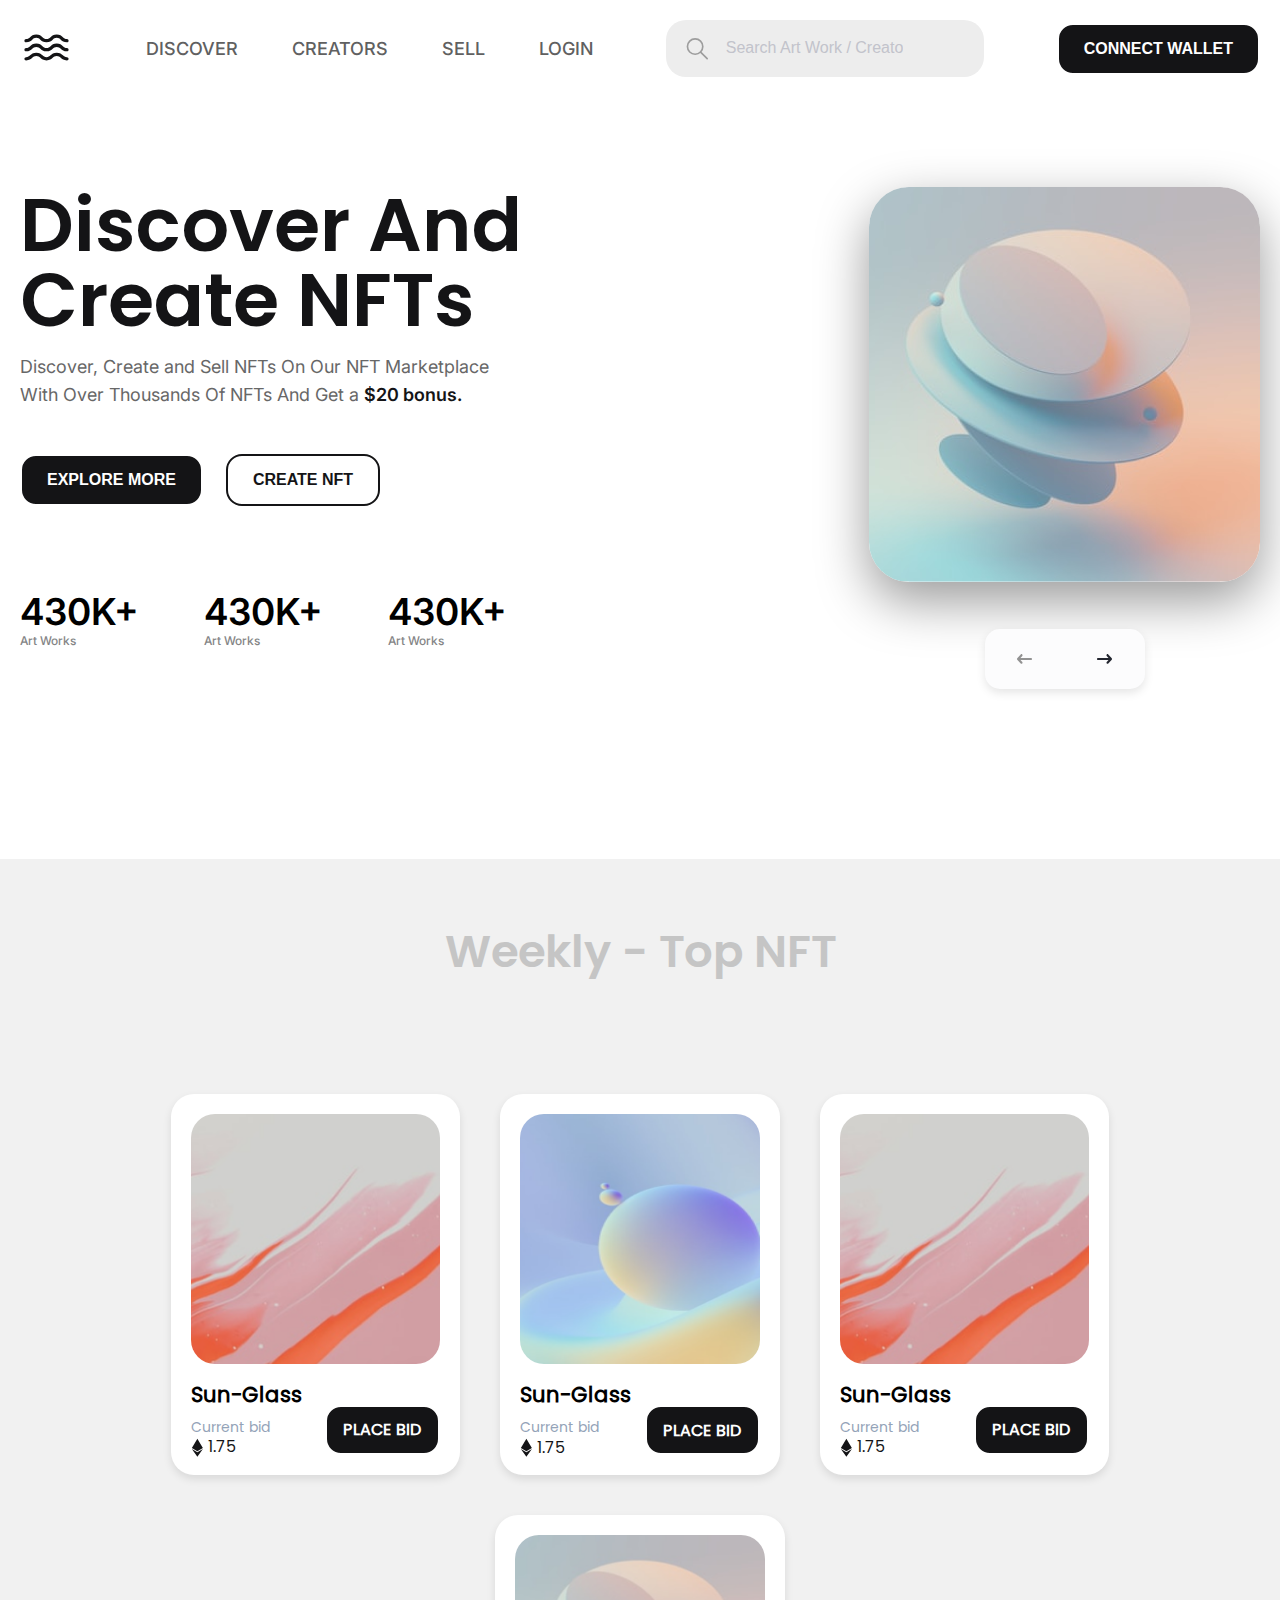
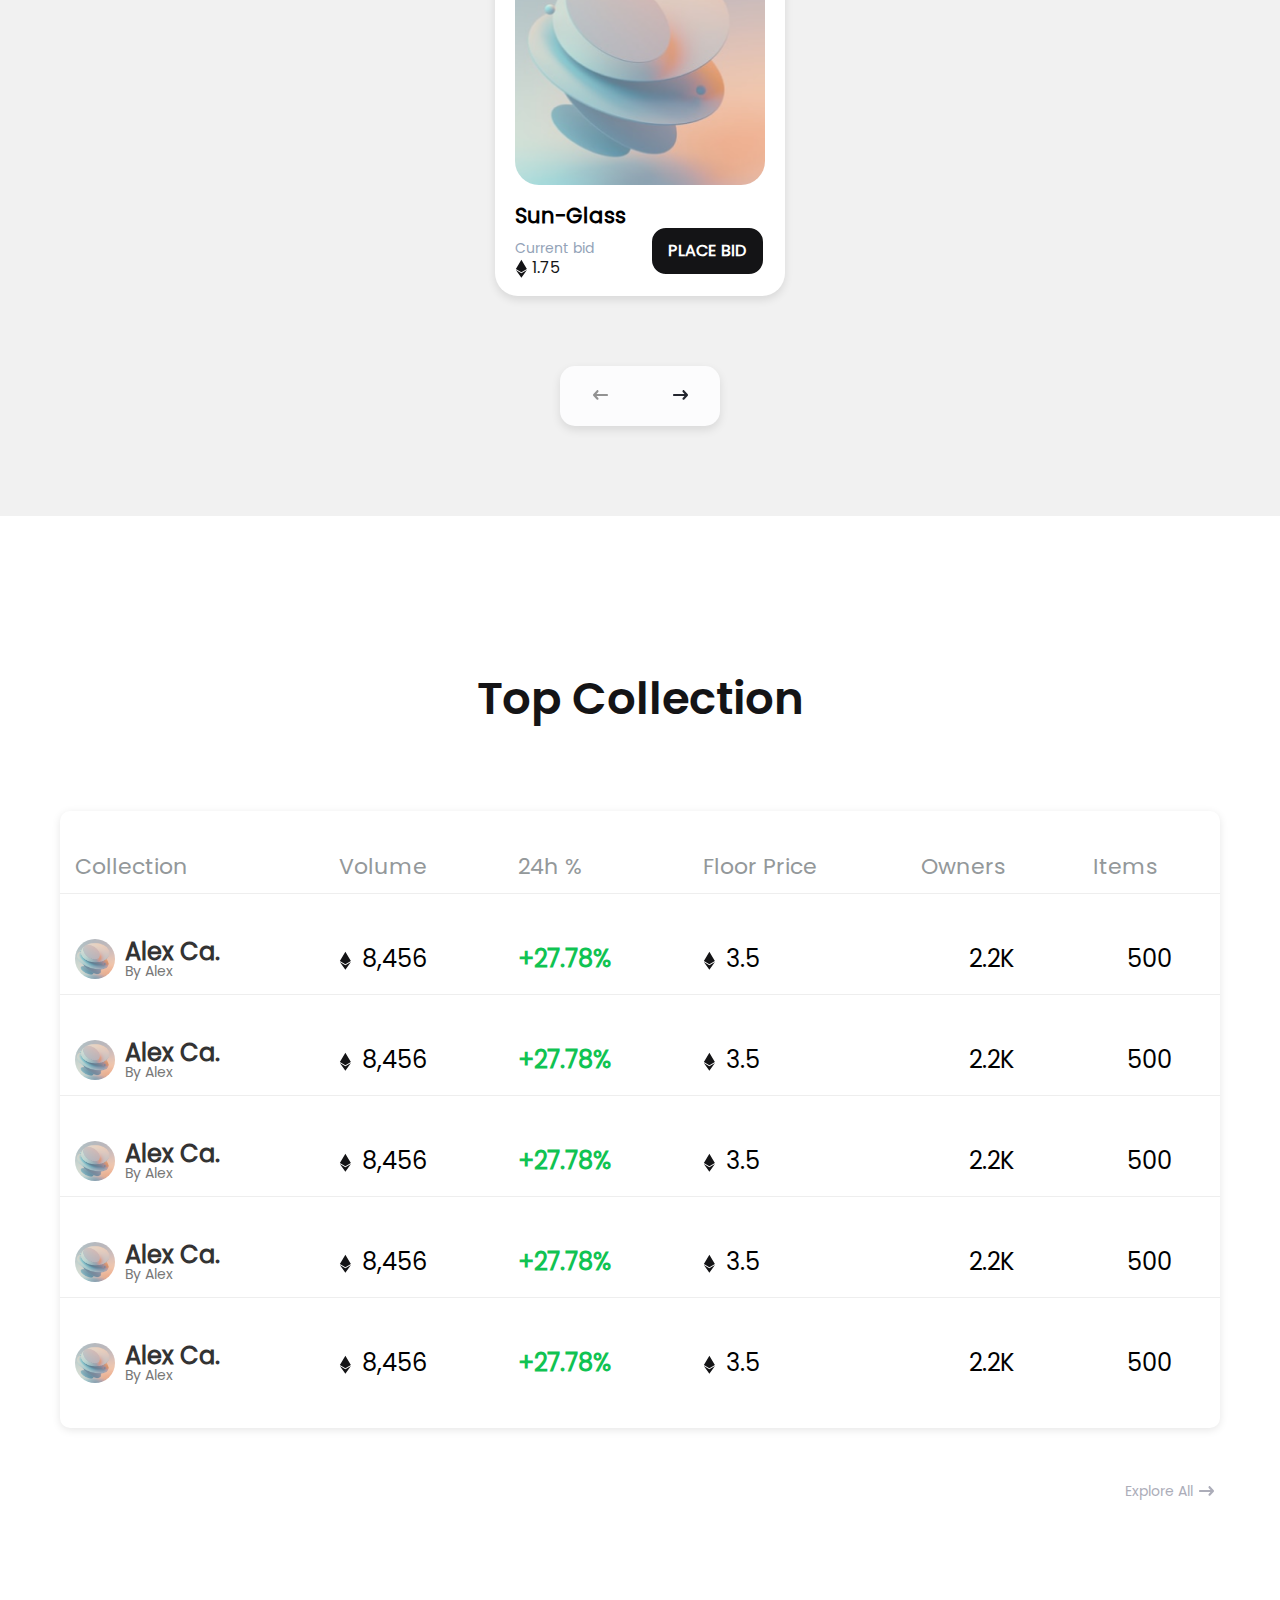
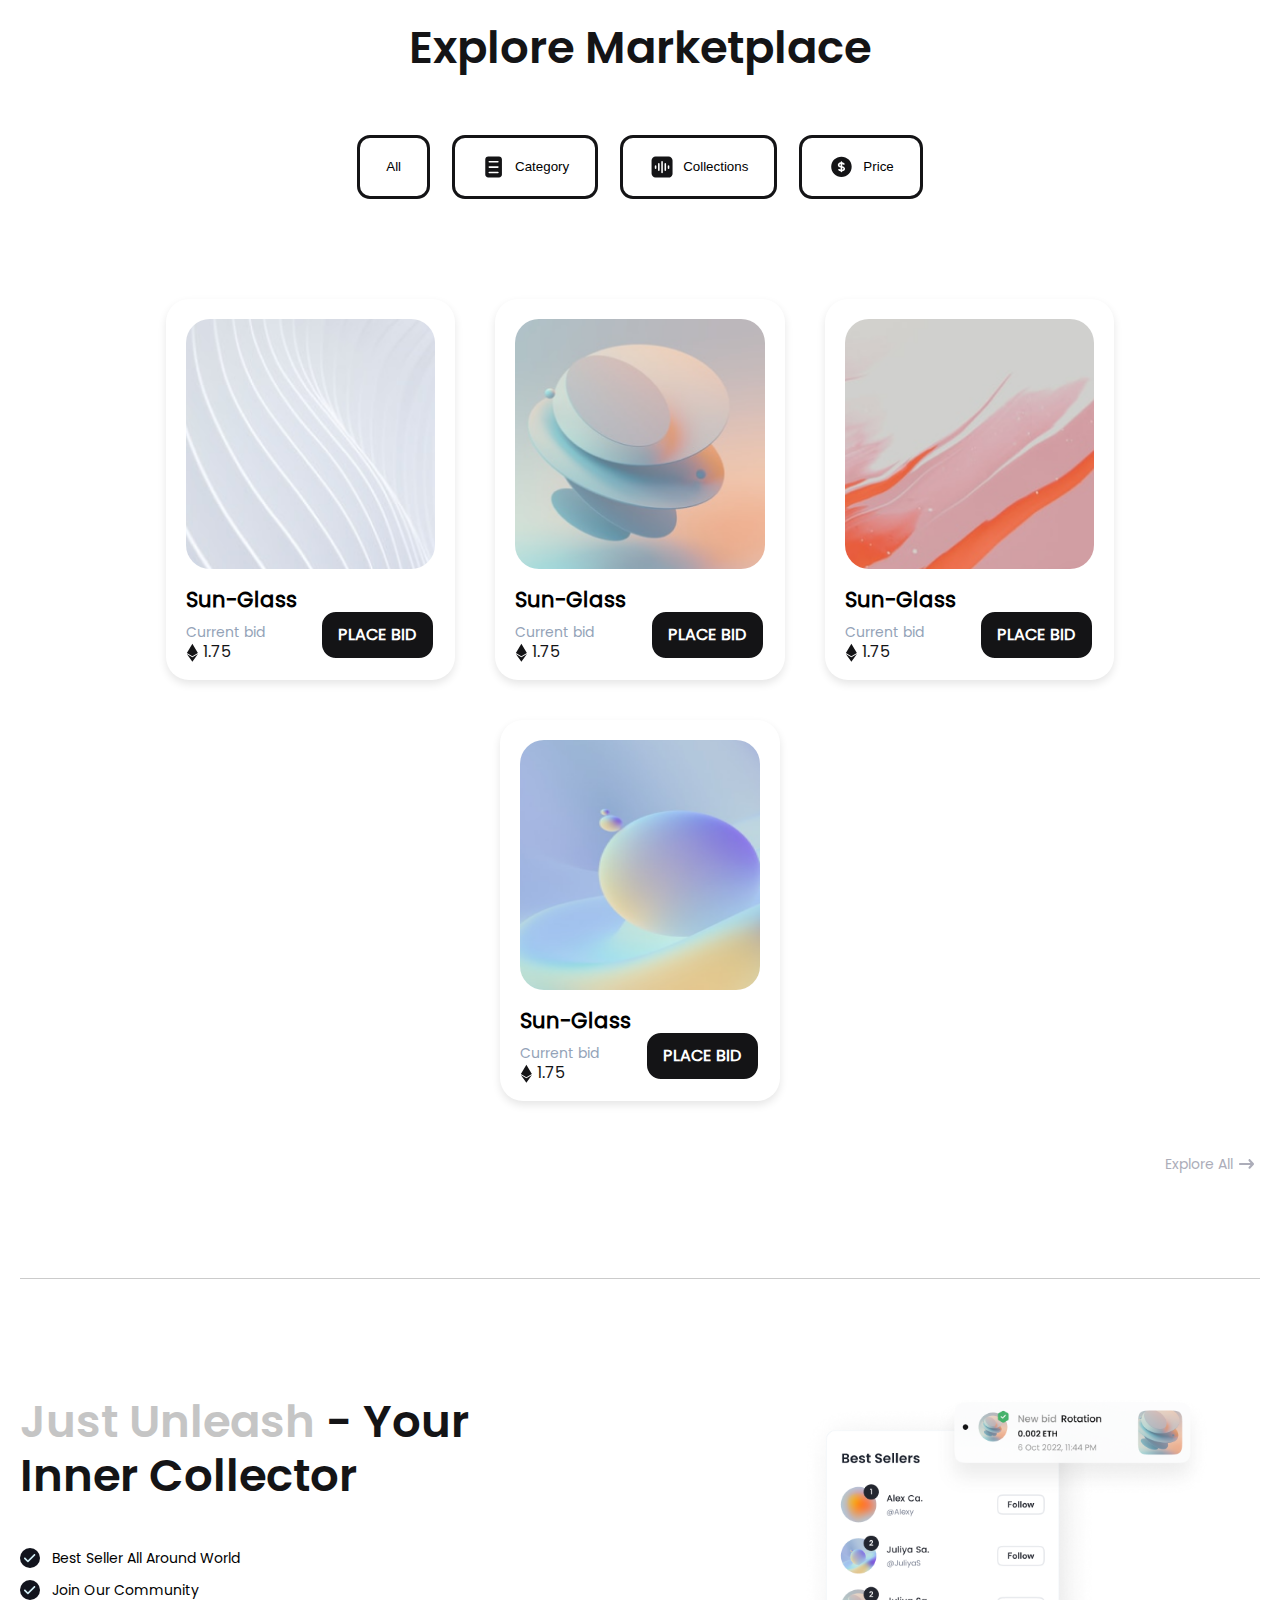
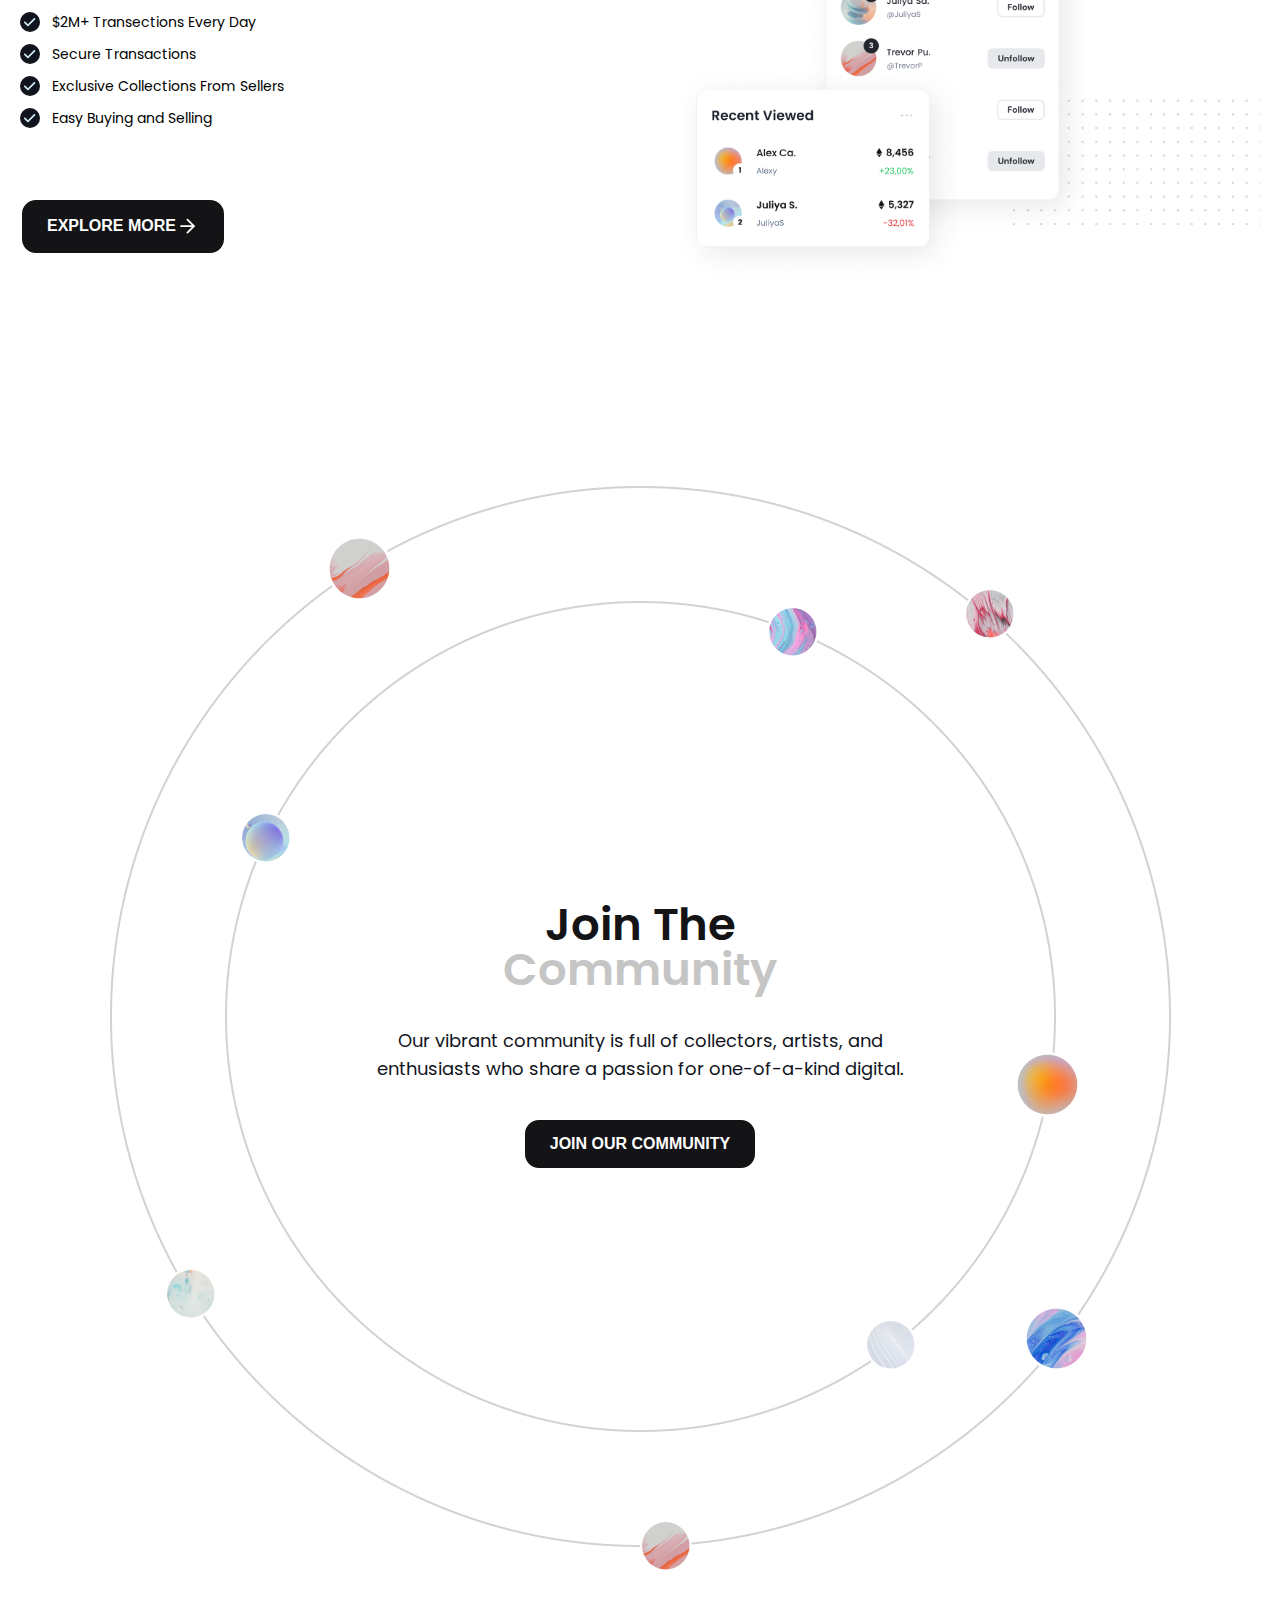
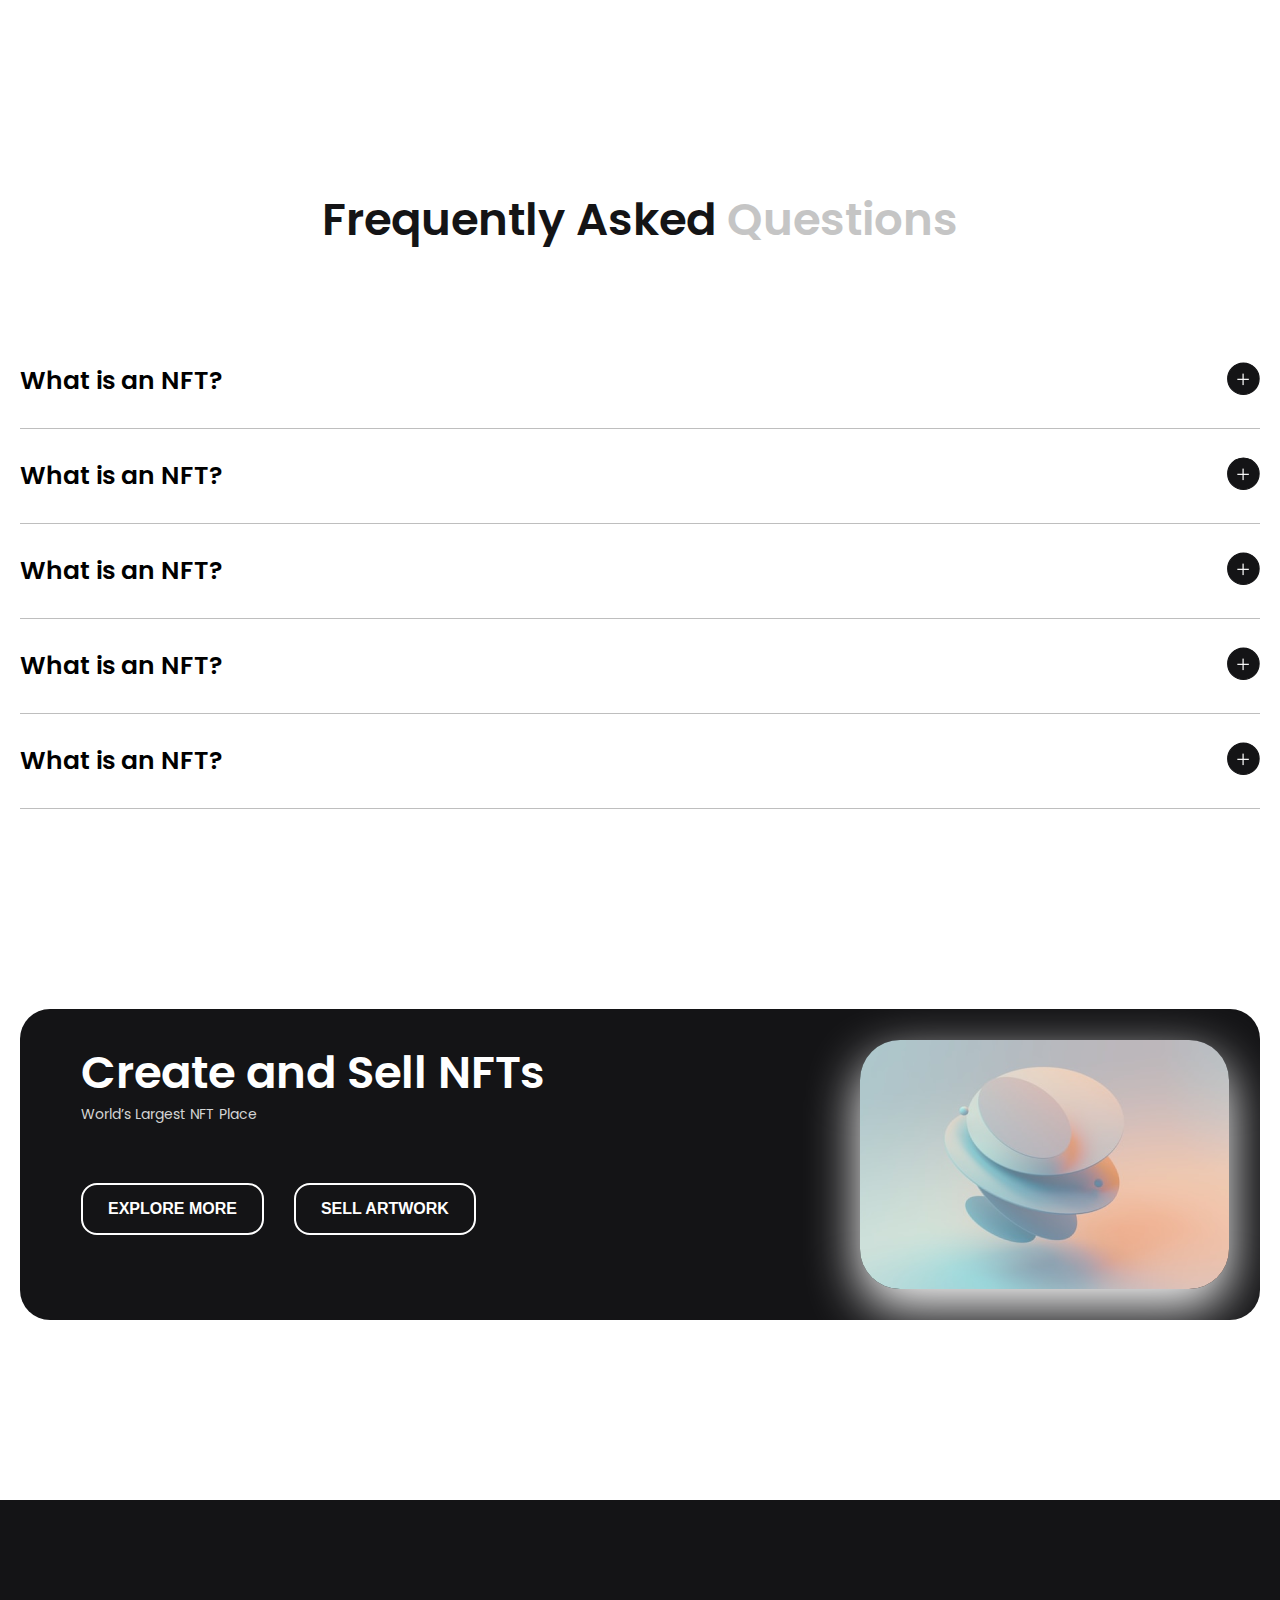
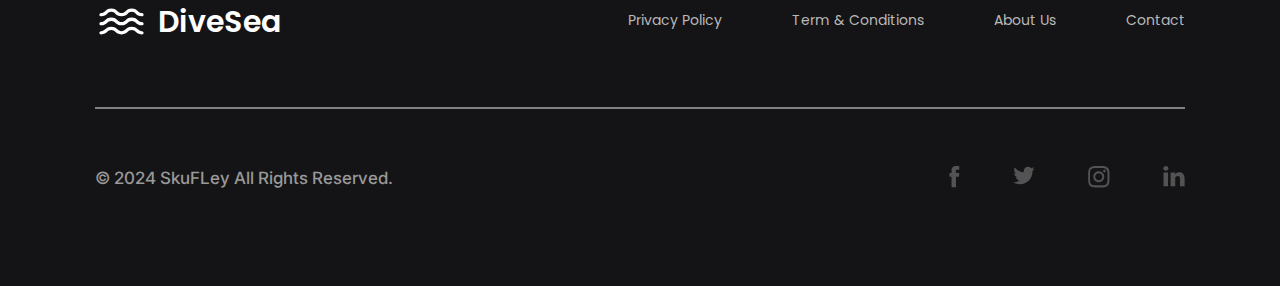
==== index.html @ df9c2fb3 "Починил стили" ====
<!DOCTYPE html>
<html lang="en">

<head>
    <meta charset="UTF-8">
    <meta name="viewport" content="width=device-width, initial-scale=1.0">
    <title>Wave</title>
    <link rel="stylesheet" href="css/style/style.css">
    <link rel="stylesheet" href="css/index/index.css">
</head>

<body>
    <div class="wrapper">
        <header class="header">
            <div class="header-inner">

                <nav class="menu">
                    <a class="logo" href="/index.html">
                        <svg width="53" height="53" viewBox="0 0 53 53" fill="none" xmlns="http://www.w3.org/2000/svg">
                            <path
                                d="M46.9274 36.1276C44.9841 36.1276 44.1228 35.3768 42.9082 34.3168C41.5611 33.1684 39.8828 31.7109 36.7249 31.7109C33.5449 31.7109 31.8886 33.1684 30.5415 34.3168C29.327 35.3768 28.4437 36.1276 26.5003 36.1276C24.5791 36.1276 23.6957 35.3768 22.4811 34.3168C21.1341 33.1684 19.4558 31.7109 16.2978 31.7109C13.1178 31.7109 11.4395 33.1684 10.0924 34.3168C8.87784 35.3768 8.01658 36.1276 6.07324 36.1276C5.16783 36.1276 4.41699 36.8784 4.41699 37.7839C4.41699 38.7114 5.16783 39.4401 6.07324 39.4401C9.25324 39.4401 10.9095 38.0047 12.2565 36.8343C13.4711 35.7743 14.3545 35.0234 16.2978 35.0234C18.2412 35.0234 19.1024 35.7743 20.317 36.8343C21.6641 38.0047 23.3424 39.4401 26.5003 39.4401C29.6803 39.4401 31.3587 38.0047 32.7057 36.8343C33.9203 35.7743 34.7816 35.0234 36.7249 35.0234C38.6462 35.0234 39.5295 35.7743 40.7441 36.8343C42.0912 38.0047 43.7695 39.4401 46.9274 39.4401C47.8328 39.4401 48.5837 38.7114 48.5837 37.7839C48.5837 36.8784 47.8328 36.1276 46.9274 36.1276Z"
                                fill="#141416" />
                            <path
                                d="M46.9274 27.0309C44.9841 27.0309 44.1228 26.258 42.9082 25.2201C41.5611 24.0497 39.8828 22.6143 36.7249 22.6143C33.5449 22.6143 31.8886 24.0497 30.5415 25.2201C29.327 26.258 28.4437 27.0309 26.5003 27.0309C24.5791 27.0309 23.6957 26.258 22.4811 25.2201C21.1341 24.0497 19.4558 22.6143 16.2978 22.6143C13.1178 22.6143 11.4395 24.0497 10.0924 25.2201C8.87784 26.258 8.01658 27.0309 6.07324 27.0309C5.16783 27.0309 4.41699 27.7597 4.41699 28.6872C4.41699 29.5926 5.16783 30.3434 6.07324 30.3434C9.25324 30.3434 10.9095 28.8859 12.2565 27.7155C13.4711 26.6776 14.3545 25.9268 16.2978 25.9268C18.2412 25.9268 19.1024 26.6776 20.317 27.7155C21.6641 28.8859 23.3424 30.3434 26.5003 30.3434C29.6803 30.3434 31.3587 28.8859 32.7057 27.7155C33.9203 26.6776 34.7816 25.9268 36.7249 25.9268C38.6462 25.9268 39.5295 26.6776 40.7441 27.7155C42.0912 28.8859 43.7695 30.3434 46.9274 30.3434C47.8328 30.3434 48.5837 29.5926 48.5837 28.6872C48.5837 27.7597 47.8328 27.0309 46.9274 27.0309Z"
                                fill="#141416" />
                            <path
                                d="M6.07324 21.2887C9.25324 21.2887 10.9095 19.8312 12.2565 18.6829C13.4711 17.6229 14.3545 16.8721 16.2978 16.8721C18.2412 16.8721 19.1024 17.6229 20.317 18.6829C21.6641 19.8312 23.3424 21.2887 26.5003 21.2887C29.6803 21.2887 31.3587 19.8312 32.7057 18.6829C33.9203 17.6229 34.7816 16.8721 36.7249 16.8721C38.6462 16.8721 39.5295 17.6229 40.7441 18.6829C42.0912 19.8312 43.7695 21.2887 46.9274 21.2887C47.8328 21.2887 48.5837 20.5379 48.5837 19.6325C48.5837 18.705 47.8328 17.9762 46.9274 17.9762C44.9841 17.9762 44.1228 17.2254 42.9082 16.1654C41.5611 14.995 39.8828 13.5596 36.7249 13.5596C33.5449 13.5596 31.8886 14.995 30.5415 16.1654C29.327 17.2254 28.4437 17.9762 26.5003 17.9762C24.5791 17.9762 23.6957 17.2254 22.4811 16.1654C21.1341 14.995 19.4558 13.5596 16.2978 13.5596C13.1178 13.5596 11.4395 14.995 10.0924 16.1654C8.87784 17.2254 8.01658 17.9762 6.07324 17.9762C5.16783 17.9762 4.41699 18.705 4.41699 19.6325C4.41699 20.5379 5.16783 21.2887 6.07324 21.2887Z"
                                fill="#141416" />
                        </svg>
                    </a>
                    <button class="burger-menu" aria-label="Toggle menu">
                        <span></span>
                        <span></span>
                        <span></span>
                    </button>
                    <ul class="menu-list">
                        <li class="menu__item"><a href="/pages/discover.html">Discover</a></li>
                        <li class="menu__item"><a href="/pages/creators.html">Creators</a></li>
                        <li class="menu__item"><a href="/pages/sell.html">Sell</a></li>
                        <li class="menu__item"><a href="/pages/registr.html">Login</a></li>
                    </ul>
                    <div class="search">
                        <form class="search-form" action="" method="">
                            <input type="text" name="q" placeholder="Search Art Work / Creator" aria-label="Search">
                            <button type="submit">
                                <img src="assets/icons/search.svg" alt="Search">
                            </button>
                        </form>
                    </div>
                    <button class="button header-btn">Connect Wallet</button>
                </nav>

            </div>

        </header>
        <section class="discover-section">
            <div class="discover-section-inner">
                <div class="discover-section-content-left">
                    <div class="text-content">
                        <h1 class="title title-h1">Discover And Create NFTs</h1>
                        <p class="text">Discover, Create and Sell NFTs On Our NFT Marketplace With Over
                            Thousands Of NFTs And Get a <span>$20 bonus.</span></p>
                    </div>
                    <div class="content-btns">
                        <button class="button">Explore More</button>
                        <button class="button white ">create NFT</button>
                    </div>

                    <div class="content-features">
                        <div class="feature__item">
                            <h5>430K+</h5>
                            <p>Art Works</p>
                        </div>
                        <div class="feature__item">
                            <h5>430K+</h5>
                            <p>Art Works</p>
                        </div>
                        <div class="feature__item">
                            <h5>430K+</h5>
                            <p>Art Works</p>
                        </div>
                    </div>
                </div>

                <div class="discover-section-content-right">
                    <img class="section-content-right__img" src="assets/images/nft-section/1.png" alt="">
                    <div class="container-button-sl">
                        <button class="button__sl"><img src="assets/icons/arrow-left.svg" alt=""></button>
                        <button class="button__sl"><img src="assets/icons/arrow-right.svg" alt=""></button>
                    </div>
                </div>
            </div>

        </section>
    </div>
    <section class="weekly-top">
        <div class="weekly-top-inner">
            <h2 class="title title-weekly-top">Weekly - Top NFT</h2>
            <div class="slider">
                <div class="slider-container">
                    <div class="card">
                        <div class="card-inner">
                            <a href="pages/product-detail.html"><img class="card__images"
                                    src="assets/images/cards/2.png" alt=""></a>
                            <p class="title__card">Sun-Glass</p>
                            <div class="card-price">
                                <div class="price">
                                    <p class="subtitle__card">Current bid</p>
                                    <div class="price__info">
                                        <svg width="12" height="19" viewBox="0 0 12 19" fill="none"
                                            xmlns="http://www.w3.org/2000/svg">
                                            <path
                                                d="M6.37603 0.635132L0.862305 9.89818L6.37603 13.2064L11.8897 9.89818L6.37603 0.635132ZM0.862305 11.0009L6.37603 18.7201L11.8897 11.0009L6.37603 14.3092L0.862305 11.0009Z"
                                                fill="#141416" />
                                        </svg>
                                        <p class="price__p"> 1.75</p>
                                    </div>
                                </div>
                                <a href="" class="button card__button">PLACE BID</a>

                            </div>


                        </div>
                    </div>
                    <div class="card">
                        <div class="card-inner">
                            <a href="pages/product-detail.html"><img class="card__images"
                                    src="assets/images/cards/4.png" alt=""></a>
                            <p class="title__card">Sun-Glass</p>
                            <div class="card-price">
                                <div class="price">
                                    <p class="subtitle__card">Current bid</p>
                                    <div class="price__info">
                                        <svg width="12" height="19" viewBox="0 0 12 19" fill="none"
                                            xmlns="http://www.w3.org/2000/svg">
                                            <path
                                                d="M6.37603 0.635132L0.862305 9.89818L6.37603 13.2064L11.8897 9.89818L6.37603 0.635132ZM0.862305 11.0009L6.37603 18.7201L11.8897 11.0009L6.37603 14.3092L0.862305 11.0009Z"
                                                fill="#141416" />
                                        </svg>
                                        <p class="price__p"> 1.75</p>
                                    </div>
                                </div>
                                <a href="" class="button card__button">PLACE BID</a>

                            </div>


                        </div>
                    </div>
                    <div class="card">
                        <div class="card-inner">
                            <a href="/pages/product-detail.html"><img class="card__images"
                                    src="/assets/images/cards/2.png" alt=""></a>
                            <p class="title__card">Sun-Glass</p>
                            <div class="card-price">
                                <div class="price">
                                    <p class="subtitle__card">Current bid</p>
                                    <div class="price__info">
                                        <svg width="12" height="19" viewBox="0 0 12 19" fill="none"
                                            xmlns="http://www.w3.org/2000/svg">
                                            <path
                                                d="M6.37603 0.635132L0.862305 9.89818L6.37603 13.2064L11.8897 9.89818L6.37603 0.635132ZM0.862305 11.0009L6.37603 18.7201L11.8897 11.0009L6.37603 14.3092L0.862305 11.0009Z"
                                                fill="#141416" />
                                        </svg>
                                        <p class="price__p"> 1.75</p>
                                    </div>
                                </div>
                                <a href="" class="button card__button">PLACE BID</a>

                            </div>


                        </div>
                    </div>
                    <div class="card">
                        <div class="card-inner">
                            <a href="/pages/product-detail.html"><img class="card__images"
                                    src="/assets/images/cards/1.png" alt=""></a>
                            <p class="title__card">Sun-Glass</p>
                            <div class="card-price">
                                <div class="price">
                                    <p class="subtitle__card">Current bid</p>
                                    <div class="price__info">
                                        <svg width="12" height="19" viewBox="0 0 12 19" fill="none"
                                            xmlns="http://www.w3.org/2000/svg">
                                            <path
                                                d="M6.37603 0.635132L0.862305 9.89818L6.37603 13.2064L11.8897 9.89818L6.37603 0.635132ZM0.862305 11.0009L6.37603 18.7201L11.8897 11.0009L6.37603 14.3092L0.862305 11.0009Z"
                                                fill="#141416" />
                                        </svg>
                                        <p class="price__p"> 1.75</p>
                                    </div>
                                </div>
                                <a href="" class="button card__button">PLACE BID</a>

                            </div>


                        </div>
                    </div>
                </div>
            </div>
            <div class="container-inner-button-sl">
                <div class="container-button-sl">
                    <button class="button__sl"><img src="/assets/icons/arrow-left.svg" alt=""></button>
                    <button class="button__sl"><img src="/assets/icons/arrow-right.svg" alt=""></button>
                </div>
            </div>

        </div>
    </section>
    <div class="wrapper">
        <section class="collection">
            <div class="collection-inner">
                <h2 class="title collection-title">Top Collection</h2>
                <table class="table">
                    <thead>
                        <tr>
                            <th>Collection</th>
                            <th>Volume</th>
                            <th>24h %</th>
                            <th>Floor Price</th>
                            <th>Owners</th>
                            <th>Items</th>
                        </tr>
                    </thead>
                    <tbody class="table-body">
                        <tr>
                            <td>
                                <div class="collection-info">
                                    <img src="/assets/images/cards/1.png" alt="collection1">
                                    <div>
                                        <div class="name">Alex Ca.</div>
                                        <div class="author">By Alex</div>
                                    </div>
                                </div>
                            </td>
                            <td> <svg class="eth-icon" width="12" height="19" viewBox="0 0 12 19" fill="none"
                                    xmlns="http://www.w3.org/2000/svg">
                                    <path
                                        d="M6.37603 0.635132L0.862305 9.89818L6.37603 13.2064L11.8897 9.89818L6.37603 0.635132ZM0.862305 11.0009L6.37603 18.7201L11.8897 11.0009L6.37603 14.3092L0.862305 11.0009Z"
                                        fill="#141416" />
                                </svg>
                                8,456
                            </td>
                            <td><span class="percent-positive">+27.78%</span></td>
                            <td><svg class="eth-icon" width="12" height="19" viewBox="0 0 12 19" fill="none"
                                    xmlns="http://www.w3.org/2000/svg">
                                    <path
                                        d="M6.37603 0.635132L0.862305 9.89818L6.37603 13.2064L11.8897 9.89818L6.37603 0.635132ZM0.862305 11.0009L6.37603 18.7201L11.8897 11.0009L6.37603 14.3092L0.862305 11.0009Z"
                                        fill="#141416" />
                                </svg> 3.5</td>
                            <td class="owners">2.2K</td>
                            <td class="items">500</td>
                        </tr>
                        <tr>
                            <td>
                                <div class="collection-info">
                                    <img src="/assets/images/cards/1.png" alt="collection1">
                                    <div>
                                        <div class="name">Alex Ca.</div>
                                        <div class="author">By Alex</div>
                                    </div>
                                </div>
                            </td>
                            <td> <svg class="eth-icon" width="12" height="19" viewBox="0 0 12 19" fill="none"
                                    xmlns="http://www.w3.org/2000/svg">
                                    <path
                                        d="M6.37603 0.635132L0.862305 9.89818L6.37603 13.2064L11.8897 9.89818L6.37603 0.635132ZM0.862305 11.0009L6.37603 18.7201L11.8897 11.0009L6.37603 14.3092L0.862305 11.0009Z"
                                        fill="#141416" />
                                </svg>
                                8,456
                            </td>
                            <td><span class="percent-positive">+27.78%</span></td>
                            <td><svg class="eth-icon" width="12" height="19" viewBox="0 0 12 19" fill="none"
                                    xmlns="http://www.w3.org/2000/svg">
                                    <path
                                        d="M6.37603 0.635132L0.862305 9.89818L6.37603 13.2064L11.8897 9.89818L6.37603 0.635132ZM0.862305 11.0009L6.37603 18.7201L11.8897 11.0009L6.37603 14.3092L0.862305 11.0009Z"
                                        fill="#141416" />
                                </svg> 3.5</td>
                            <td class="owners">2.2K</td>
                            <td class="items">500</td>
                        </tr>
                        <tr>
                            <td>
                                <div class="collection-info">
                                    <img src="/assets/images/cards/1.png" alt="collection1">
                                    <div>
                                        <div class="name">Alex Ca.</div>
                                        <div class="author">By Alex</div>
                                    </div>
                                </div>
                            </td>
                            <td> <svg class="eth-icon" width="12" height="19" viewBox="0 0 12 19" fill="none"
                                    xmlns="http://www.w3.org/2000/svg">
                                    <path
                                        d="M6.37603 0.635132L0.862305 9.89818L6.37603 13.2064L11.8897 9.89818L6.37603 0.635132ZM0.862305 11.0009L6.37603 18.7201L11.8897 11.0009L6.37603 14.3092L0.862305 11.0009Z"
                                        fill="#141416" />
                                </svg>
                                8,456
                            </td>
                            <td><span class="percent-positive">+27.78%</span></td>
                            <td><svg class="eth-icon" width="12" height="19" viewBox="0 0 12 19" fill="none"
                                    xmlns="http://www.w3.org/2000/svg">
                                    <path
                                        d="M6.37603 0.635132L0.862305 9.89818L6.37603 13.2064L11.8897 9.89818L6.37603 0.635132ZM0.862305 11.0009L6.37603 18.7201L11.8897 11.0009L6.37603 14.3092L0.862305 11.0009Z"
                                        fill="#141416" />
                                </svg> 3.5</td>
                            <td class="owners">2.2K</td>
                            <td class="items">500</td>
                        </tr>
                        <tr>
                            <td>
                                <div class="collection-info">
                                    <img src="/assets/images/cards/1.png" alt="collection1">
                                    <div>
                                        <div class="name">Alex Ca.</div>
                                        <div class="author">By Alex</div>
                                    </div>
                                </div>
                            </td>
                            <td> <svg class="eth-icon" width="12" height="19" viewBox="0 0 12 19" fill="none"
                                    xmlns="http://www.w3.org/2000/svg">
                                    <path
                                        d="M6.37603 0.635132L0.862305 9.89818L6.37603 13.2064L11.8897 9.89818L6.37603 0.635132ZM0.862305 11.0009L6.37603 18.7201L11.8897 11.0009L6.37603 14.3092L0.862305 11.0009Z"
                                        fill="#141416" />
                                </svg>
                                8,456
                            </td>
                            <td><span class="percent-positive">+27.78%</span></td>
                            <td><svg class="eth-icon" width="12" height="19" viewBox="0 0 12 19" fill="none"
                                    xmlns="http://www.w3.org/2000/svg">
                                    <path
                                        d="M6.37603 0.635132L0.862305 9.89818L6.37603 13.2064L11.8897 9.89818L6.37603 0.635132ZM0.862305 11.0009L6.37603 18.7201L11.8897 11.0009L6.37603 14.3092L0.862305 11.0009Z"
                                        fill="#141416" />
                                </svg> 3.5</td>
                            <td class="owners">2.2K</td>
                            <td class="items">500</td>
                        </tr>
                        <tr>
                            <td>
                                <div class="collection-info">
                                    <img src="/assets/images/cards/1.png" alt="collection1">
                                    <div>
                                        <div class="name">Alex Ca.</div>
                                        <div class="author">By Alex</div>
                                    </div>
                                </div>
                            </td>
                            <td> <svg class="eth-icon" width="12" height="19" viewBox="0 0 12 19" fill="none"
                                    xmlns="http://www.w3.org/2000/svg">
                                    <path
                                        d="M6.37603 0.635132L0.862305 9.89818L6.37603 13.2064L11.8897 9.89818L6.37603 0.635132ZM0.862305 11.0009L6.37603 18.7201L11.8897 11.0009L6.37603 14.3092L0.862305 11.0009Z"
                                        fill="#141416" />
                                </svg>
                                8,456
                            </td>
                            <td><span class="percent-positive">+27.78%</span></td>
                            <td><svg class="eth-icon" width="12" height="19" viewBox="0 0 12 19" fill="none"
                                    xmlns="http://www.w3.org/2000/svg">
                                    <path
                                        d="M6.37603 0.635132L0.862305 9.89818L6.37603 13.2064L11.8897 9.89818L6.37603 0.635132ZM0.862305 11.0009L6.37603 18.7201L11.8897 11.0009L6.37603 14.3092L0.862305 11.0009Z"
                                        fill="#141416" />
                                </svg> 3.5</td>
                            <td class="owners">2.2K</td>
                            <td class="items">500</td>
                        </tr>

                    </tbody>
                </table>
                <div class="btn-collections">
                    <a href="" class="btn">Explore All<svg width="27" height="27" viewBox="0 0 27 27"
                            xmlns="http://www.w3.org/2000/svg">
                            <path fill-rule="evenodd" clip-rule="evenodd"
                                d="M15.7603 8.39036C16.1977 7.98657 16.8797 8.01384 17.2835 8.45128L20.766 12.224C21.1471 12.6369 21.1471 13.2733 20.766 13.6862L17.2835 17.459C16.8797 17.8965 16.1977 17.9237 15.7603 17.5199C15.3228 17.1161 15.2955 16.4342 15.6993 15.9967L17.512 14.033L7.03886 14.033C6.44354 14.033 5.96094 13.5504 5.96094 12.9551C5.96094 12.3598 6.44354 11.8772 7.03886 11.8772L17.5119 11.8772L15.6993 9.91356C15.2956 9.47612 15.3228 8.79416 15.7603 8.39036Z" />
                        </svg>
                    </a>
                </div>
            </div>
        </section>
        <section class="explore">
            <div class="explore-inner">
                <h2 class="title title-explore">Explore Marketplace</h2>
                <div class="filtrs">
                    <button class="filtr__btn">All</button>
                    <button class="filtr__btn">
                        <svg width="26" height="26" viewBox="0 0 26 26" fill="none" xmlns="http://www.w3.org/2000/svg">
                            <path
                                d="M17.9933 2.56158H7.20502C5.58888 2.56158 4.2666 3.87337 4.2666 5.49999V20.6014C4.2666 22.228 5.58888 23.5503 7.20502 23.5503H17.9933C19.6199 23.5503 20.9317 22.228 20.9317 20.6014V5.49999C20.9317 3.87337 19.6199 2.56158 17.9933 2.56158ZM8.28597 17.705H16.9123C17.3531 17.705 17.6994 18.0618 17.6994 18.4921C17.6994 18.9223 17.3531 19.2791 16.9123 19.2791H8.28597C7.8557 19.2791 7.49889 18.9223 7.49889 18.4921C7.49889 18.0618 7.8557 17.705 8.28597 17.705ZM7.49889 13.0979C7.49889 12.6677 7.8557 12.3109 8.28597 12.3109H16.9123C17.3531 12.3109 17.6994 12.6677 17.6994 13.0979C17.6994 13.5387 17.3531 13.885 16.9123 13.885H8.28597C7.8557 13.885 7.49889 13.5387 7.49889 13.0979ZM16.9123 8.4909H8.28597C7.8557 8.4909 7.49889 8.14459 7.49889 7.70382C7.49889 7.27355 7.8557 6.91674 8.28597 6.91674H16.9123C17.3531 6.91674 17.6994 7.27355 17.6994 7.70382C17.6994 8.14459 17.3531 8.4909 16.9123 8.4909Z" />
                        </svg>Category</button>
                    <button class="filtr__btn">
                        <svg width="26" height="26" viewBox="0 0 26 26" fill="none" xmlns="http://www.w3.org/2000/svg">
                            <path
                                d="M19.5349 2.60353H6.58476C4.37045 2.60353 2.56543 4.40857 2.56543 6.62288V19.573C2.56543 21.7873 4.37045 23.5923 6.58476 23.5923H19.5349C21.4448 23.5923 23.04 22.249 23.4492 20.465C23.5122 20.3495 23.5542 20.2236 23.5542 20.0872V6.62288C23.5542 4.40857 21.7492 2.60353 19.5349 2.60353ZM20.3219 14.1788C20.3219 14.6091 19.9651 14.9659 19.5349 14.9659C19.0941 14.9659 18.7478 14.6091 18.7478 14.1788V12.017C18.7478 11.5867 19.0941 11.2299 19.5349 11.2299C19.9651 11.2299 20.3219 11.5867 20.3219 12.017V14.1788ZM5.79769 14.1788V12.017C5.79769 11.5867 6.15449 11.2299 6.58476 11.2299C7.02553 11.2299 7.37184 11.5867 7.37184 12.017V14.1788C7.37184 14.6091 7.02553 14.9659 6.58476 14.9659C6.15449 14.9659 5.79769 14.6091 5.79769 14.1788ZM17.0791 9.86565V16.3302C17.0791 16.771 16.7328 17.1173 16.2921 17.1173C15.8618 17.1173 15.505 16.771 15.505 16.3302V9.86565C15.505 9.42488 15.8618 9.07857 16.2921 9.07857C16.7328 9.07857 17.0791 9.42488 17.0791 9.86565ZM13.8469 7.7038V18.492C13.8469 18.9223 13.4901 19.2791 13.0598 19.2791C12.6295 19.2791 12.2727 18.9223 12.2727 18.492V7.7038C12.2727 7.27353 12.6295 6.91673 13.0598 6.91673C13.4901 6.91673 13.8469 7.27353 13.8469 7.7038ZM10.6146 9.86565V16.3302C10.6146 16.771 10.2578 17.1173 9.82756 17.1173C9.38679 17.1173 9.04048 16.771 9.04048 16.3302V9.86565C9.04048 9.42488 9.38679 9.07857 9.82756 9.07857C10.2578 9.07857 10.6146 9.42488 10.6146 9.86565Z" />
                        </svg>Collections</button>
                    <button class="filtr__btn"><svg width="27" height="26" viewBox="0 0 27 26" fill="none"
                            xmlns="http://www.w3.org/2000/svg">
                            <path
                                d="M12.6548 9.96309V11.978C11.8992 11.7891 11.3955 11.3588 11.3955 10.9705C11.3955 10.5718 11.8992 10.1415 12.6548 9.96309Z" />
                            <path
                                d="M15.4878 14.7485C15.4878 15.1368 14.9841 15.5671 14.2285 15.756V13.741C14.9841 13.9194 15.4878 14.3497 15.4878 14.7485Z" />
                            <path
                                d="M20.6726 5.61843C18.7416 3.68746 16.1705 2.62753 13.442 2.62753C10.7134 2.62753 8.14232 3.68746 6.21135 5.61843C4.26989 7.54939 3.20996 10.1205 3.20996 12.8596C3.20996 14.2028 3.47232 15.5251 3.98655 16.774C4.50077 18.0228 5.25637 19.1352 6.21135 20.0902C7.15585 21.0452 8.27875 21.7903 9.52758 22.3045C10.7764 22.8292 12.0882 23.0916 13.442 23.0916C14.7958 23.0916 16.1076 22.8292 17.3564 22.3045C18.6052 21.7903 19.7281 21.0452 20.6726 20.0902C21.6276 19.1352 22.3832 18.0228 22.8974 16.774C23.4116 15.5251 23.674 14.2028 23.674 12.8596C23.674 10.1205 22.6141 7.54939 20.6726 5.61843ZM14.2291 17.3616V17.582C14.2291 18.0123 13.8723 18.3691 13.442 18.3691C13.0117 18.3691 12.6549 18.0123 12.6549 17.582V17.3511C11.7314 17.2042 10.9128 16.8054 10.3881 16.2073C10.1572 15.9344 10.1363 15.5356 10.3461 15.2418C10.556 14.9374 10.9338 14.8325 11.2696 14.9584L12.6549 15.4831V13.5732C11.0178 13.3213 9.82142 12.2614 9.82142 10.9706C9.82142 9.66926 11.0178 8.61982 12.6549 8.35746V8.13708C12.6549 7.69632 13.0117 7.35 13.442 7.35C13.8723 7.35 14.2291 7.69632 14.2291 8.13708V8.35746C15.1526 8.51488 15.9711 8.91367 16.4958 9.50135C16.7267 9.77421 16.7477 10.173 16.5378 10.4773C16.3909 10.6872 16.1495 10.8132 15.8977 10.8132C15.8032 10.8132 15.7088 10.7922 15.6143 10.7607L14.2291 10.2255V12.1354C15.8662 12.3873 17.0625 13.4472 17.0625 14.7485C17.0625 16.0498 15.8662 17.0993 14.2291 17.3616Z" />
                        </svg> Price</button>
                </div>
                <div class="card-container">
                    <div class="card">
                        <div class="card-inner">
                            <a href="/pages/product-detail.html"><img class="card__images"
                                    src="/assets/images/cards/3.png" alt=""></a>
                            <p class="title__card">Sun-Glass</p>
                            <div class="card-price">
                                <div class="price">
                                    <p class="subtitle__card">Current bid</p>
                                    <div class="price__info">
                                        <svg width="12" height="19" viewBox="0 0 12 19" fill="none"
                                            xmlns="http://www.w3.org/2000/svg">
                                            <path
                                                d="M6.37603 0.635132L0.862305 9.89818L6.37603 13.2064L11.8897 9.89818L6.37603 0.635132ZM0.862305 11.0009L6.37603 18.7201L11.8897 11.0009L6.37603 14.3092L0.862305 11.0009Z"
                                                fill="#141416" />
                                        </svg>
                                        <p class="price__p"> 1.75</p>
                                    </div>
                                </div>
                                <a href="" class="button card__button">PLACE BID</a>

                            </div>


                        </div>
                    </div>
                    <div class="card">
                        <div class="card-inner">
                            <a href="/pages/product-detail.html"><img class="card__images"
                                    src="/assets/images/cards/1.png" alt=""></a>
                            <p class="title__card">Sun-Glass</p>
                            <div class="card-price">
                                <div class="price">
                                    <p class="subtitle__card">Current bid</p>
                                    <div class="price__info">
                                        <svg width="12" height="19" viewBox="0 0 12 19" fill="none"
                                            xmlns="http://www.w3.org/2000/svg">
                                            <path
                                                d="M6.37603 0.635132L0.862305 9.89818L6.37603 13.2064L11.8897 9.89818L6.37603 0.635132ZM0.862305 11.0009L6.37603 18.7201L11.8897 11.0009L6.37603 14.3092L0.862305 11.0009Z"
                                                fill="#141416" />
                                        </svg>
                                        <p class="price__p"> 1.75</p>
                                    </div>
                                </div>
                                <a href="" class="button card__button">PLACE BID</a>

                            </div>


                        </div>
                    </div>
                    <div class="card">
                        <div class="card-inner">
                            <a href="/pages/product-detail.html"><img class="card__images"
                                    src="/assets/images/cards/2.png" alt=""></a>
                            <p class="title__card">Sun-Glass</p>
                            <div class="card-price">
                                <div class="price">
                                    <p class="subtitle__card">Current bid</p>
                                    <div class="price__info">
                                        <svg width="12" height="19" viewBox="0 0 12 19" fill="none"
                                            xmlns="http://www.w3.org/2000/svg">
                                            <path
                                                d="M6.37603 0.635132L0.862305 9.89818L6.37603 13.2064L11.8897 9.89818L6.37603 0.635132ZM0.862305 11.0009L6.37603 18.7201L11.8897 11.0009L6.37603 14.3092L0.862305 11.0009Z"
                                                fill="#141416" />
                                        </svg>
                                        <p class="price__p"> 1.75</p>
                                    </div>
                                </div>
                                <a href="" class="button card__button">PLACE BID</a>

                            </div>


                        </div>
                    </div>
                    <div class="card">
                        <div class="card-inner">
                            <a href="/pages/product-detail.html"><img class="card__images"
                                    src="/assets/images/cards/4.png" alt=""></a>
                            <p class="title__card">Sun-Glass</p>
                            <div class="card-price">
                                <div class="price">
                                    <p class="subtitle__card">Current bid</p>
                                    <div class="price__info">
                                        <svg width="12" height="19" viewBox="0 0 12 19" fill="none"
                                            xmlns="http://www.w3.org/2000/svg">
                                            <path
                                                d="M6.37603 0.635132L0.862305 9.89818L6.37603 13.2064L11.8897 9.89818L6.37603 0.635132ZM0.862305 11.0009L6.37603 18.7201L11.8897 11.0009L6.37603 14.3092L0.862305 11.0009Z"
                                                fill="#141416" />
                                        </svg>
                                        <p class="price__p"> 1.75</p>
                                    </div>
                                </div>
                                <a href="" class="button card__button">PLACE BID</a>

                            </div>


                        </div>

                    </div>

                </div>
                <div class="btn-collections">
                    <a href="" class="btn">Explore All<svg width="27" height="27" viewBox="0 0 27 27"
                            xmlns="http://www.w3.org/2000/svg">
                            <path fill-rule="evenodd" clip-rule="evenodd"
                                d="M15.7603 8.39036C16.1977 7.98657 16.8797 8.01384 17.2835 8.45128L20.766 12.224C21.1471 12.6369 21.1471 13.2733 20.766 13.6862L17.2835 17.459C16.8797 17.8965 16.1977 17.9237 15.7603 17.5199C15.3228 17.1161 15.2955 16.4342 15.6993 15.9967L17.512 14.033L7.03886 14.033C6.44354 14.033 5.96094 13.5504 5.96094 12.9551C5.96094 12.3598 6.44354 11.8772 7.03886 11.8772L17.5119 11.8772L15.6993 9.91356C15.2956 9.47612 15.3228 8.79416 15.7603 8.39036Z" />
                        </svg>
                    </a>
                </div>
        </section>
        <section class="just-unleash">
            <div class="just-unleash-inner">
                <div class="content-left">
                    <h2 class="title  just-unleash-title"> <span>Just Unleash</span> -
                        Your Inner Collector
                    </h2>
                    <div class="points">
                        <div class="point">
                            <svg width="20" height="20" viewBox="0 0 20 20" fill="none"
                                xmlns="http://www.w3.org/2000/svg">
                                <circle cx="10" cy="10.0001" r="10" fill="#12141D" />
                                <path
                                    d="M15.0429 6.238C14.9682 6.16262 14.8792 6.1028 14.7812 6.06197C14.6832 6.02114 14.5781 6.00012 14.472 6.00012C14.3658 6.00012 14.2607 6.02114 14.1627 6.06197C14.0647 6.1028 13.9758 6.16262 13.901 6.238L7.90986 12.2372L5.39278 9.71205C5.31516 9.63707 5.22353 9.57812 5.12312 9.53855C5.02271 9.49898 4.9155 9.47957 4.80759 9.48144C4.69969 9.48331 4.59321 9.50641 4.49423 9.54943C4.39525 9.59245 4.30572 9.65454 4.23074 9.73216C4.15576 9.80978 4.0968 9.90141 4.05723 10.0018C4.01766 10.1022 3.99826 10.2094 4.00012 10.3173C4.00199 10.4252 4.02509 10.5317 4.06811 10.6307C4.11113 10.7297 4.17322 10.8192 4.25084 10.8942L7.33889 13.9822C7.41365 14.0576 7.50259 14.1174 7.60059 14.1583C7.69859 14.1991 7.8037 14.2201 7.90986 14.2201C8.01602 14.2201 8.12113 14.1991 8.21913 14.1583C8.31712 14.1174 8.40607 14.0576 8.48083 13.9822L15.0429 7.42014C15.1246 7.34484 15.1897 7.25344 15.2343 7.15171C15.2788 7.04998 15.3018 6.94013 15.3018 6.82907C15.3018 6.71801 15.2788 6.60816 15.2343 6.50643C15.1897 6.4047 15.1246 6.3133 15.0429 6.238Z"
                                    fill="#D1EDF5" />
                            </svg>

                            <p>Best Seller All Around World</p>
                        </div>
                        <div class="point">
                            <svg width="20" height="20" viewBox="0 0 20 20" fill="none"
                                xmlns="http://www.w3.org/2000/svg">
                                <circle cx="10" cy="10.0001" r="10" fill="#12141D" />
                                <path
                                    d="M15.0429 6.238C14.9682 6.16262 14.8792 6.1028 14.7812 6.06197C14.6832 6.02114 14.5781 6.00012 14.472 6.00012C14.3658 6.00012 14.2607 6.02114 14.1627 6.06197C14.0647 6.1028 13.9758 6.16262 13.901 6.238L7.90986 12.2372L5.39278 9.71205C5.31516 9.63707 5.22353 9.57812 5.12312 9.53855C5.02271 9.49898 4.9155 9.47957 4.80759 9.48144C4.69969 9.48331 4.59321 9.50641 4.49423 9.54943C4.39525 9.59245 4.30572 9.65454 4.23074 9.73216C4.15576 9.80978 4.0968 9.90141 4.05723 10.0018C4.01766 10.1022 3.99826 10.2094 4.00012 10.3173C4.00199 10.4252 4.02509 10.5317 4.06811 10.6307C4.11113 10.7297 4.17322 10.8192 4.25084 10.8942L7.33889 13.9822C7.41365 14.0576 7.50259 14.1174 7.60059 14.1583C7.69859 14.1991 7.8037 14.2201 7.90986 14.2201C8.01602 14.2201 8.12113 14.1991 8.21913 14.1583C8.31712 14.1174 8.40607 14.0576 8.48083 13.9822L15.0429 7.42014C15.1246 7.34484 15.1897 7.25344 15.2343 7.15171C15.2788 7.04998 15.3018 6.94013 15.3018 6.82907C15.3018 6.71801 15.2788 6.60816 15.2343 6.50643C15.1897 6.4047 15.1246 6.3133 15.0429 6.238Z"
                                    fill="#D1EDF5" />
                            </svg>

                            <p>Join Our Community</p>
                        </div>
                        <div class="point">
                            <svg width="20" height="20" viewBox="0 0 20 20" fill="none"
                                xmlns="http://www.w3.org/2000/svg">
                                <circle cx="10" cy="10.0001" r="10" fill="#12141D" />
                                <path
                                    d="M15.0429 6.238C14.9682 6.16262 14.8792 6.1028 14.7812 6.06197C14.6832 6.02114 14.5781 6.00012 14.472 6.00012C14.3658 6.00012 14.2607 6.02114 14.1627 6.06197C14.0647 6.1028 13.9758 6.16262 13.901 6.238L7.90986 12.2372L5.39278 9.71205C5.31516 9.63707 5.22353 9.57812 5.12312 9.53855C5.02271 9.49898 4.9155 9.47957 4.80759 9.48144C4.69969 9.48331 4.59321 9.50641 4.49423 9.54943C4.39525 9.59245 4.30572 9.65454 4.23074 9.73216C4.15576 9.80978 4.0968 9.90141 4.05723 10.0018C4.01766 10.1022 3.99826 10.2094 4.00012 10.3173C4.00199 10.4252 4.02509 10.5317 4.06811 10.6307C4.11113 10.7297 4.17322 10.8192 4.25084 10.8942L7.33889 13.9822C7.41365 14.0576 7.50259 14.1174 7.60059 14.1583C7.69859 14.1991 7.8037 14.2201 7.90986 14.2201C8.01602 14.2201 8.12113 14.1991 8.21913 14.1583C8.31712 14.1174 8.40607 14.0576 8.48083 13.9822L15.0429 7.42014C15.1246 7.34484 15.1897 7.25344 15.2343 7.15171C15.2788 7.04998 15.3018 6.94013 15.3018 6.82907C15.3018 6.71801 15.2788 6.60816 15.2343 6.50643C15.1897 6.4047 15.1246 6.3133 15.0429 6.238Z"
                                    fill="#D1EDF5" />
                            </svg>

                            <p>$2M+ Transections Every Day</p>
                        </div>
                        <div class="point">
                            <svg width="20" height="20" viewBox="0 0 20 20" fill="none"
                                xmlns="http://www.w3.org/2000/svg">
                                <circle cx="10" cy="10.0001" r="10" fill="#12141D" />
                                <path
                                    d="M15.0429 6.238C14.9682 6.16262 14.8792 6.1028 14.7812 6.06197C14.6832 6.02114 14.5781 6.00012 14.472 6.00012C14.3658 6.00012 14.2607 6.02114 14.1627 6.06197C14.0647 6.1028 13.9758 6.16262 13.901 6.238L7.90986 12.2372L5.39278 9.71205C5.31516 9.63707 5.22353 9.57812 5.12312 9.53855C5.02271 9.49898 4.9155 9.47957 4.80759 9.48144C4.69969 9.48331 4.59321 9.50641 4.49423 9.54943C4.39525 9.59245 4.30572 9.65454 4.23074 9.73216C4.15576 9.80978 4.0968 9.90141 4.05723 10.0018C4.01766 10.1022 3.99826 10.2094 4.00012 10.3173C4.00199 10.4252 4.02509 10.5317 4.06811 10.6307C4.11113 10.7297 4.17322 10.8192 4.25084 10.8942L7.33889 13.9822C7.41365 14.0576 7.50259 14.1174 7.60059 14.1583C7.69859 14.1991 7.8037 14.2201 7.90986 14.2201C8.01602 14.2201 8.12113 14.1991 8.21913 14.1583C8.31712 14.1174 8.40607 14.0576 8.48083 13.9822L15.0429 7.42014C15.1246 7.34484 15.1897 7.25344 15.2343 7.15171C15.2788 7.04998 15.3018 6.94013 15.3018 6.82907C15.3018 6.71801 15.2788 6.60816 15.2343 6.50643C15.1897 6.4047 15.1246 6.3133 15.0429 6.238Z"
                                    fill="#D1EDF5" />
                            </svg>

                            <p>Secure Transactions</p>
                        </div>
                        <div class="point">
                            <svg width="20" height="20" viewBox="0 0 20 20" fill="none"
                                xmlns="http://www.w3.org/2000/svg">
                                <circle cx="10" cy="10.0001" r="10" fill="#12141D" />
                                <path
                                    d="M15.0429 6.238C14.9682 6.16262 14.8792 6.1028 14.7812 6.06197C14.6832 6.02114 14.5781 6.00012 14.472 6.00012C14.3658 6.00012 14.2607 6.02114 14.1627 6.06197C14.0647 6.1028 13.9758 6.16262 13.901 6.238L7.90986 12.2372L5.39278 9.71205C5.31516 9.63707 5.22353 9.57812 5.12312 9.53855C5.02271 9.49898 4.9155 9.47957 4.80759 9.48144C4.69969 9.48331 4.59321 9.50641 4.49423 9.54943C4.39525 9.59245 4.30572 9.65454 4.23074 9.73216C4.15576 9.80978 4.0968 9.90141 4.05723 10.0018C4.01766 10.1022 3.99826 10.2094 4.00012 10.3173C4.00199 10.4252 4.02509 10.5317 4.06811 10.6307C4.11113 10.7297 4.17322 10.8192 4.25084 10.8942L7.33889 13.9822C7.41365 14.0576 7.50259 14.1174 7.60059 14.1583C7.69859 14.1991 7.8037 14.2201 7.90986 14.2201C8.01602 14.2201 8.12113 14.1991 8.21913 14.1583C8.31712 14.1174 8.40607 14.0576 8.48083 13.9822L15.0429 7.42014C15.1246 7.34484 15.1897 7.25344 15.2343 7.15171C15.2788 7.04998 15.3018 6.94013 15.3018 6.82907C15.3018 6.71801 15.2788 6.60816 15.2343 6.50643C15.1897 6.4047 15.1246 6.3133 15.0429 6.238Z"
                                    fill="#D1EDF5" />
                            </svg>

                            <p>Exclusive Collections From Sellers</p>
                        </div>
                        <div class="point">
                            <svg width="20" height="20" viewBox="0 0 20 20" fill="none"
                                xmlns="http://www.w3.org/2000/svg">
                                <circle cx="10" cy="10.0001" r="10" fill="#12141D" />
                                <path
                                    d="M15.0429 6.238C14.9682 6.16262 14.8792 6.1028 14.7812 6.06197C14.6832 6.02114 14.5781 6.00012 14.472 6.00012C14.3658 6.00012 14.2607 6.02114 14.1627 6.06197C14.0647 6.1028 13.9758 6.16262 13.901 6.238L7.90986 12.2372L5.39278 9.71205C5.31516 9.63707 5.22353 9.57812 5.12312 9.53855C5.02271 9.49898 4.9155 9.47957 4.80759 9.48144C4.69969 9.48331 4.59321 9.50641 4.49423 9.54943C4.39525 9.59245 4.30572 9.65454 4.23074 9.73216C4.15576 9.80978 4.0968 9.90141 4.05723 10.0018C4.01766 10.1022 3.99826 10.2094 4.00012 10.3173C4.00199 10.4252 4.02509 10.5317 4.06811 10.6307C4.11113 10.7297 4.17322 10.8192 4.25084 10.8942L7.33889 13.9822C7.41365 14.0576 7.50259 14.1174 7.60059 14.1583C7.69859 14.1991 7.8037 14.2201 7.90986 14.2201C8.01602 14.2201 8.12113 14.1991 8.21913 14.1583C8.31712 14.1174 8.40607 14.0576 8.48083 13.9822L15.0429 7.42014C15.1246 7.34484 15.1897 7.25344 15.2343 7.15171C15.2788 7.04998 15.3018 6.94013 15.3018 6.82907C15.3018 6.71801 15.2788 6.60816 15.2343 6.50643C15.1897 6.4047 15.1246 6.3133 15.0429 6.238Z"
                                    fill="#D1EDF5" />
                            </svg>

                            <p>Easy Buying and Selling</p>
                        </div>
                    </div>
                    <div class="just-unleash-btn">
                        <button class="button ">Explore More <svg width="23" height="23" viewBox="0 0 23 23" fill="none"
                                xmlns="http://www.w3.org/2000/svg">
                                <path d="M4.98047 11.0702H17.8973" stroke-width="1.84503" stroke-linecap="round"
                                    stroke-linejoin="round" />
                                <path d="M11.4365 4.61316L17.8949 11.0716L11.4365 17.53" stroke-width="1.84503"
                                    stroke-linecap="round" stroke-linejoin="round" />
                            </svg>
                        </button>
                    </div>
                </div>
                <div class="content-right">
                    <img src="/assets/images/just-unleash/Illustration Left.png" alt="">
                </div>


            </div>

        </section>
        <section class="join">
            <div class="join-inner">
                <div class="community-section">
                    <div class="center-text">
                        <h2 class="title">Join The <span>Community</span> </h2>
                        <p>Our vibrant community is full of collectors, artists, and enthusiasts who share a passion for
                            one-of-a-kind digital.</p>
                        <button class="button">Join Our Community</button>
                    </div>
                    <img src="assets/images/join/joincommunity.png" alt="">
                    <!-- <svg class="circle-svg" viewBox="0 0 300 300">
                        <circle cx="150" cy="150" r="140" fill="none" stroke="#ddd" stroke-width="2" />
                        <circle cx="150" cy="150" r="80" fill="none" stroke="#ddd" stroke-width="2" />
                        <foreignObject x="145" y="5" width="20" height="20">
                            <img src="/assets/icons/circle2.svg" width="20" height="20" style="border-radius: 50%;" />
                        </foreignObject>
                        <foreignObject x="255" y="60" width="20" height="20">
                            <img src="/assets/icons/circle3.svg" width="20" height="20" style="border-radius: 50%;" />
                        </foreignObject>
                        <foreignObject x="280" y="150" width="20" height="20">
                            <img src="/assets/icons/circle4.svg" width="20" height="20" style="border-radius: 50%;" />
                        </foreignObject>
                        <foreignObject x="240" y="240" width="20" height="20">
                            <img src="/assets/icons/circle5.svg" width="20" height="20" style="border-radius: 50%;" />
                        </foreignObject>
                        <foreignObject x="145" y="280" width="20" height="20">
                            <img src="/assets/icons/circle6.svg" width="20" height="20" style="border-radius: 50%;" />
                        </foreignObject>
                        <foreignObject x="50" y="240" width="20" height="20">
                            <img src="/assets/icons/circle7.svg" width="20" height="20" style="border-radius: 50%;" />
                        </foreignObject>
                        <foreignObject x="4" y="150" width="20" height="20">
                            <img src="/assets/icons/circle3.svg" width="20" height="20" style="border-radius: 50%;" />
                        </foreignObject>
                        <foreignObject x="30" y="60" width="20" height="20">
                            <img src="/assets/icons/circle4.svg" width="20" height="20" style="border-radius: 50%;" />
                        </foreignObject>
                    </svg> -->
                </div>
            </div>
        </section>

        <section class="FAQ">
            <h2 class="title title-faq">Frequently Asked <span>Questions</span></h2>
            <div class="faq-items">
                <div class="faq-item">
                    <div class="faq-question">
                        <p>What is an NFT?</p>
                        <span class="faq-icon">
                            <svg class="icon-plus" viewBox="0 0 33 34" fill="none" xmlns="http://www.w3.org/2000/svg">
                                <circle cx="16.3918" cy="16.7463" r="15.7108" fill="#141416" stroke="#141416"
                                    stroke-width="1.20853" />
                                <rect x="10.3496" y="16.7461" width="11.481" height="1.20853" fill="white" />
                                <rect x="15.4854" y="23.0908" width="11.481" height="1.20853"
                                    transform="rotate(-90 15.4854 23.0908)" fill="white" />
                            </svg>
                        </span>
                    </div>
                    <div class="faq-answer"> <!-- Ответ будет скрыт по умолчанию -->
                        <p>NFT stands for Non-Fungible Token...</p>
                    </div>
                </div>
                <div class="faq-item">
                    <div class="faq-question">
                        <p>What is an NFT?</p>
                        <span class="faq-icon">
                            <svg class="icon-plus" viewBox="0 0 33 34" fill="none" xmlns="http://www.w3.org/2000/svg">
                                <circle cx="16.3918" cy="16.7463" r="15.7108" fill="#141416" stroke="#141416"
                                    stroke-width="1.20853" />
                                <rect x="10.3496" y="16.7461" width="11.481" height="1.20853" fill="white" />
                                <rect x="15.4854" y="23.0908" width="11.481" height="1.20853"
                                    transform="rotate(-90 15.4854 23.0908)" fill="white" />
                            </svg>
                        </span>
                    </div>
                    <div class="faq-answer"> <!-- Ответ будет скрыт по умолчанию -->
                        <p>NFT stands for Non-Fungible Token...</p>
                    </div>
                </div>
                <div class="faq-item">
                    <div class="faq-question">
                        <p>What is an NFT?</p>
                        <span class="faq-icon">
                            <svg class="icon-plus" viewBox="0 0 33 34" fill="none" xmlns="http://www.w3.org/2000/svg">
                                <circle cx="16.3918" cy="16.7463" r="15.7108" fill="#141416" stroke="#141416"
                                    stroke-width="1.20853" />
                                <rect x="10.3496" y="16.7461" width="11.481" height="1.20853" fill="white" />
                                <rect x="15.4854" y="23.0908" width="11.481" height="1.20853"
                                    transform="rotate(-90 15.4854 23.0908)" fill="white" />
                            </svg>
                        </span>
                    </div>
                    <div class="faq-answer"> <!-- Ответ будет скрыт по умолчанию -->
                        <p>NFT stands for Non-Fungible Token...</p>
                    </div>
                </div>
                <div class="faq-item">
                    <div class="faq-question">
                        <p>What is an NFT?</p>
                        <span class="faq-icon">
                            <svg class="icon-plus" viewBox="0 0 33 34" fill="none" xmlns="http://www.w3.org/2000/svg">
                                <circle cx="16.3918" cy="16.7463" r="15.7108" fill="#141416" stroke="#141416"
                                    stroke-width="1.20853" />
                                <rect x="10.3496" y="16.7461" width="11.481" height="1.20853" fill="white" />
                                <rect x="15.4854" y="23.0908" width="11.481" height="1.20853"
                                    transform="rotate(-90 15.4854 23.0908)" fill="white" />
                            </svg>
                        </span>
                    </div>
                    <div class="faq-answer"> <!-- Ответ будет скрыт по умолчанию -->
                        <p>NFT stands for Non-Fungible Token...</p>
                    </div>
                </div>
                <div class="faq-item">
                    <div class="faq-question">
                        <p>What is an NFT?</p>
                        <span class="faq-icon">
                            <svg class="icon-plus" viewBox="0 0 33 34" fill="none" xmlns="http://www.w3.org/2000/svg">
                                <circle cx="16.3918" cy="16.7463" r="15.7108" fill="#141416" stroke="#141416"
                                    stroke-width="1.20853" />
                                <rect x="10.3496" y="16.7461" width="11.481" height="1.20853" fill="white" />
                                <rect x="15.4854" y="23.0908" width="11.481" height="1.20853"
                                    transform="rotate(-90 15.4854 23.0908)" fill="white" />
                            </svg>
                        </span>
                    </div>
                    <div class="faq-answer"> <!-- Ответ будет скрыт по умолчанию -->
                        <p>NFT stands for Non-Fungible Token...</p>
                    </div>
                </div>

            </div>
        </section>

        <section class="create-sell">
            <div class="create-sell-inner">
                <div class="create-sell-content-left">
                    <div class="create-sell-text-info">
                        <h2 class="title title-create-sell">Create and Sell NFTs</h2>
                        <p class="subtitle">World’s Largest NFT Place</p>
                        <div class="create-sell-btns">
                            <button class="button">Explore More</button>
                            <button class="button">Sell Artwork</button>
                        </div>
                    </div>

                </div>
                <div class="create-sell-content-right">
                    <img src="assets/images/create-sell-/create-sell-images.png" alt="">
                </div>
            </div>

        </section>
    </div>
    <footer class="footer">
        <div class="footer-container">
            <div class="footer-inner">
                <div class="footer-nav">
                    <div class="footer-logo">
                        <a href="index.html"><svg width="53" height="53" viewBox="0 0 53 53" fill="none"
                                xmlns="http://www.w3.org/2000/svg">
                                <path
                                    d="M46.9274 36.1276C44.9841 36.1276 44.1228 35.3768 42.9082 34.3168C41.5611 33.1684 39.8828 31.7109 36.7249 31.7109C33.5449 31.7109 31.8886 33.1684 30.5415 34.3168C29.327 35.3768 28.4437 36.1276 26.5003 36.1276C24.5791 36.1276 23.6957 35.3768 22.4811 34.3168C21.1341 33.1684 19.4558 31.7109 16.2978 31.7109C13.1178 31.7109 11.4395 33.1684 10.0924 34.3168C8.87784 35.3768 8.01658 36.1276 6.07324 36.1276C5.16783 36.1276 4.41699 36.8784 4.41699 37.7839C4.41699 38.7114 5.16783 39.4401 6.07324 39.4401C9.25324 39.4401 10.9095 38.0047 12.2565 36.8343C13.4711 35.7743 14.3545 35.0234 16.2978 35.0234C18.2412 35.0234 19.1024 35.7743 20.317 36.8343C21.6641 38.0047 23.3424 39.4401 26.5003 39.4401C29.6803 39.4401 31.3587 38.0047 32.7057 36.8343C33.9203 35.7743 34.7816 35.0234 36.7249 35.0234C38.6462 35.0234 39.5295 35.7743 40.7441 36.8343C42.0912 38.0047 43.7695 39.4401 46.9274 39.4401C47.8328 39.4401 48.5837 38.7114 48.5837 37.7839C48.5837 36.8784 47.8328 36.1276 46.9274 36.1276Z" />
                                <path
                                    d="M46.9274 27.0309C44.9841 27.0309 44.1228 26.258 42.9082 25.2201C41.5611 24.0497 39.8828 22.6143 36.7249 22.6143C33.5449 22.6143 31.8886 24.0497 30.5415 25.2201C29.327 26.258 28.4437 27.0309 26.5003 27.0309C24.5791 27.0309 23.6957 26.258 22.4811 25.2201C21.1341 24.0497 19.4558 22.6143 16.2978 22.6143C13.1178 22.6143 11.4395 24.0497 10.0924 25.2201C8.87784 26.258 8.01658 27.0309 6.07324 27.0309C5.16783 27.0309 4.41699 27.7597 4.41699 28.6872C4.41699 29.5926 5.16783 30.3434 6.07324 30.3434C9.25324 30.3434 10.9095 28.8859 12.2565 27.7155C13.4711 26.6776 14.3545 25.9268 16.2978 25.9268C18.2412 25.9268 19.1024 26.6776 20.317 27.7155C21.6641 28.8859 23.3424 30.3434 26.5003 30.3434C29.6803 30.3434 31.3587 28.8859 32.7057 27.7155C33.9203 26.6776 34.7816 25.9268 36.7249 25.9268C38.6462 25.9268 39.5295 26.6776 40.7441 27.7155C42.0912 28.8859 43.7695 30.3434 46.9274 30.3434C47.8328 30.3434 48.5837 29.5926 48.5837 28.6872C48.5837 27.7597 47.8328 27.0309 46.9274 27.0309Z" />
                                <path
                                    d="M6.07324 21.2887C9.25324 21.2887 10.9095 19.8312 12.2565 18.6829C13.4711 17.6229 14.3545 16.8721 16.2978 16.8721C18.2412 16.8721 19.1024 17.6229 20.317 18.6829C21.6641 19.8312 23.3424 21.2887 26.5003 21.2887C29.6803 21.2887 31.3587 19.8312 32.7057 18.6829C33.9203 17.6229 34.7816 16.8721 36.7249 16.8721C38.6462 16.8721 39.5295 17.6229 40.7441 18.6829C42.0912 19.8312 43.7695 21.2887 46.9274 21.2887C47.8328 21.2887 48.5837 20.5379 48.5837 19.6325C48.5837 18.705 47.8328 17.9762 46.9274 17.9762C44.9841 17.9762 44.1228 17.2254 42.9082 16.1654C41.5611 14.995 39.8828 13.5596 36.7249 13.5596C33.5449 13.5596 31.8886 14.995 30.5415 16.1654C29.327 17.2254 28.4437 17.9762 26.5003 17.9762C24.5791 17.9762 23.6957 17.2254 22.4811 16.1654C21.1341 14.995 19.4558 13.5596 16.2978 13.5596C13.1178 13.5596 11.4395 14.995 10.0924 16.1654C8.87784 17.2254 8.01658 17.9762 6.07324 17.9762C5.16783 17.9762 4.41699 18.705 4.41699 19.6325C4.41699 20.5379 5.16783 21.2887 6.07324 21.2887Z" />
                            </svg></a>
                        <h2 class="title-logo"><a href="index.html">DiveSea</a></h2>
                    </div>
                    <ul class="nav-items">
                        <li class="nav__item"><a href="">Privacy Policy</a></li>
                        <li class="nav__item"><a href="">Term & Conditions</a></li>
                        <li class="nav__item"><a href="">About Us</a></li>
                        <li class="nav__item"><a href="">Contact</a></li>
                    </ul>
                </div>
                <div class="line-footer"></div>
                <div class="footer-socials">
                    <div class="footer-socials-inner">
                        <div class="footer-info">
                            <p>© 2024 SkuFLey All Rights Reserved.</p>
                        </div>
                        <ul class="socials-items">
                            <li class="socials__link"><a href="https://facebook.com" target="_blank"><svg width="11"
                                        height="22" viewBox="0 0 11 22" fill="none" xmlns="http://www.w3.org/2000/svg">
                                        <path fill-rule="evenodd" clip-rule="evenodd"
                                            d="M9.95256 10.6695H6.97166V21.338H2.52644V12.415V10.6695H0.43457V6.90414H2.52644V4.4462C2.52644 2.72041 3.36319 0.000976562 6.97166 0.000976562H10.2663V3.66174H7.913C7.54692 3.66174 6.97166 3.87094 6.97166 4.70768V6.90414H10.3186L9.95256 10.6695Z" />
                                    </svg>
                                </a></li>
                            <li class="socials__link"><a href="https://twitter.com" target="_blank"><svg width="22"
                                        height="19" viewBox="0 0 22 19" fill="none" xmlns="http://www.w3.org/2000/svg">
                                        <path fill-rule="evenodd" clip-rule="evenodd"
                                            d="M21.6159 2.82596C20.8126 3.1774 20.0093 3.42842 19.1056 3.52883C20.0093 2.97658 20.7122 2.1231 21.0134 1.11901C20.1599 1.62106 19.2061 1.97249 18.2522 2.1733C17.4489 1.31982 16.2942 0.767578 15.039 0.767578C12.6292 0.767578 10.6712 2.72555 10.6712 5.13537C10.6712 5.48681 10.7214 5.83823 10.7716 6.13947C7.10668 5.93865 3.89356 4.23169 1.73475 1.57085C1.33311 2.22351 1.13229 2.97658 1.13229 3.77985C1.13229 5.28599 1.88536 6.64151 3.09028 7.44478C2.38741 7.44478 1.68455 7.24397 1.08208 6.89253V6.94273C1.08208 9.05133 2.58823 10.8587 4.59643 11.2603C4.24499 11.3607 3.84336 11.4109 3.44171 11.4109C3.14049 11.4109 2.88946 11.3607 2.63844 11.3105C3.19069 13.0677 4.79725 14.3228 6.75524 14.373C5.24909 15.5277 3.39151 16.2306 1.33311 16.2306C0.981677 16.2306 0.630245 16.2306 0.278809 16.1804C2.2368 17.4355 4.49602 18.1383 7.00626 18.1383C15.0893 18.1383 19.4571 11.4611 19.4571 5.68762C19.4571 5.48681 19.4571 5.28599 19.4571 5.13537C20.3106 4.48272 21.0636 3.67944 21.6159 2.82596Z" />
                                    </svg>
                                </a></li>
                            <li class="socials__link"><a href="https://instagram.com" target="_blank"><svg width="22"
                                        height="22" viewBox="0 0 22 22" fill="none" xmlns="http://www.w3.org/2000/svg">
                                        <path fill-rule="evenodd" clip-rule="evenodd"
                                            d="M10.7721 0C12.1916 0.0506994 13.6618 0.0506994 15.0812 0.101392C16.3486 0.152085 17.5146 0.354867 18.6299 1.0139C20.0494 1.87572 20.9112 3.14309 21.2154 4.76533C21.3674 5.72853 21.4181 6.74243 21.4688 7.70564C21.5195 9.83483 21.4688 11.964 21.4688 14.0932C21.4688 15.2085 21.4181 16.3238 21.0633 17.3884C20.3535 19.4669 18.8834 20.7342 16.7542 21.1398C15.791 21.3426 14.7771 21.3426 13.8139 21.3933C11.6846 21.444 9.60615 21.3933 7.47694 21.3933C6.36165 21.3933 5.24635 21.3426 4.18176 20.9877C2.10325 20.278 0.835867 18.8078 0.430303 16.6786C0.227525 15.7154 0.227525 14.7015 0.176829 13.7383C0.126131 11.6091 0.176829 9.47996 0.176829 7.35077C0.176829 6.23549 0.227525 5.1202 0.582391 4.05559C1.29213 1.9771 2.76229 0.709734 4.89148 0.304173C5.8547 0.101399 6.8686 0.101399 7.83181 0.0506994C8.79502 0 9.75823 0 10.7721 0ZM19.5426 10.4939C19.4919 10.4939 19.5426 10.4939 19.5426 10.4939C19.4919 9.6321 19.4919 8.82097 19.4919 7.95916C19.4919 7.14805 19.4412 6.33692 19.3398 5.52581C19.137 3.70078 18.0724 2.4841 16.2981 2.12924C15.3855 1.92646 14.3716 1.92646 13.4591 1.92646C11.6341 1.87577 9.85976 1.87577 8.03473 1.92646C7.12222 1.92646 6.2097 1.97715 5.34788 2.12924C3.82702 2.38271 2.76243 3.24453 2.30617 4.76538C2.15408 5.27233 2.10339 5.77928 2.05269 6.28623C2.002 8.21264 2.002 10.139 2.002 12.0655C2.002 13.2821 2.05269 14.5495 2.15408 15.7662C2.30617 17.5912 3.42146 18.8586 5.2465 19.1627C6.159 19.3148 7.12222 19.3655 8.08543 19.3655C9.85976 19.4162 11.6341 19.3655 13.4591 19.3655C14.2703 19.3655 15.0814 19.3148 15.8925 19.2134C16.6529 19.1627 17.3627 18.9093 17.971 18.4023C18.9849 17.5912 19.3398 16.5266 19.3905 15.3099C19.4919 13.7891 19.4919 12.1668 19.5426 10.4939Z" />
                                        <path fill-rule="evenodd" clip-rule="evenodd"
                                            d="M16.2471 10.6962C16.2471 13.7379 13.8137 16.1712 10.772 16.1712C7.73025 16.1712 5.29688 13.7379 5.29688 10.6455C5.29688 7.65453 7.78094 5.22119 10.8227 5.22119C13.8137 5.22119 16.2471 7.65453 16.2471 10.6962ZM10.7719 14.2448C12.6983 14.2448 14.3205 12.6226 14.3205 10.6962C14.3205 8.76976 12.6983 7.14752 10.7719 7.14752C8.79474 7.14752 7.22318 8.76976 7.22318 10.6962C7.17248 12.6226 8.79474 14.2448 10.7719 14.2448Z" />
                                        <path
                                            d="M17.7184 4.96758C17.7184 5.67731 17.1607 6.28566 16.451 6.28566C15.7413 6.28566 15.1329 5.67731 15.1836 4.96758C15.1836 4.25785 15.7413 3.7002 16.451 3.7002C17.1607 3.7002 17.7184 4.25784 17.7184 4.96758Z" />
                                    </svg>
                                </a></li>
                            <li class="socials__link"> <a href=""><svg width="22" height="21" viewBox="0 0 22 21"
                                        fill="none" xmlns="http://www.w3.org/2000/svg">
                                        <path fill-rule="evenodd" clip-rule="evenodd"
                                            d="M21.633 12.4811V20.3602H17.032V12.9987C17.032 11.1583 16.3994 9.89304 14.7315 9.89304C13.4663 9.89304 12.7186 10.7557 12.3735 11.5609C12.2585 11.8484 12.201 12.251 12.201 12.6536V20.3602H7.60001C7.60001 20.3602 7.65752 7.88013 7.60001 6.61487H12.201V8.57027C12.201 8.57027 12.201 8.62777 12.1435 8.62777H12.201V8.57027C12.8336 7.65008 13.8689 6.26979 16.3419 6.26979C19.3325 6.26979 21.633 8.28271 21.633 12.4811ZM2.88347 0.000976562C1.33063 0.000976562 0.29541 1.03619 0.29541 2.35897C0.29541 3.68174 1.27312 4.71697 2.82595 4.71697H2.88347C4.49381 4.71697 5.47152 3.68175 5.47152 2.35897C5.41401 1.03619 4.4363 0.000976562 2.88347 0.000976562ZM0.526056 20.3602H5.06954V6.61489H0.526056V20.3602Z" />
                                    </svg>
                                </a></li>
                        </ul>

                    </div>
                </div>
            </div>

        </div>
        </div>

    </footer>
    <script src="/js/script.js"></script>

</body>

</html>
---- css/style/style.css ----
@charset "UTF-8";

@import "reset.css";
@import "main.css";
@import "header.css";
@import "header-media.css";
@import "footer.css";
@import "footer-media.css";


/* Подключение обычного начертания */
@font-face {
    font-family: 'Poppins-Regular';
    src: url('/assets/fonts/Poppins/Poppins-Regular.ttf') format('truetype');
    font-weight: normal;
    font-style: normal;
}

/* Подключение курсивного начертания */
@font-face {
    font-family: 'Poppins-Italic';
    src: url('/assets/fonts/Poppins/Poppins-Italic.ttf') format('truetype');
    font-weight: normal;
    font-style: italic;
}

/* Подключение жирного начертания */
@font-face {
    font-family: 'Poppins-Bold';
    src: url('/assets/fonts/Poppins/Poppins-Bold.ttf') format('truetype');
    font-weight: bold;
    font-style: normal;
}

@font-face {
    font-family: 'Poppins-SemiBold';
    src: url('/assets/fonts/Poppins/Poppins-SemiBold.ttf') format('truetype');
    font-weight: bold;
    font-style: normal;
}

/* Подключение жирного курсивного начертания */
@font-face {
    font-family: 'Poppins-BoldItalic';
    src: url('/assets/fonts/Poppins/Poppins-BoldItalic.ttf') format('truetype');
    font-weight: bold;
    font-style: italic;
}

@font-face {
    font-family: 'Poppins-Medium';
    src: url('/assets/fonts/Poppins/Poppins-Medium.ttf') format('truetype');
    font-weight: 500;
    font-style: normal;
}

@font-face {
    font-family: 'Inter';
    src: url('/assets/fonts/Inter/Inter-Italic-VariableFont_opsz\,wght.ttf') format('truetype');
    font-weight: 100 900;
    font-style: italic;
}

@font-face {
    font-family: 'Inter-Medium';
    src: url('/assets/fonts/Inter/static/Inter_18pt-Medium.ttf') format('truetype');
    font-weight: 500;
    font-style: normal;
}

@font-face {
    font-family: 'Inter-SemiBold';
    src: url('/assets/fonts/Inter/static/Inter_18pt-SemiBold.ttf') format('truetype');
    font-weight: bold;
    font-style: normal;
}

@font-face {
    font-family: 'Inter-Regular';
    src: url('/assets/fonts/Inter/static/Inter_18pt-Regular.ttf') format('truetype');
    font-weight: bold;
    font-style: normal;
}
---- css/index/index.css ----
@import "collection.css";
@import "collection-media.css";

@import "weekly-top.css";

@import "discover-section.css";
@import "discover-section_media.css";

@import "explore.css";

@import "just-unleash.css";
@import "just-unleash-medis.css";

@import "join.css";
@import "join-media.css";

@import "faq.css";
@import "faq-media.css";

@import "create-sell.css";
@import "create-sell_media.css";

@import "index-media.css";
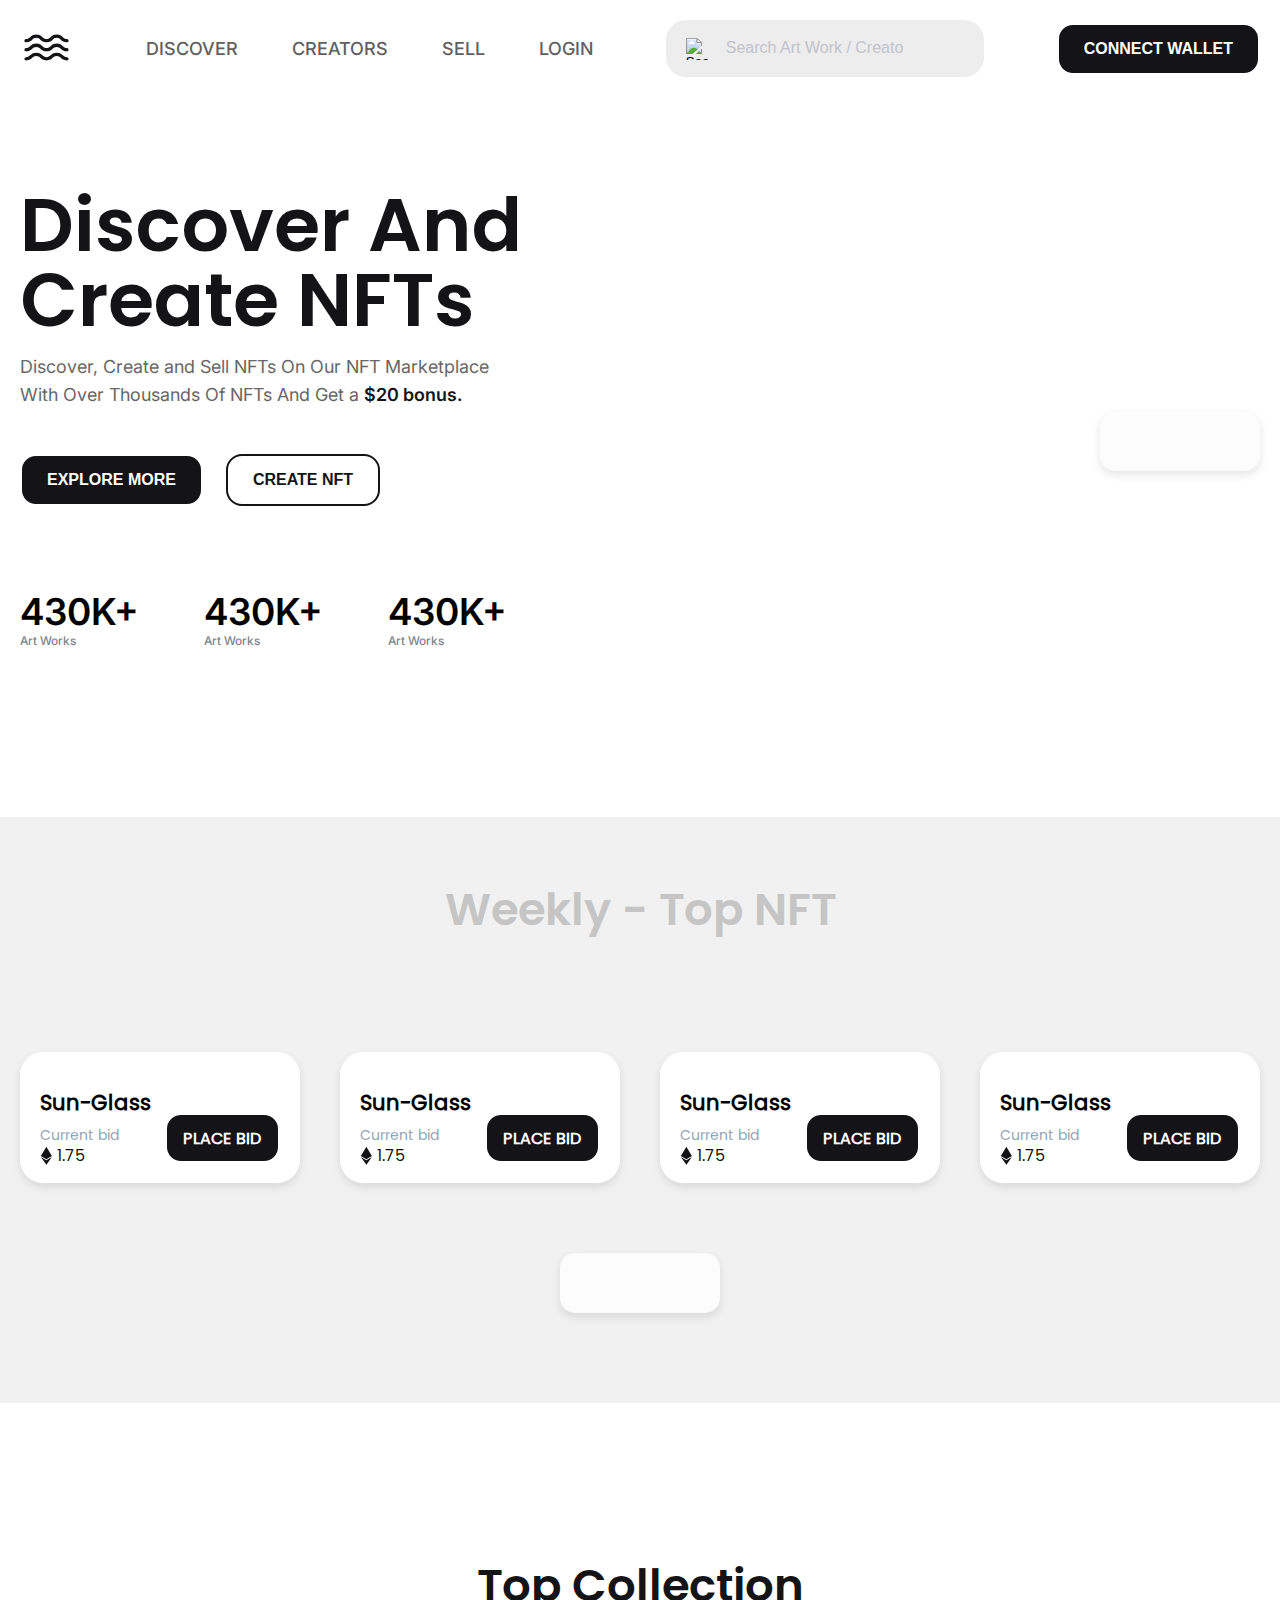
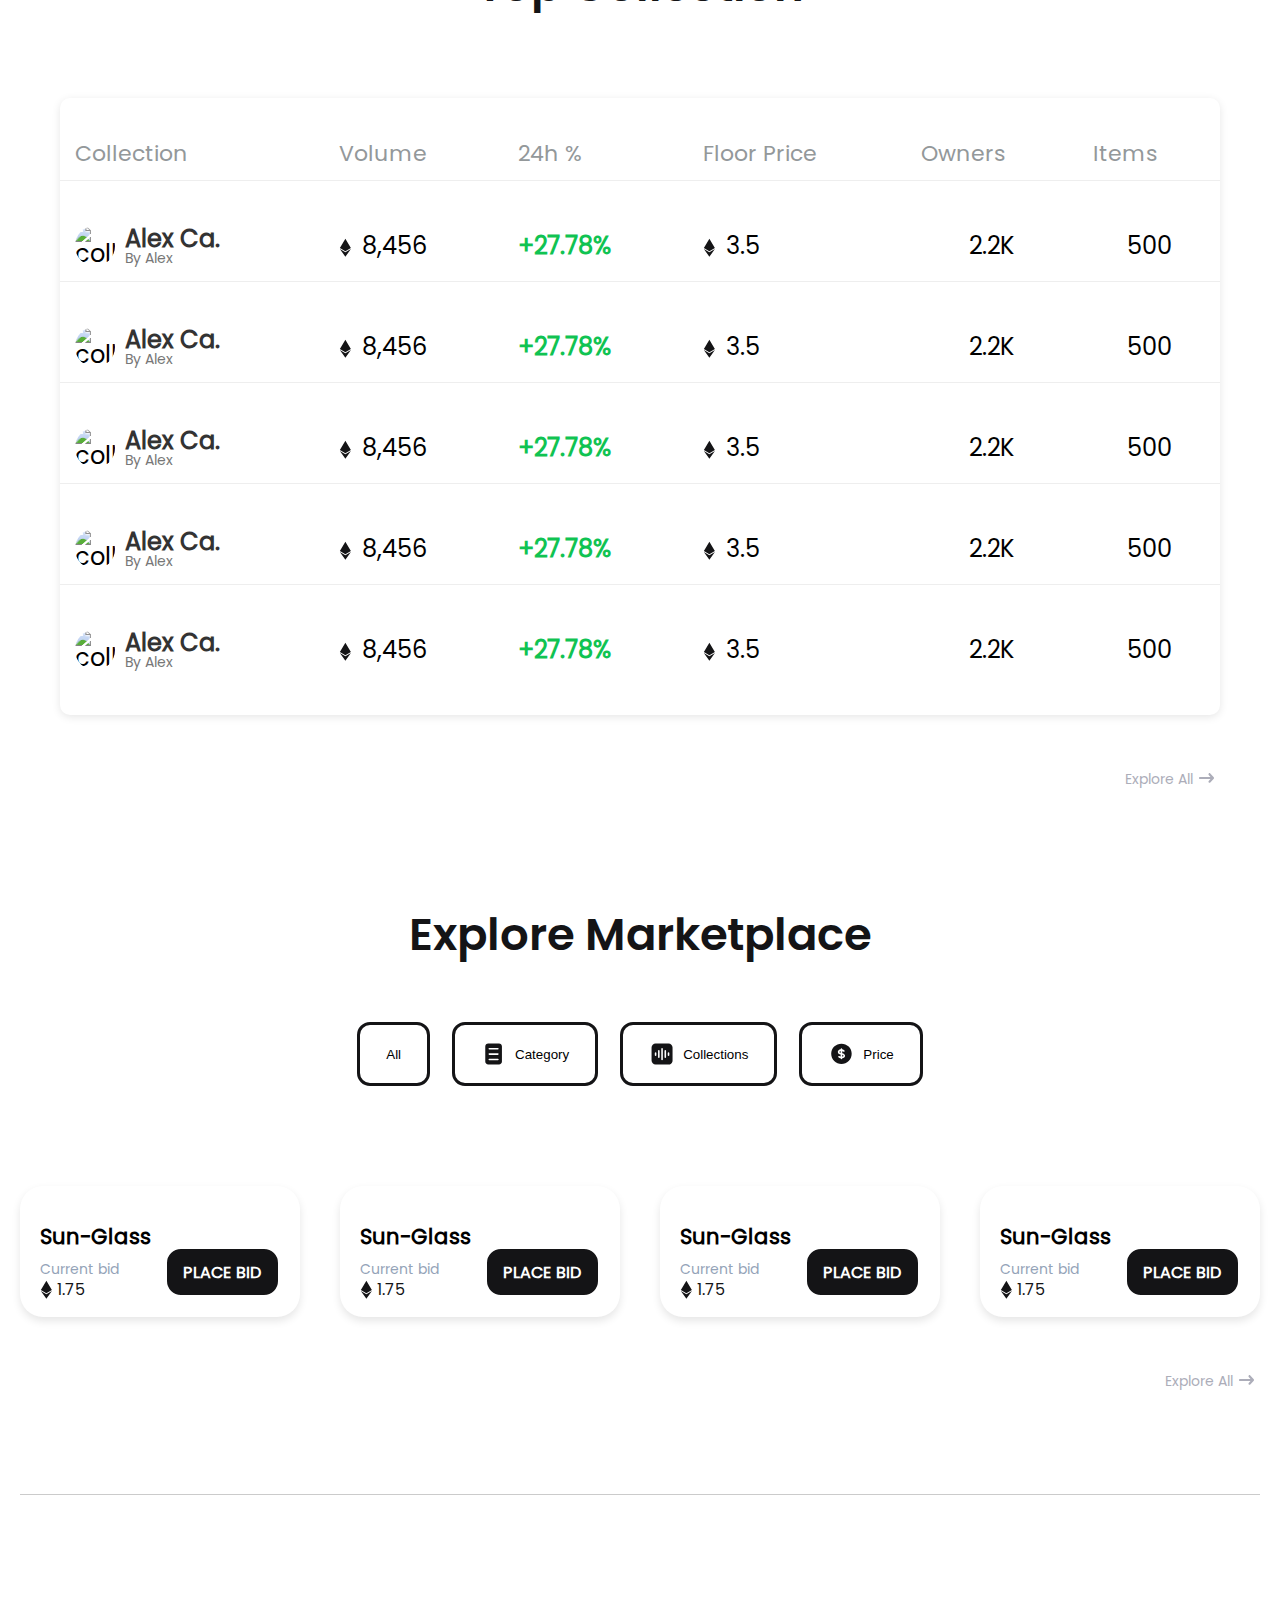
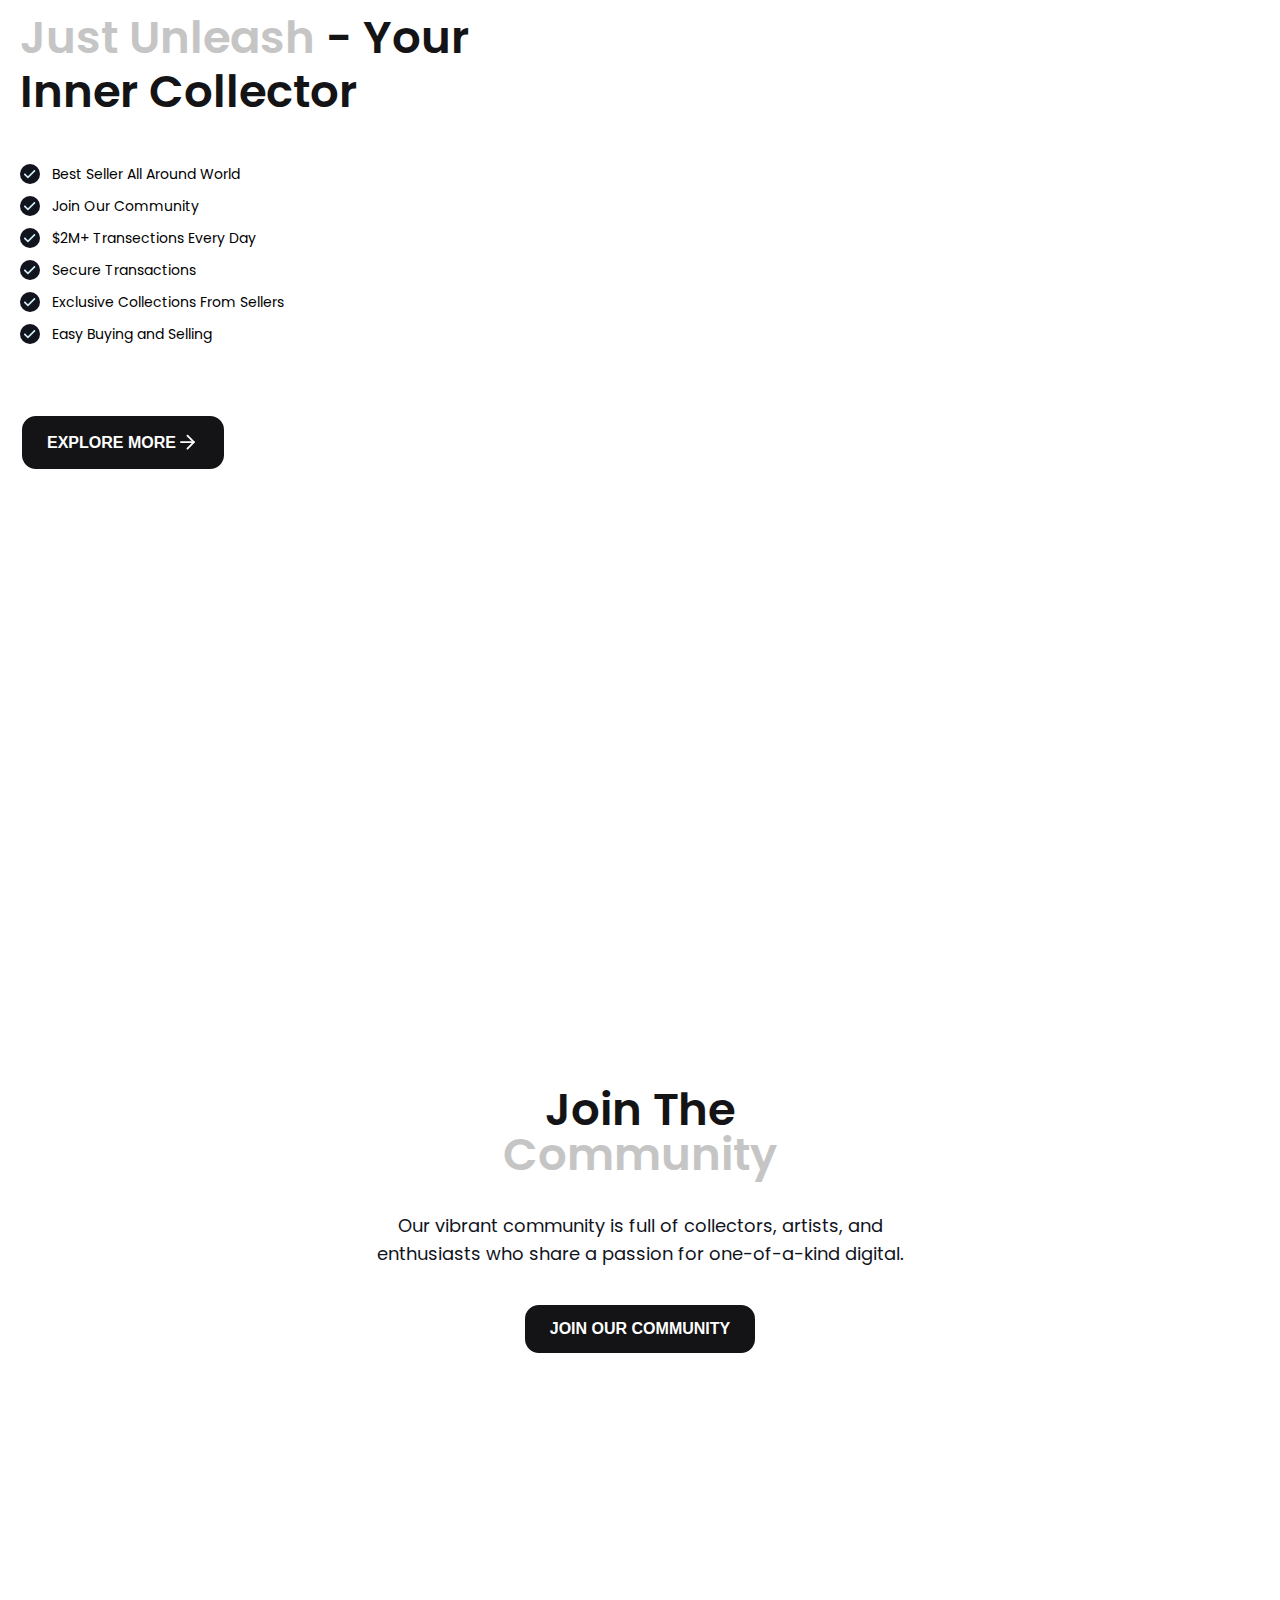
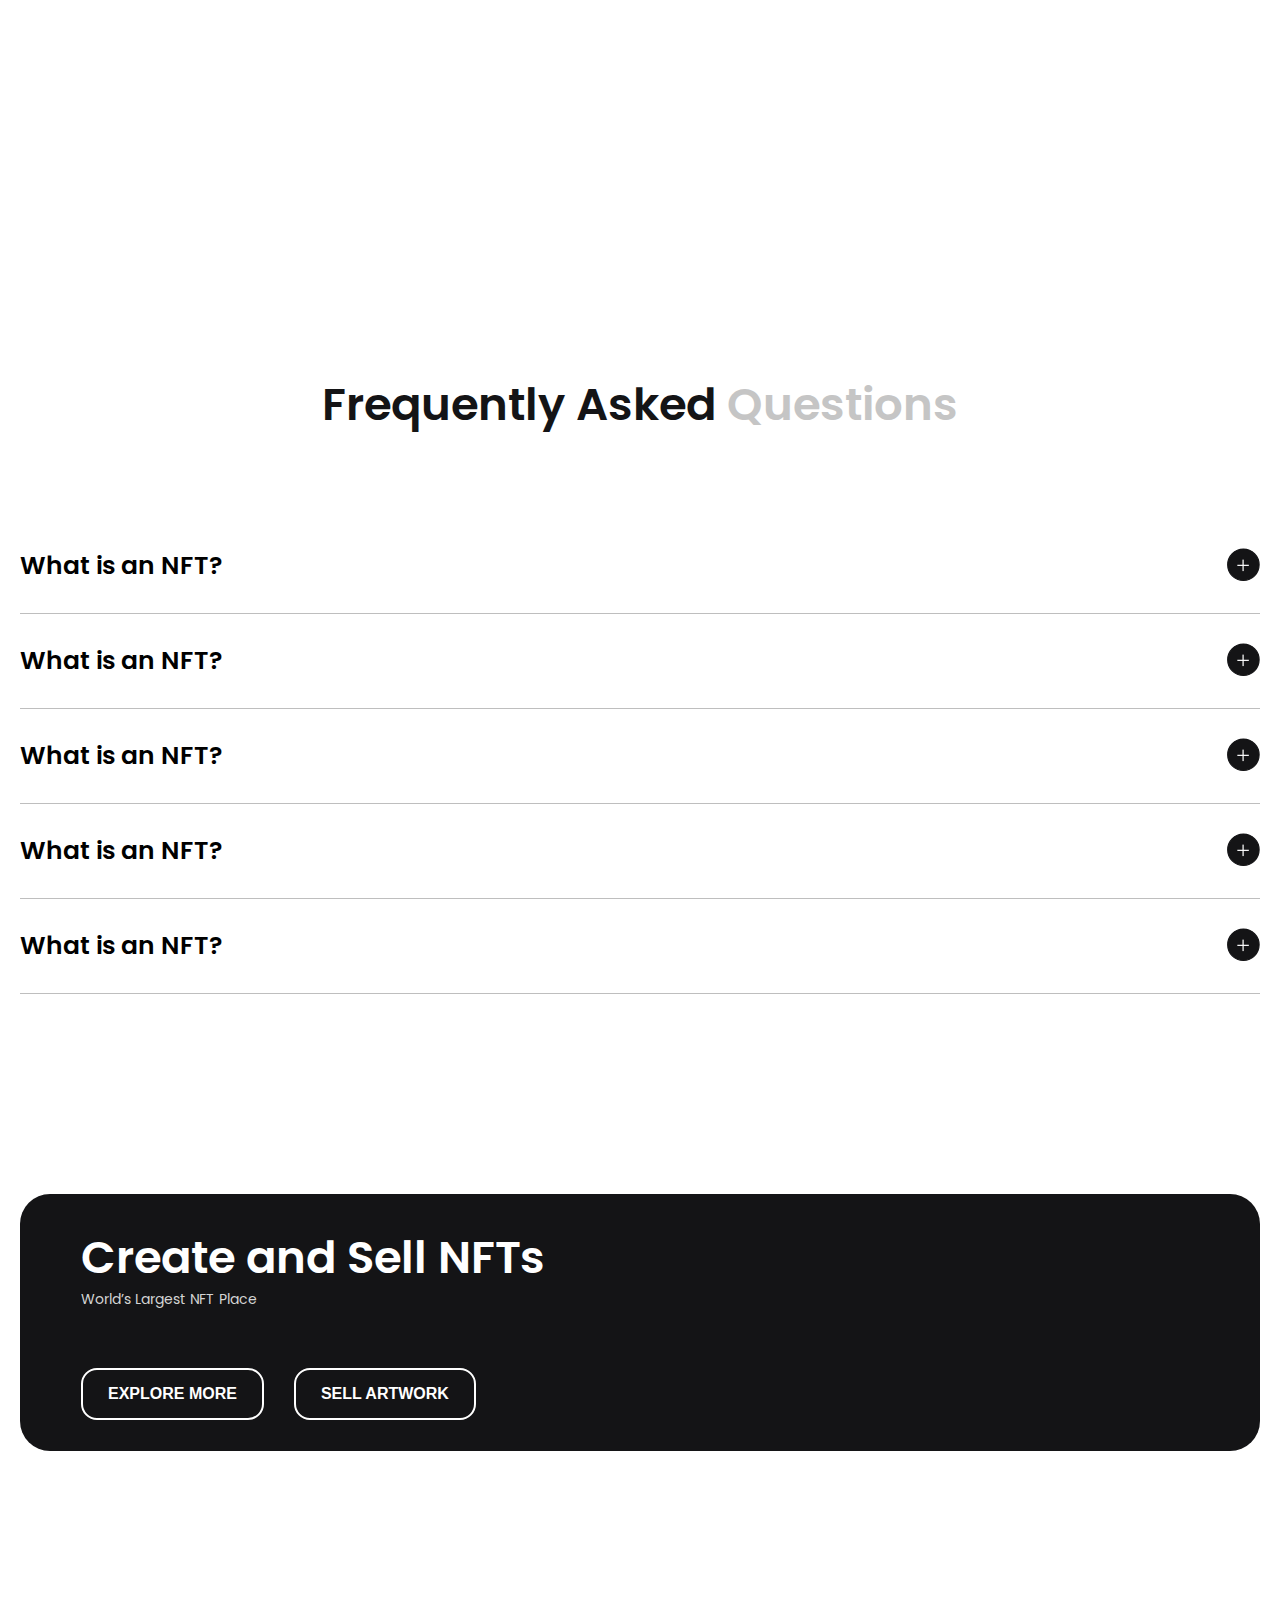
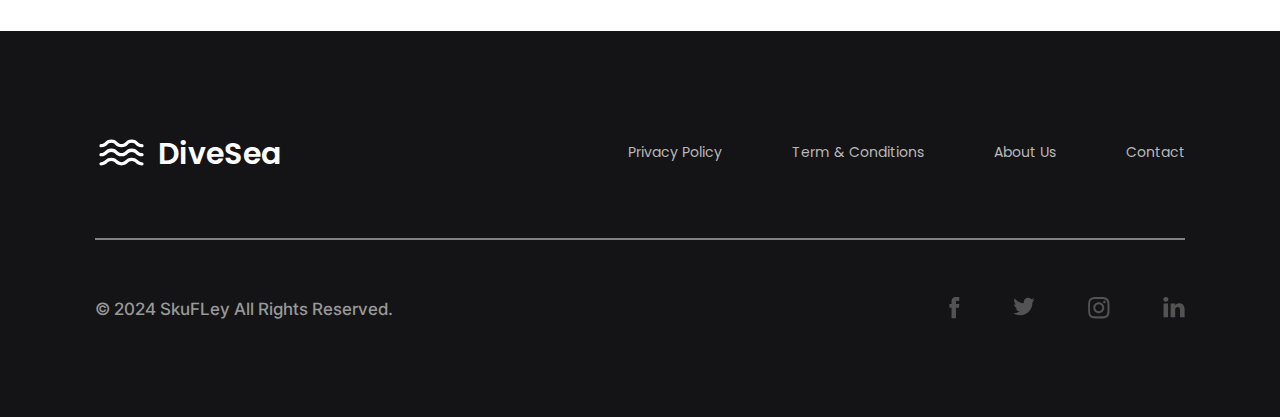
==== commit f18fa0f6: "Patch 0.0.4" ====
--- a/index.html
+++ b/index.html
@@ -7,6 +7,7 @@
     <title>Wave</title>
     <link rel="stylesheet" href="css/style/style.css">
     <link rel="stylesheet" href="css/index/index.css">
+    <base href="/nft/">
 </head>
 
 <body>
@@ -15,7 +16,7 @@
             <div class="header-inner">
 
                 <nav class="menu">
-                    <a class="logo" href="/index.html">
+                    <a class="logo" href="index.html">
                         <svg width="53" height="53" viewBox="0 0 53 53" fill="none" xmlns="http://www.w3.org/2000/svg">
                             <path
                                 d="M46.9274 36.1276C44.9841 36.1276 44.1228 35.3768 42.9082 34.3168C41.5611 33.1684 39.8828 31.7109 36.7249 31.7109C33.5449 31.7109 31.8886 33.1684 30.5415 34.3168C29.327 35.3768 28.4437 36.1276 26.5003 36.1276C24.5791 36.1276 23.6957 35.3768 22.4811 34.3168C21.1341 33.1684 19.4558 31.7109 16.2978 31.7109C13.1178 31.7109 11.4395 33.1684 10.0924 34.3168C8.87784 35.3768 8.01658 36.1276 6.07324 36.1276C5.16783 36.1276 4.41699 36.8784 4.41699 37.7839C4.41699 38.7114 5.16783 39.4401 6.07324 39.4401C9.25324 39.4401 10.9095 38.0047 12.2565 36.8343C13.4711 35.7743 14.3545 35.0234 16.2978 35.0234C18.2412 35.0234 19.1024 35.7743 20.317 36.8343C21.6641 38.0047 23.3424 39.4401 26.5003 39.4401C29.6803 39.4401 31.3587 38.0047 32.7057 36.8343C33.9203 35.7743 34.7816 35.0234 36.7249 35.0234C38.6462 35.0234 39.5295 35.7743 40.7441 36.8343C42.0912 38.0047 43.7695 39.4401 46.9274 39.4401C47.8328 39.4401 48.5837 38.7114 48.5837 37.7839C48.5837 36.8784 47.8328 36.1276 46.9274 36.1276Z"
@@ -34,10 +35,10 @@
                         <span></span>
                     </button>
                     <ul class="menu-list">
-                        <li class="menu__item"><a href="/pages/discover.html">Discover</a></li>
-                        <li class="menu__item"><a href="/pages/creators.html">Creators</a></li>
-                        <li class="menu__item"><a href="/pages/sell.html">Sell</a></li>
-                        <li class="menu__item"><a href="/pages/registr.html">Login</a></li>
+                        <li class="menu__item"><a href="pages/discover.html">Discover</a></li>
+                        <li class="menu__item"><a href="pages/creators.html">Creators</a></li>
+                        <li class="menu__item"><a href="pages/sell.html">Sell</a></li>
+                        <li class="menu__item"><a href="pages/registr.html">Login</a></li>
                     </ul>
                     <div class="search">
                         <form class="search-form" action="" method="">
@@ -150,8 +151,8 @@
                     </div>
                     <div class="card">
                         <div class="card-inner">
-                            <a href="/pages/product-detail.html"><img class="card__images"
-                                    src="/assets/images/cards/2.png" alt=""></a>
+                            <a href="pages/product-detail.html"><img class="card__images"
+                                    src="assets/images/cards/2.png" alt=""></a>
                             <p class="title__card">Sun-Glass</p>
                             <div class="card-price">
                                 <div class="price">
@@ -175,8 +176,8 @@
                     </div>
                     <div class="card">
                         <div class="card-inner">
-                            <a href="/pages/product-detail.html"><img class="card__images"
-                                    src="/assets/images/cards/1.png" alt=""></a>
+                            <a href="pages/product-detail.html"><img class="card__images"
+                                    src="assets/images/cards/1.png" alt=""></a>
                             <p class="title__card">Sun-Glass</p>
                             <div class="card-price">
                                 <div class="price">
@@ -202,8 +203,8 @@
             </div>
             <div class="container-inner-button-sl">
                 <div class="container-button-sl">
-                    <button class="button__sl"><img src="/assets/icons/arrow-left.svg" alt=""></button>
-                    <button class="button__sl"><img src="/assets/icons/arrow-right.svg" alt=""></button>
+                    <button class="button__sl"><img src="assets/icons/arrow-left.svg" alt=""></button>
+                    <button class="button__sl"><img src="assets/icons/arrow-right.svg" alt=""></button>
                 </div>
             </div>
 
@@ -228,7 +229,7 @@
                         <tr>
                             <td>
                                 <div class="collection-info">
-                                    <img src="/assets/images/cards/1.png" alt="collection1">
+                                    <img src="assets/images/cards/1.png" alt="collection1">
                                     <div>
                                         <div class="name">Alex Ca.</div>
                                         <div class="author">By Alex</div>
@@ -256,7 +257,7 @@
                         <tr>
                             <td>
                                 <div class="collection-info">
-                                    <img src="/assets/images/cards/1.png" alt="collection1">
+                                    <img src="assets/images/cards/1.png" alt="collection1">
                                     <div>
                                         <div class="name">Alex Ca.</div>
                                         <div class="author">By Alex</div>
@@ -284,7 +285,7 @@
                         <tr>
                             <td>
                                 <div class="collection-info">
-                                    <img src="/assets/images/cards/1.png" alt="collection1">
+                                    <img src="assets/images/cards/1.png" alt="collection1">
                                     <div>
                                         <div class="name">Alex Ca.</div>
                                         <div class="author">By Alex</div>
@@ -312,7 +313,7 @@
                         <tr>
                             <td>
                                 <div class="collection-info">
-                                    <img src="/assets/images/cards/1.png" alt="collection1">
+                                    <img src="assets/images/cards/1.png" alt="collection1">
                                     <div>
                                         <div class="name">Alex Ca.</div>
                                         <div class="author">By Alex</div>
@@ -340,7 +341,7 @@
                         <tr>
                             <td>
                                 <div class="collection-info">
-                                    <img src="/assets/images/cards/1.png" alt="collection1">
+                                    <img src="assets/images/cards/1.png" alt="collection1">
                                     <div>
                                         <div class="name">Alex Ca.</div>
                                         <div class="author">By Alex</div>
@@ -406,8 +407,8 @@
                 <div class="card-container">
                     <div class="card">
                         <div class="card-inner">
-                            <a href="/pages/product-detail.html"><img class="card__images"
-                                    src="/assets/images/cards/3.png" alt=""></a>
+                            <a href="pages/product-detail.html"><img class="card__images"
+                                    src="assets/images/cards/3.png" alt=""></a>
                             <p class="title__card">Sun-Glass</p>
                             <div class="card-price">
                                 <div class="price">
@@ -431,8 +432,8 @@
                     </div>
                     <div class="card">
                         <div class="card-inner">
-                            <a href="/pages/product-detail.html"><img class="card__images"
-                                    src="/assets/images/cards/1.png" alt=""></a>
+                            <a href="pages/product-detail.html"><img class="card__images"
+                                    src="assets/images/cards/1.png" alt=""></a>
                             <p class="title__card">Sun-Glass</p>
                             <div class="card-price">
                                 <div class="price">
@@ -456,8 +457,8 @@
                     </div>
                     <div class="card">
                         <div class="card-inner">
-                            <a href="/pages/product-detail.html"><img class="card__images"
-                                    src="/assets/images/cards/2.png" alt=""></a>
+                            <a href="pages/product-detail.html"><img class="card__images"
+                                    src="assets/images/cards/2.png" alt=""></a>
                             <p class="title__card">Sun-Glass</p>
                             <div class="card-price">
                                 <div class="price">
@@ -481,8 +482,8 @@
                     </div>
                     <div class="card">
                         <div class="card-inner">
-                            <a href="/pages/product-detail.html"><img class="card__images"
-                                    src="/assets/images/cards/4.png" alt=""></a>
+                            <a href="pages/product-detail.html"><img class="card__images"
+                                    src="assets/images/cards/4.png" alt=""></a>
                             <p class="title__card">Sun-Glass</p>
                             <div class="card-price">
                                 <div class="price">
@@ -602,7 +603,7 @@
                     </div>
                 </div>
                 <div class="content-right">
-                    <img src="/assets/images/just-unleash/Illustration Left.png" alt="">
+                    <img src="assets/images/just-unleash/Illustration Left.png" alt="">
                 </div>
 
 
@@ -623,28 +624,28 @@
                         <circle cx="150" cy="150" r="140" fill="none" stroke="#ddd" stroke-width="2" />
                         <circle cx="150" cy="150" r="80" fill="none" stroke="#ddd" stroke-width="2" />
                         <foreignObject x="145" y="5" width="20" height="20">
-                            <img src="/assets/icons/circle2.svg" width="20" height="20" style="border-radius: 50%;" />
+                            <img src="assets/icons/circle2.svg" width="20" height="20" style="border-radius: 50%;" />
                         </foreignObject>
                         <foreignObject x="255" y="60" width="20" height="20">
-                            <img src="/assets/icons/circle3.svg" width="20" height="20" style="border-radius: 50%;" />
+                            <img src="assets/icons/circle3.svg" width="20" height="20" style="border-radius: 50%;" />
                         </foreignObject>
                         <foreignObject x="280" y="150" width="20" height="20">
-                            <img src="/assets/icons/circle4.svg" width="20" height="20" style="border-radius: 50%;" />
+                            <img src="assets/icons/circle4.svg" width="20" height="20" style="border-radius: 50%;" />
                         </foreignObject>
                         <foreignObject x="240" y="240" width="20" height="20">
-                            <img src="/assets/icons/circle5.svg" width="20" height="20" style="border-radius: 50%;" />
+                            <img src="assets/icons/circle5.svg" width="20" height="20" style="border-radius: 50%;" />
                         </foreignObject>
                         <foreignObject x="145" y="280" width="20" height="20">
-                            <img src="/assets/icons/circle6.svg" width="20" height="20" style="border-radius: 50%;" />
+                            <img src="assets/icons/circle6.svg" width="20" height="20" style="border-radius: 50%;" />
                         </foreignObject>
                         <foreignObject x="50" y="240" width="20" height="20">
-                            <img src="/assets/icons/circle7.svg" width="20" height="20" style="border-radius: 50%;" />
+                            <img src="assets/icons/circle7.svg" width="20" height="20" style="border-radius: 50%;" />
                         </foreignObject>
                         <foreignObject x="4" y="150" width="20" height="20">
-                            <img src="/assets/icons/circle3.svg" width="20" height="20" style="border-radius: 50%;" />
+                            <img src="assets/icons/circle3.svg" width="20" height="20" style="border-radius: 50%;" />
                         </foreignObject>
                         <foreignObject x="30" y="60" width="20" height="20">
-                            <img src="/assets/icons/circle4.svg" width="20" height="20" style="border-radius: 50%;" />
+                            <img src="assets/icons/circle4.svg" width="20" height="20" style="border-radius: 50%;" />
                         </foreignObject>
                     </svg> -->
                 </div>
@@ -835,4 +836,4 @@
 
 </body>
 
-</html>+</html>
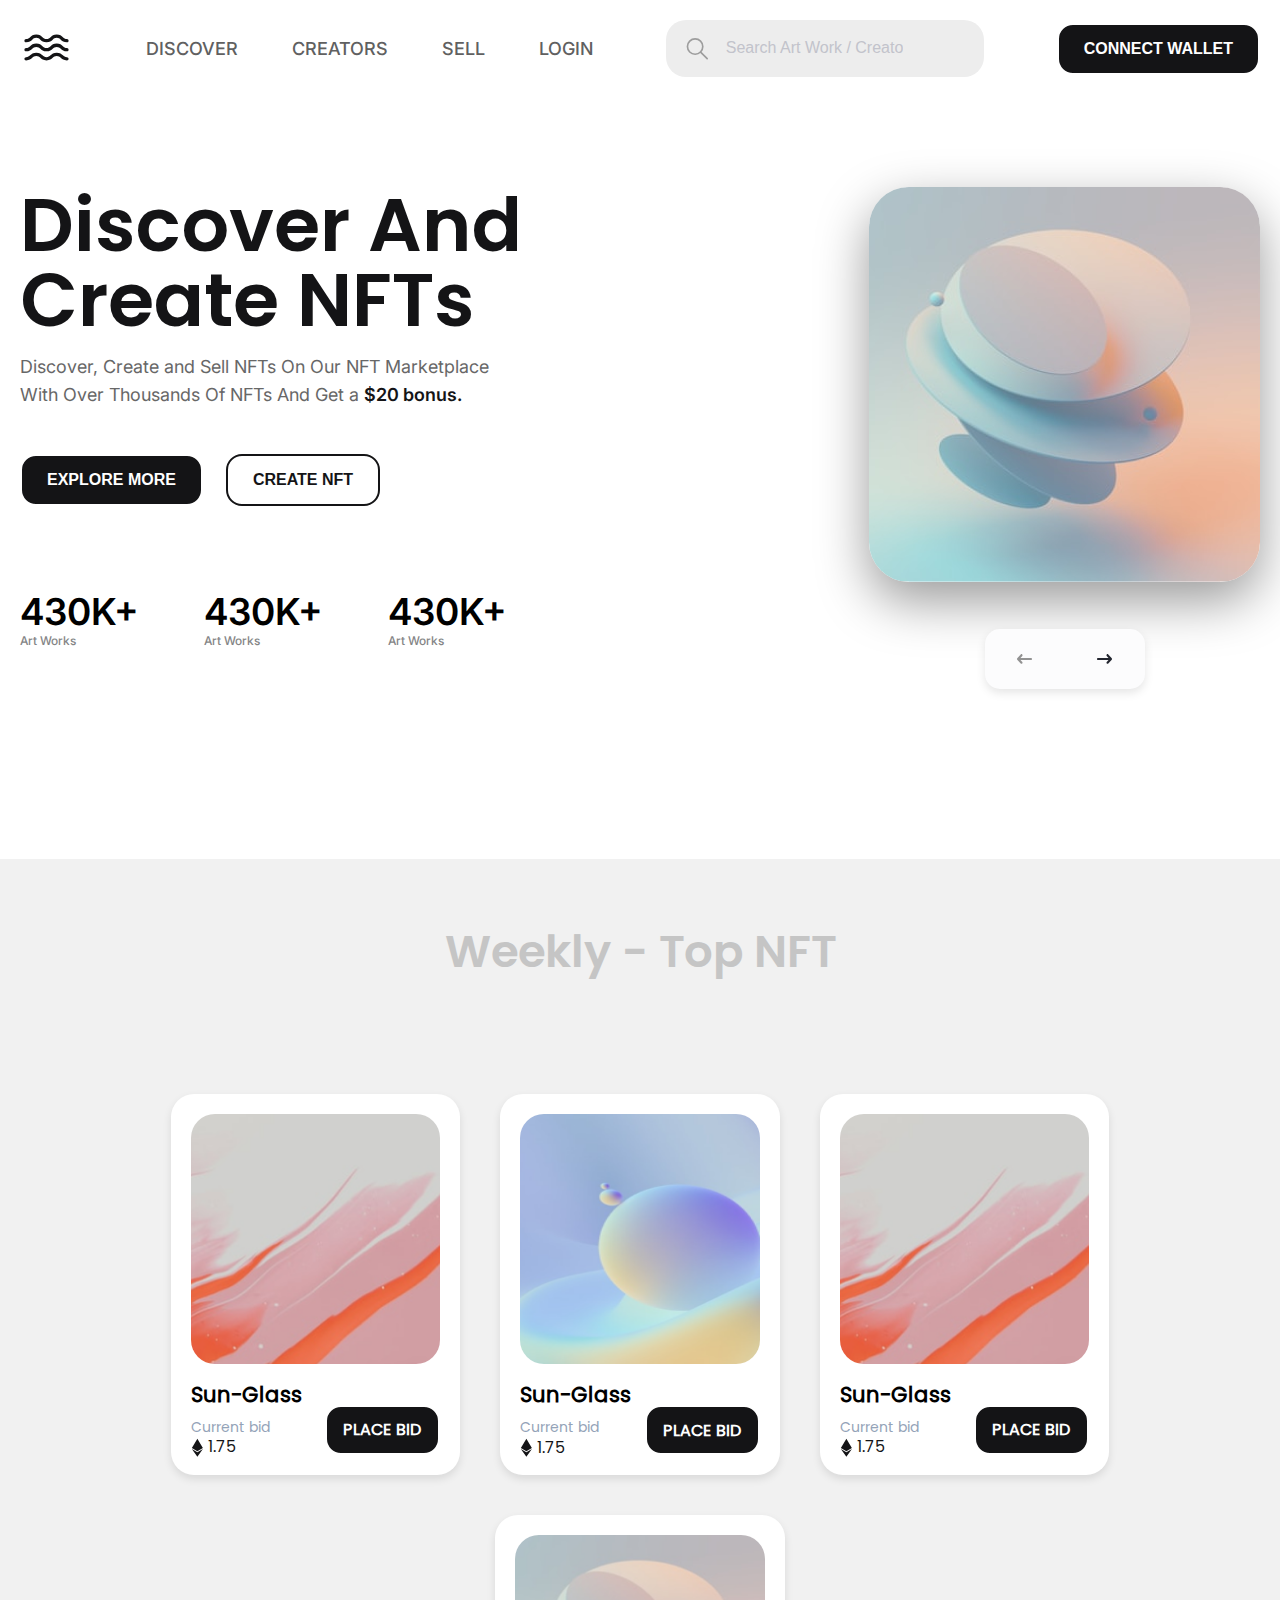
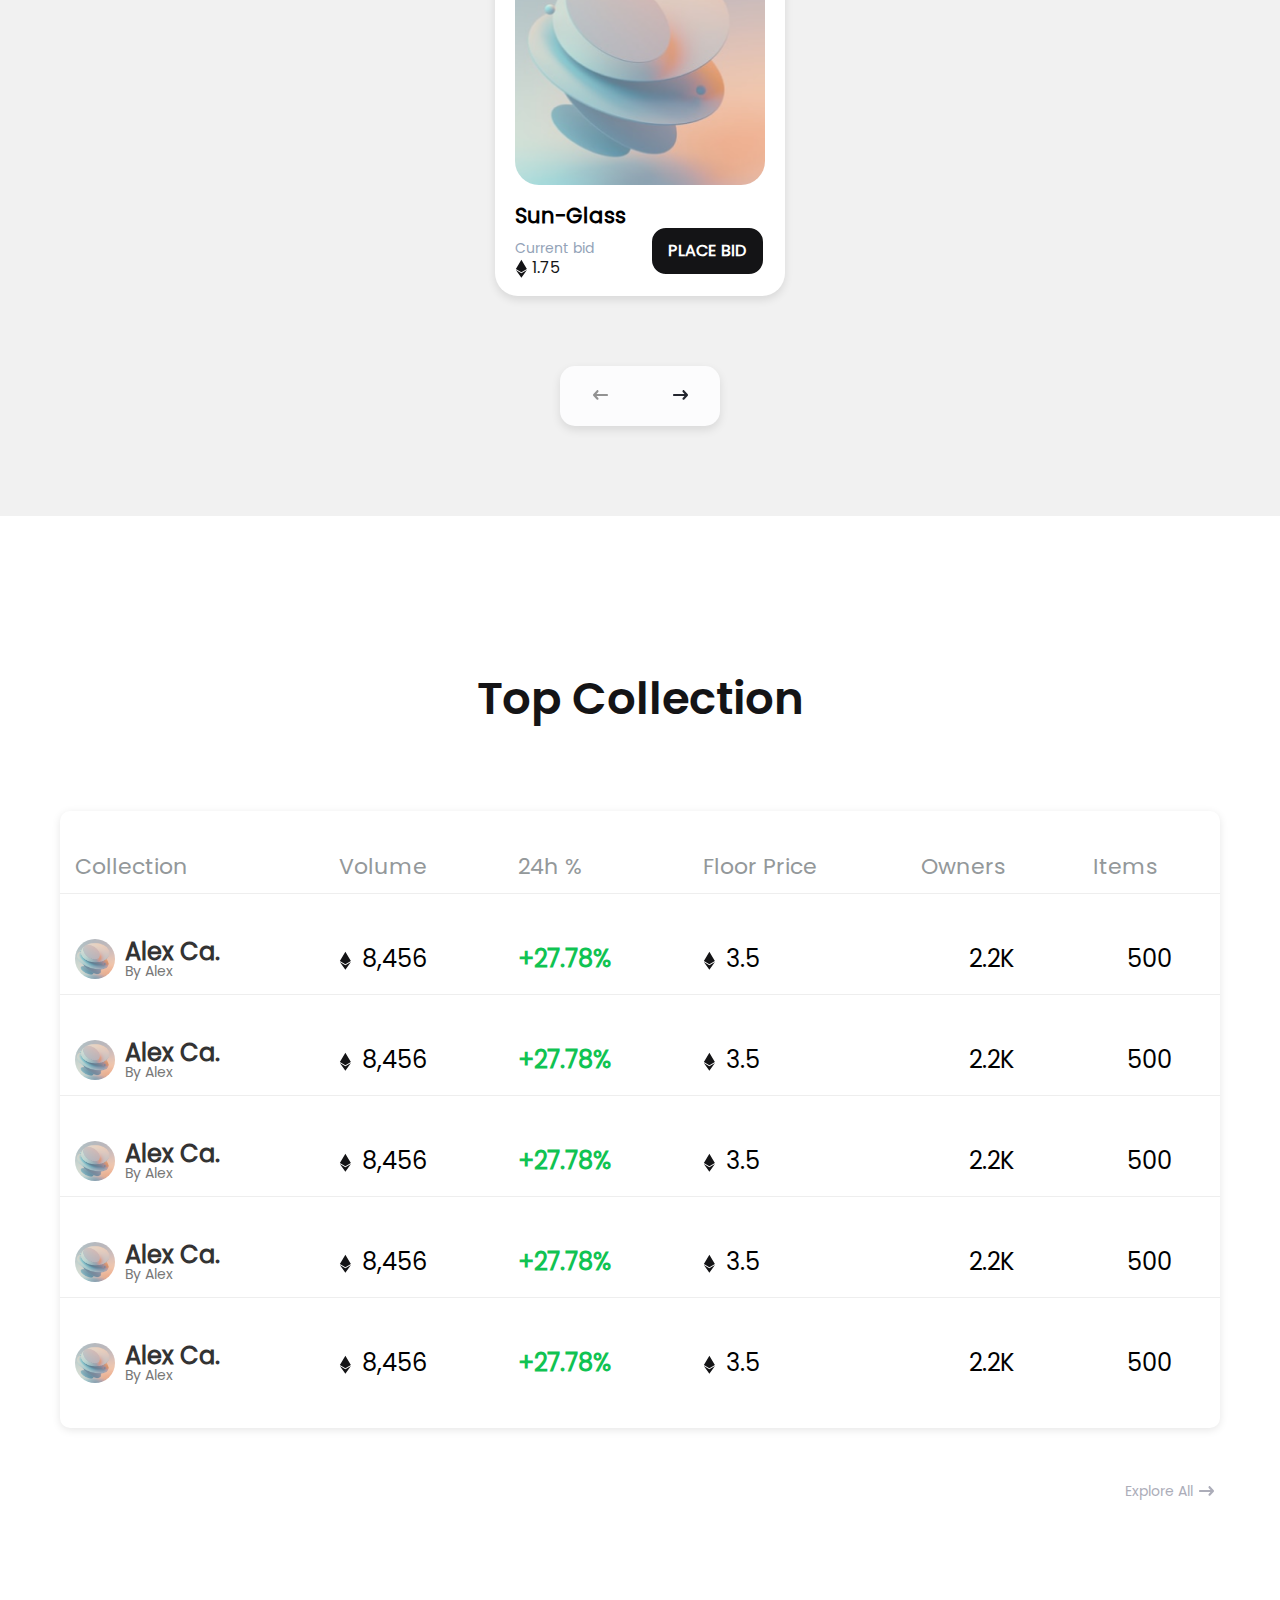
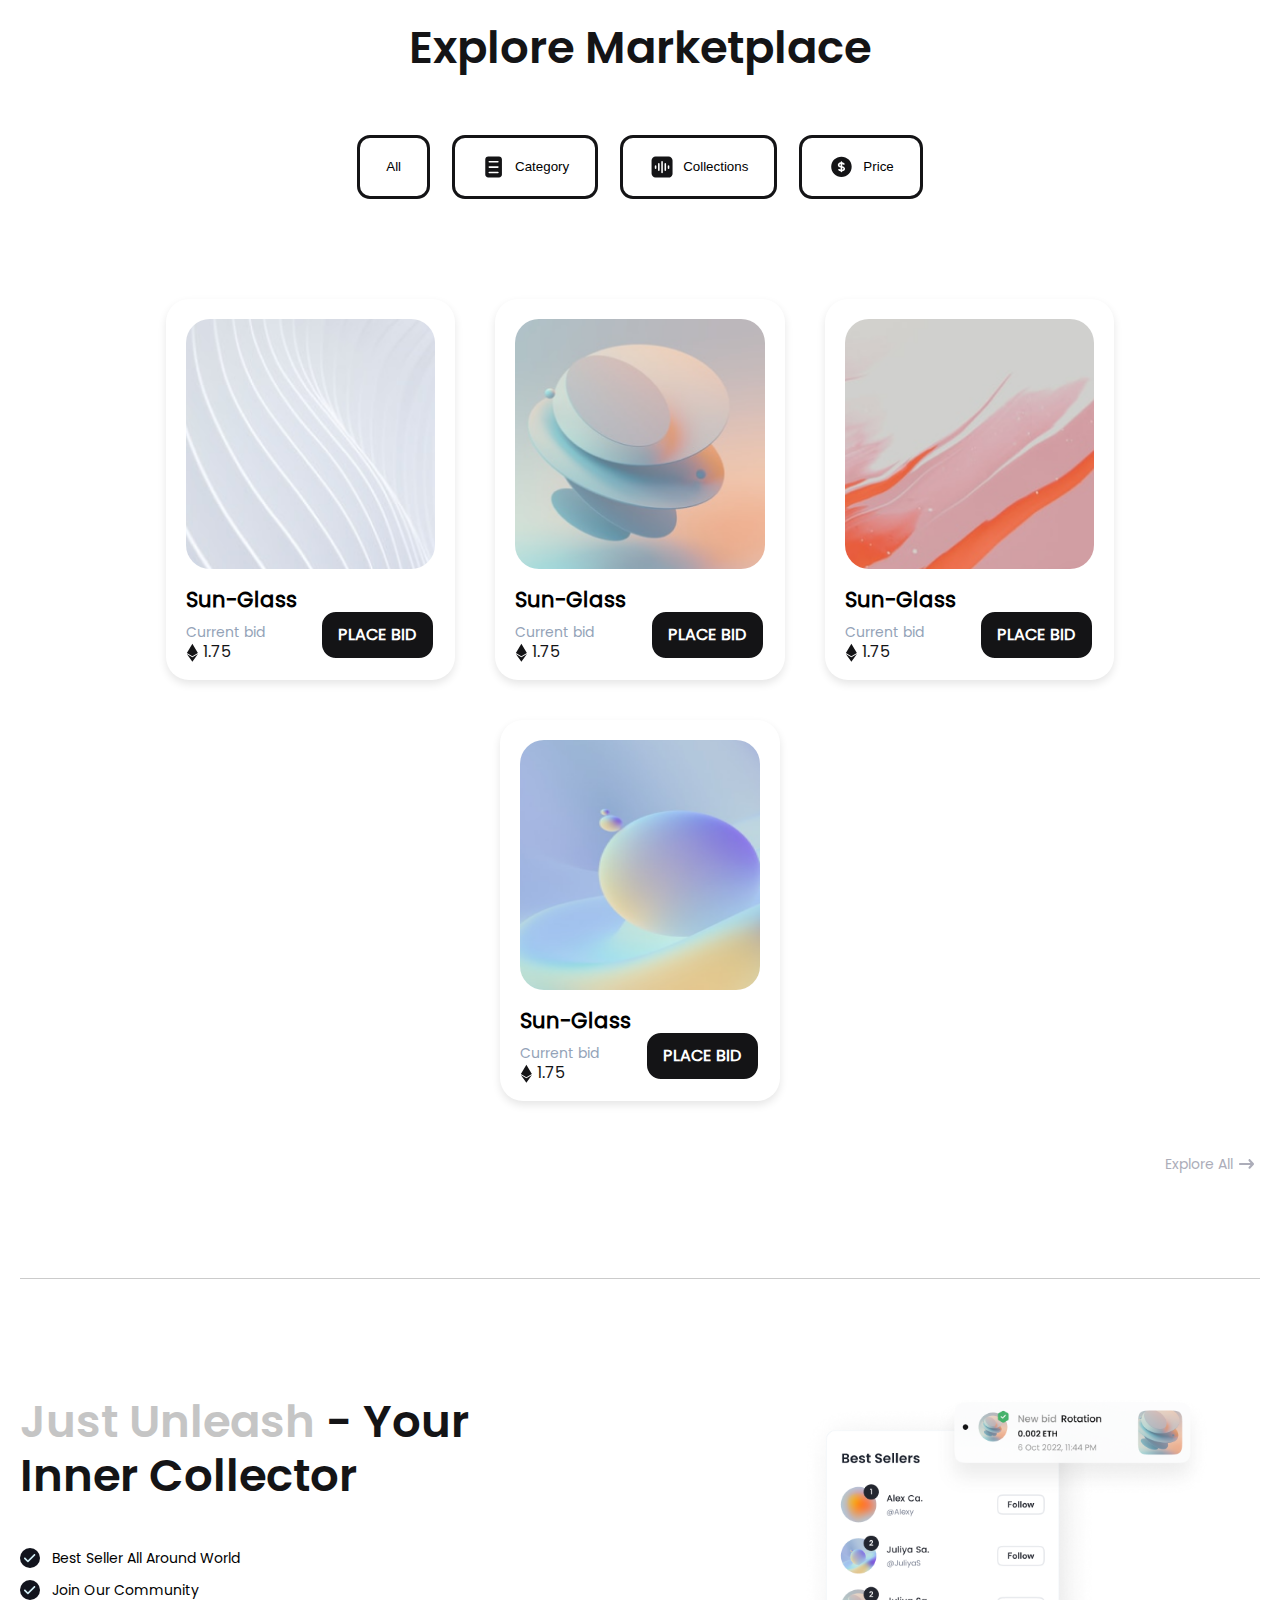
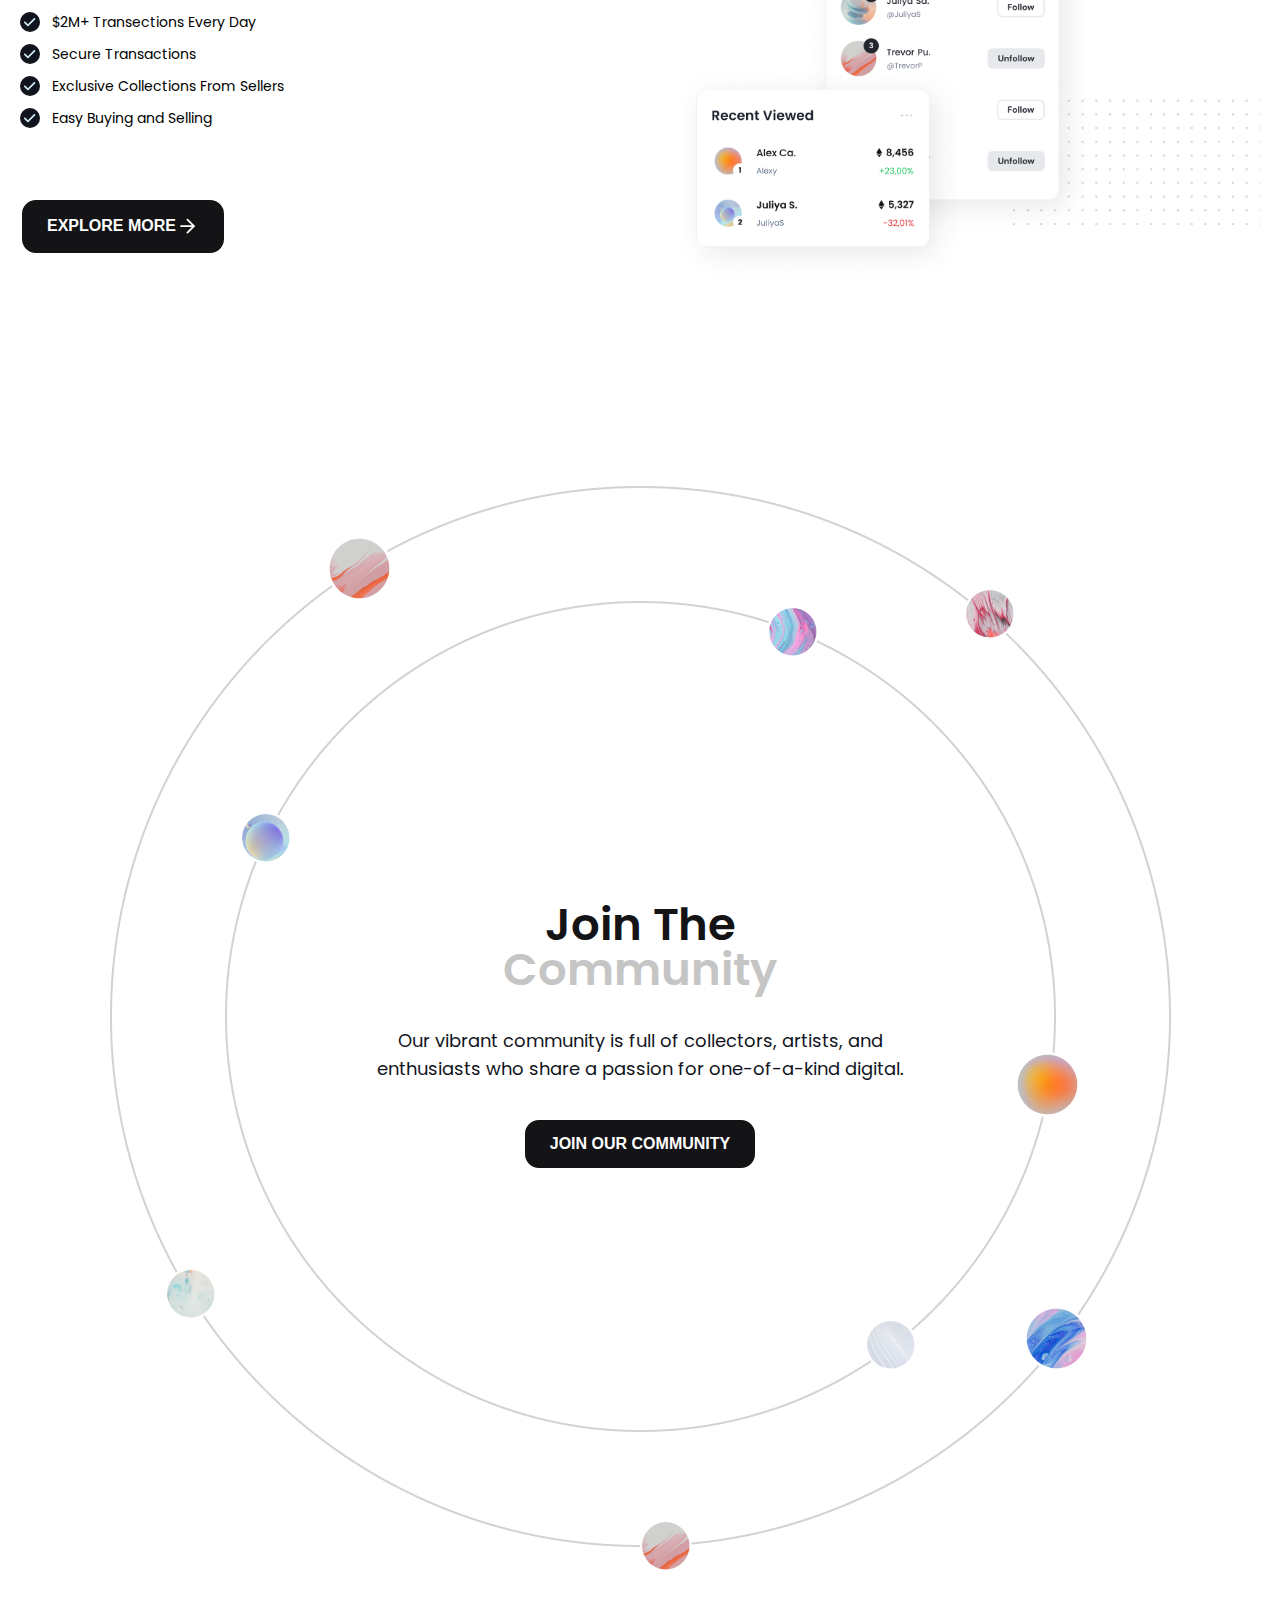
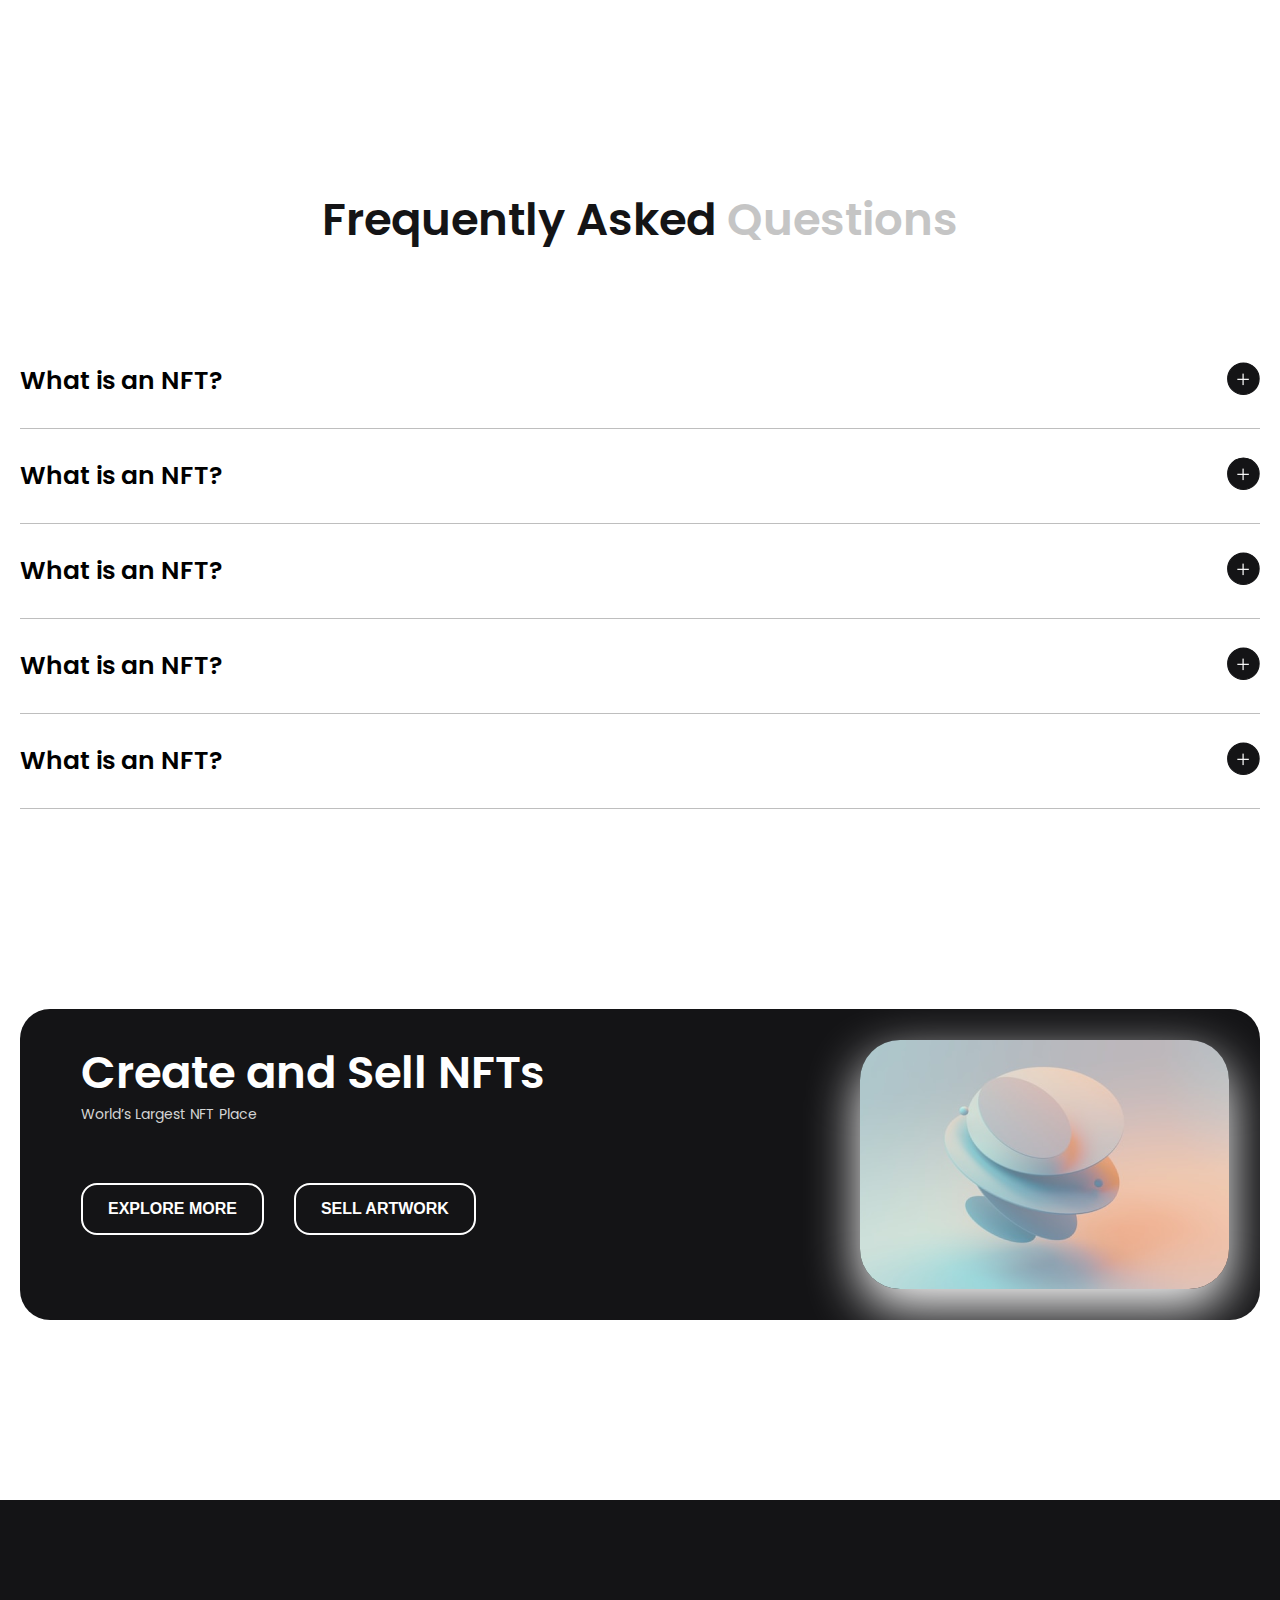
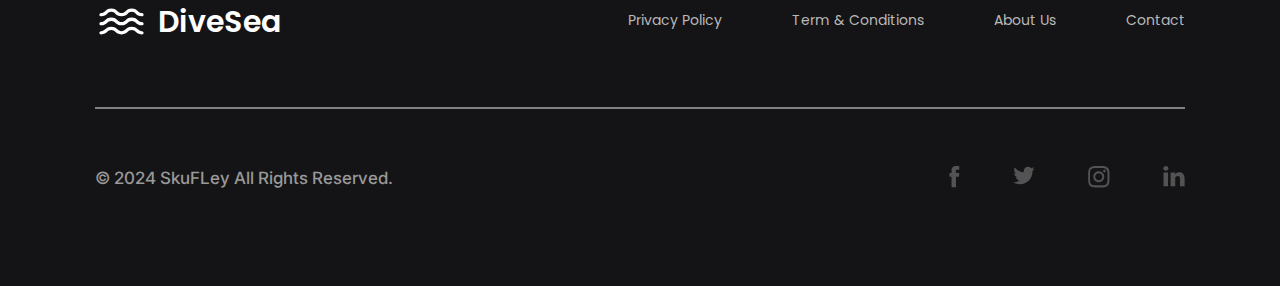
==== commit 1e9c77b1: "Update index.html" ====
--- a/index.html
+++ b/index.html
@@ -7,7 +7,6 @@
     <title>Wave</title>
     <link rel="stylesheet" href="css/style/style.css">
     <link rel="stylesheet" href="css/index/index.css">
-    <base href="/nft/">
 </head>
 
 <body>
@@ -832,7 +831,7 @@
         </div>
 
     </footer>
-    <script src="/js/script.js"></script>
+    <script src="js/script.js"></script>
 
 </body>
 
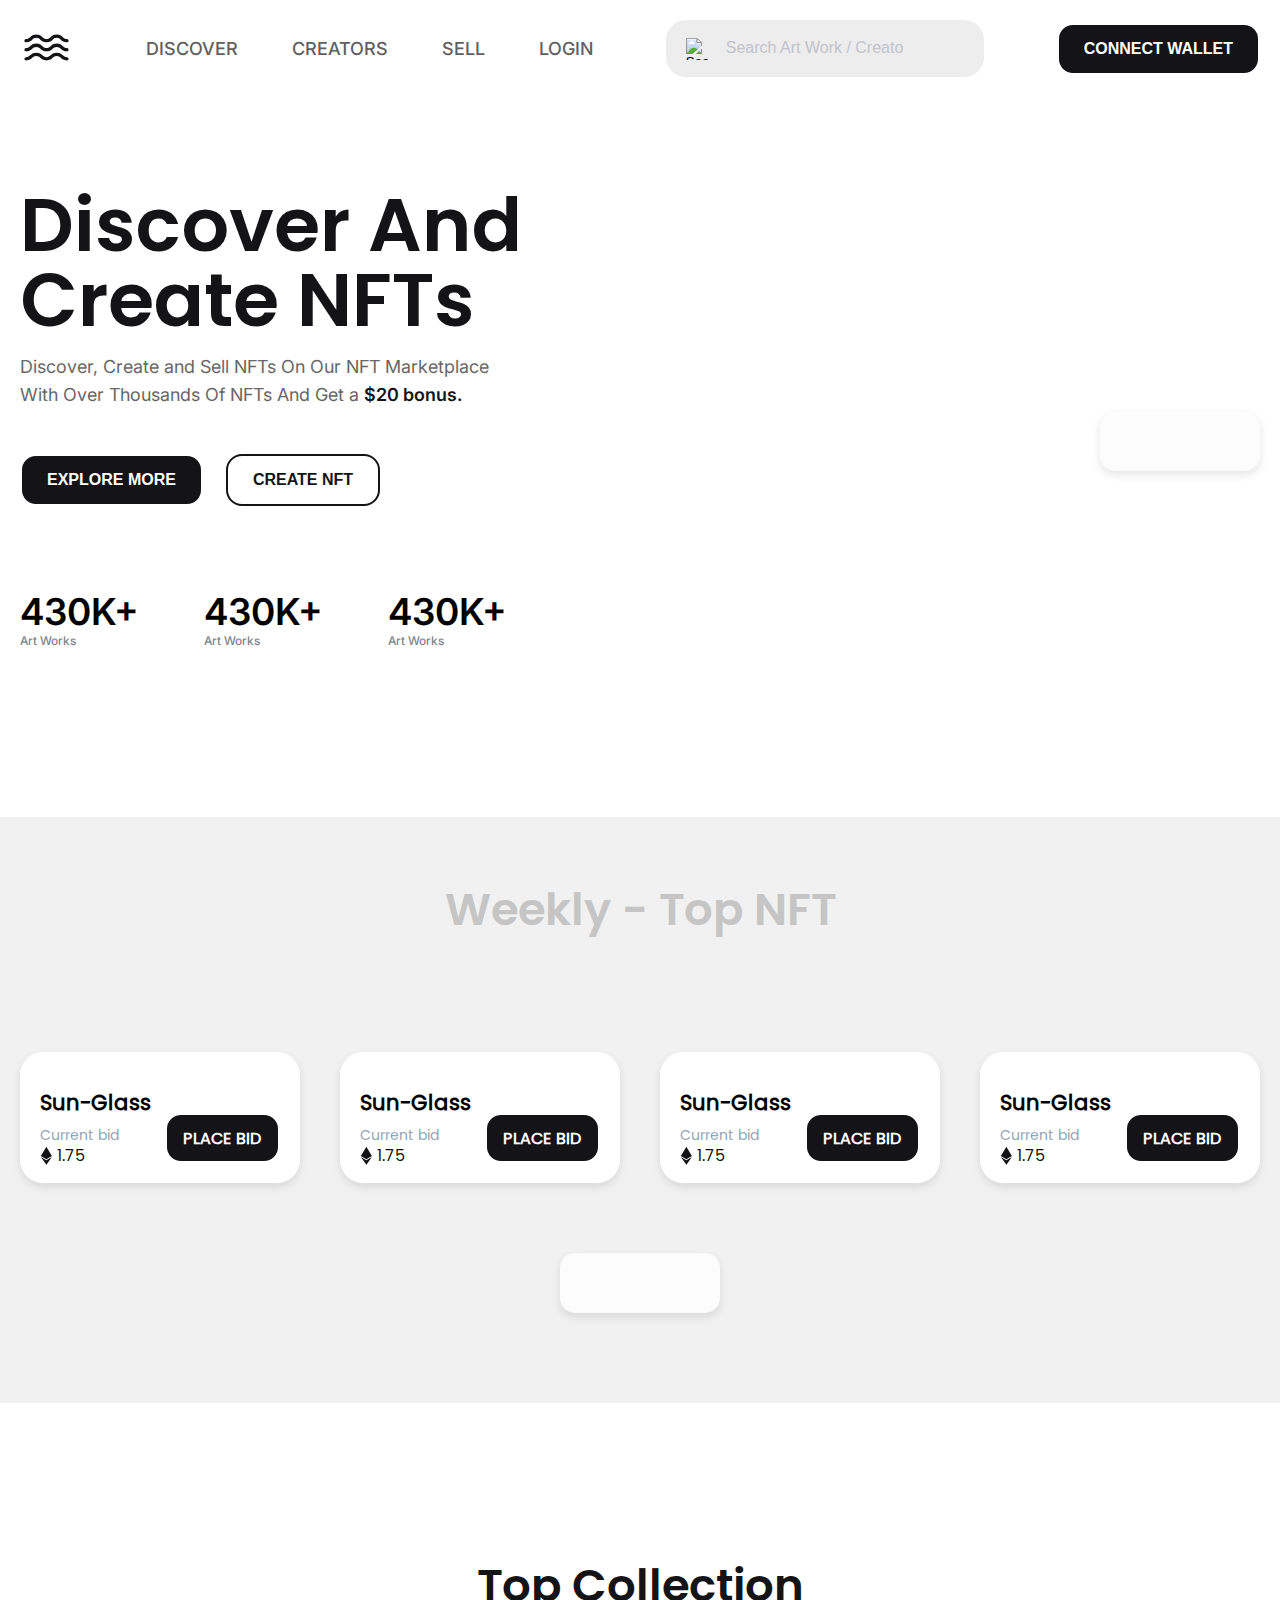
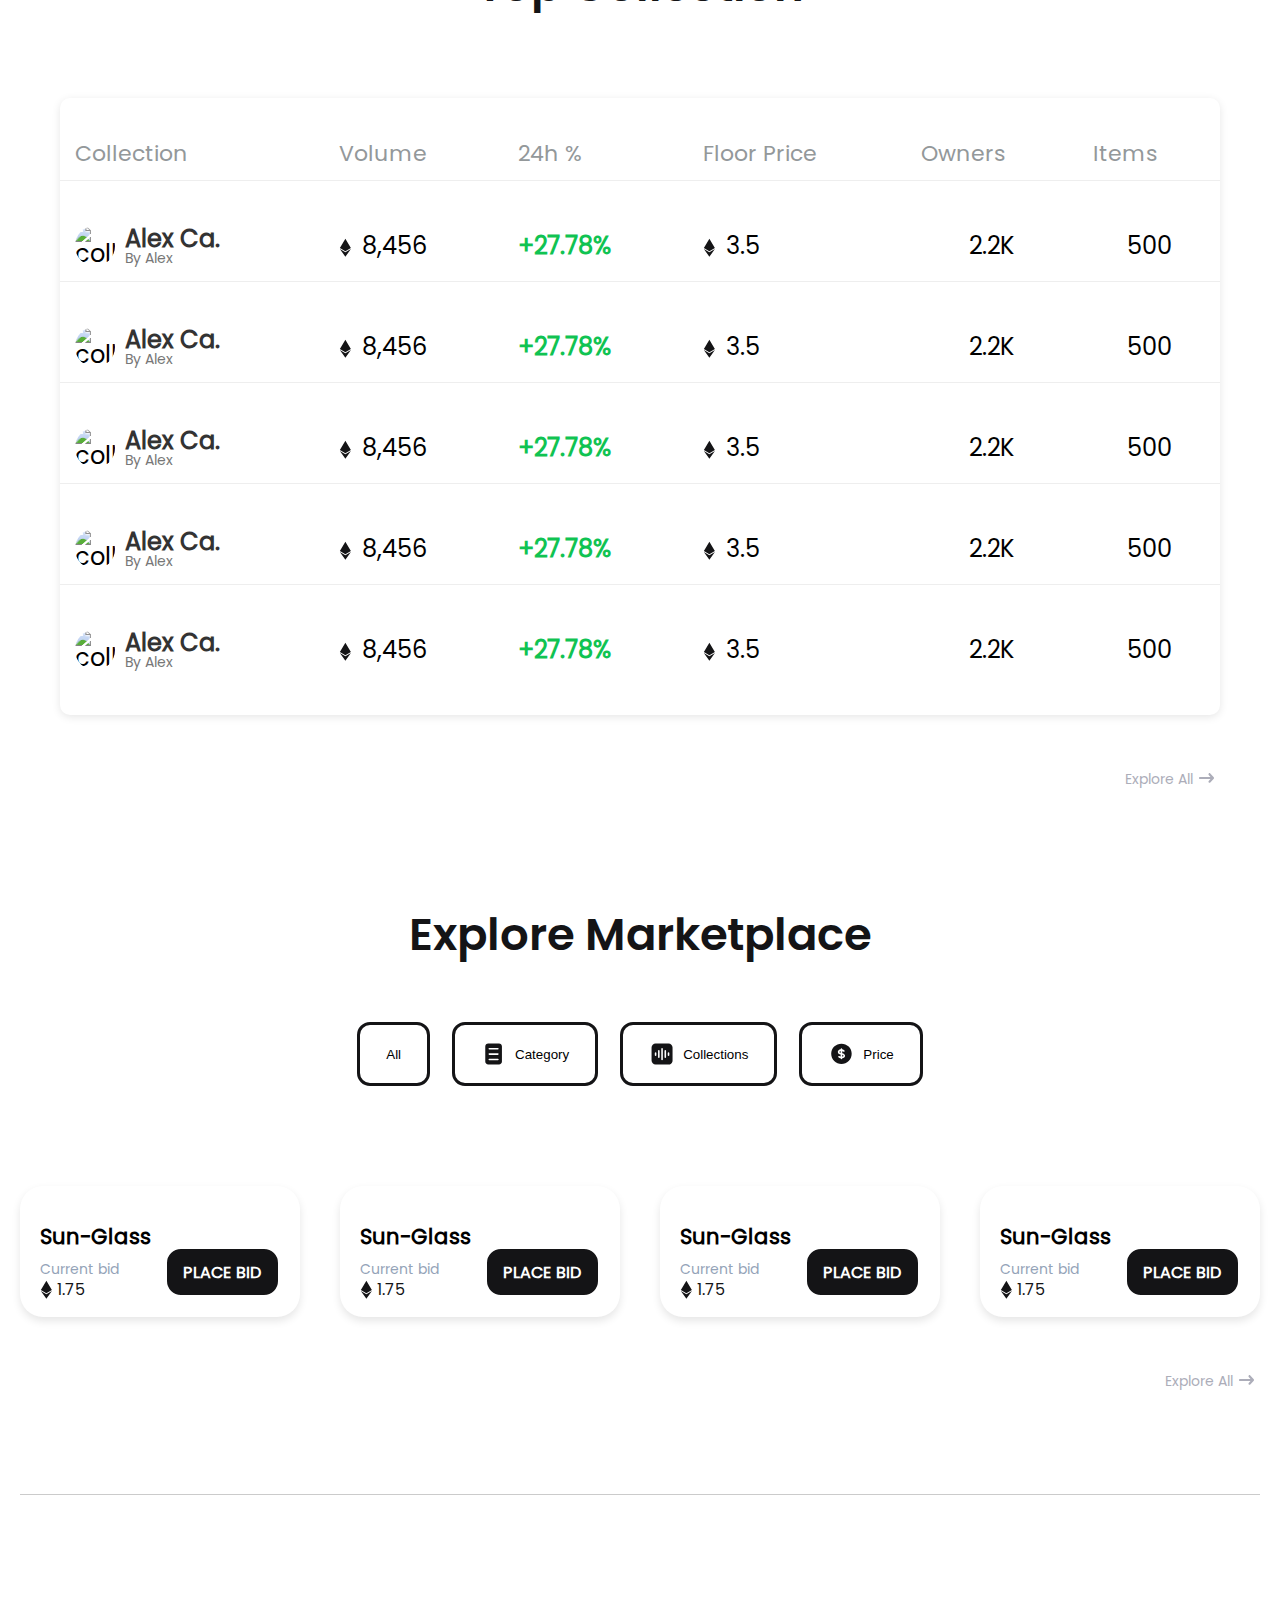
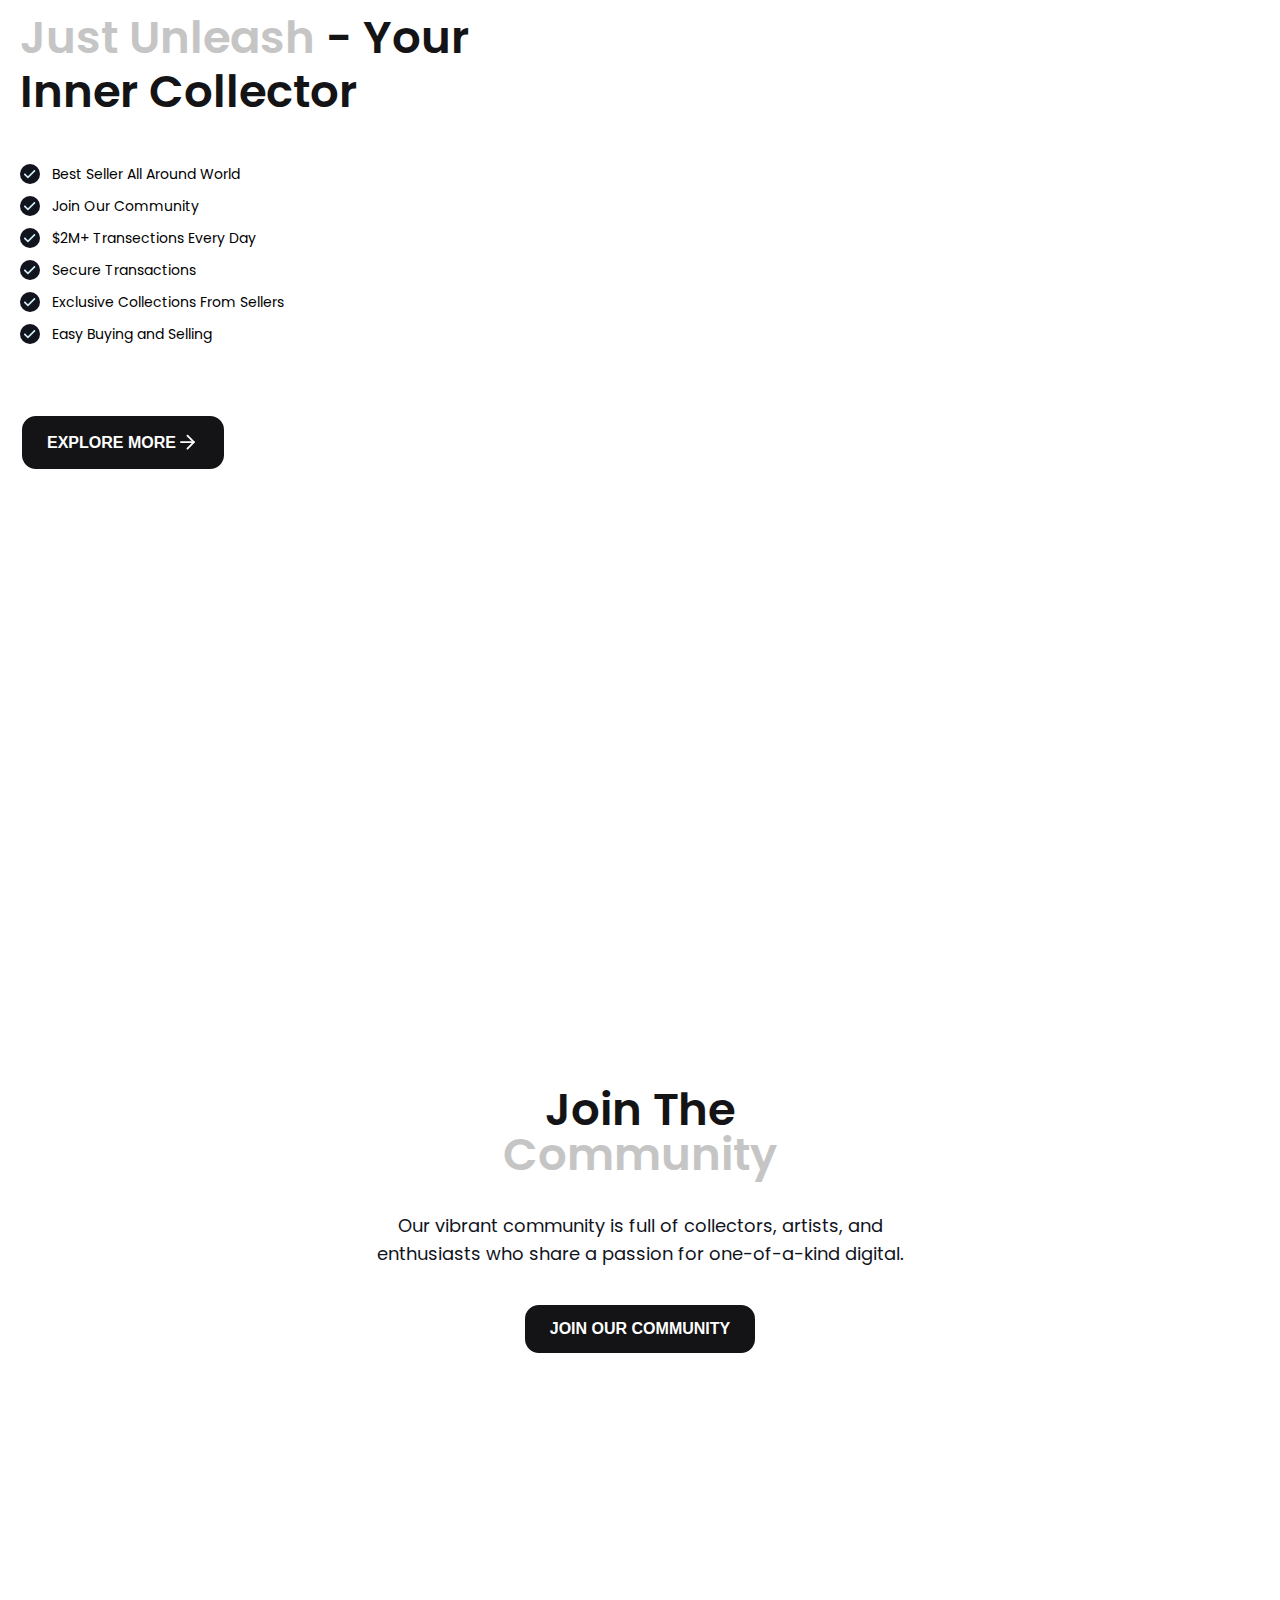
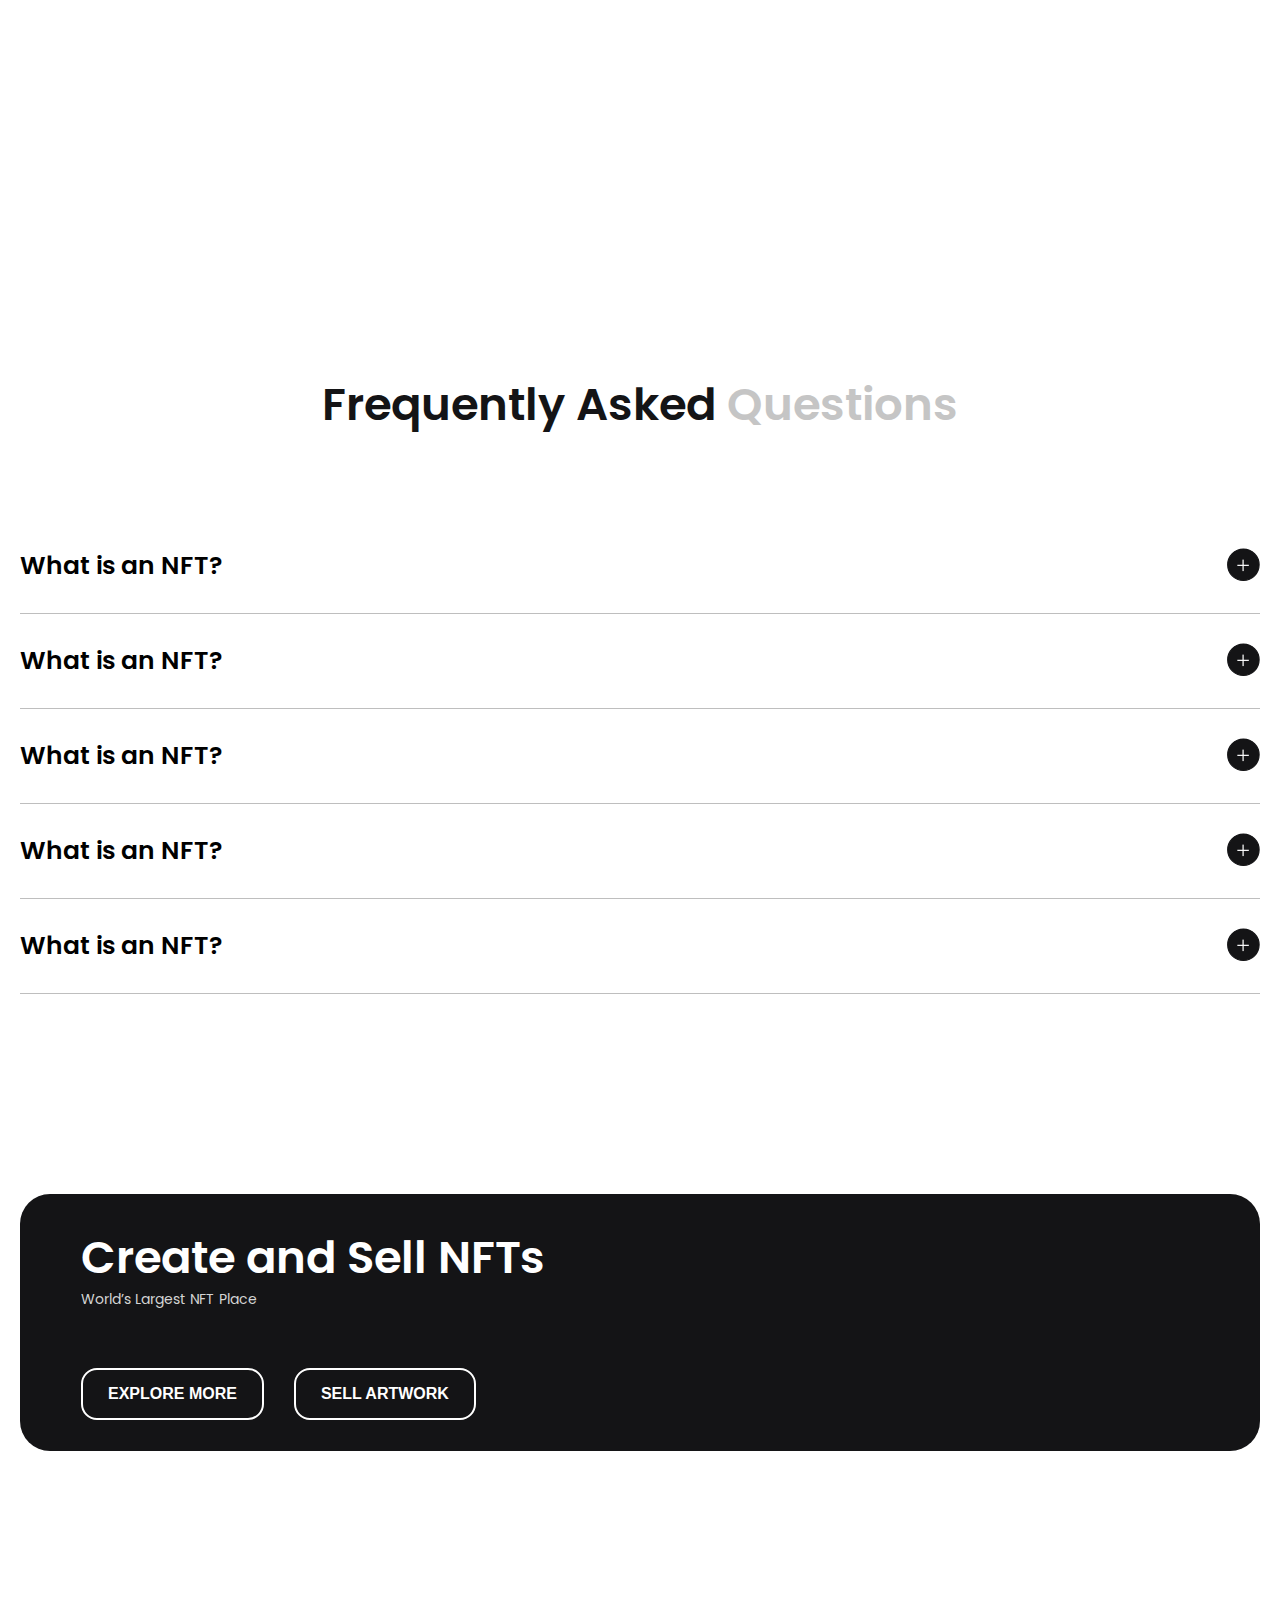
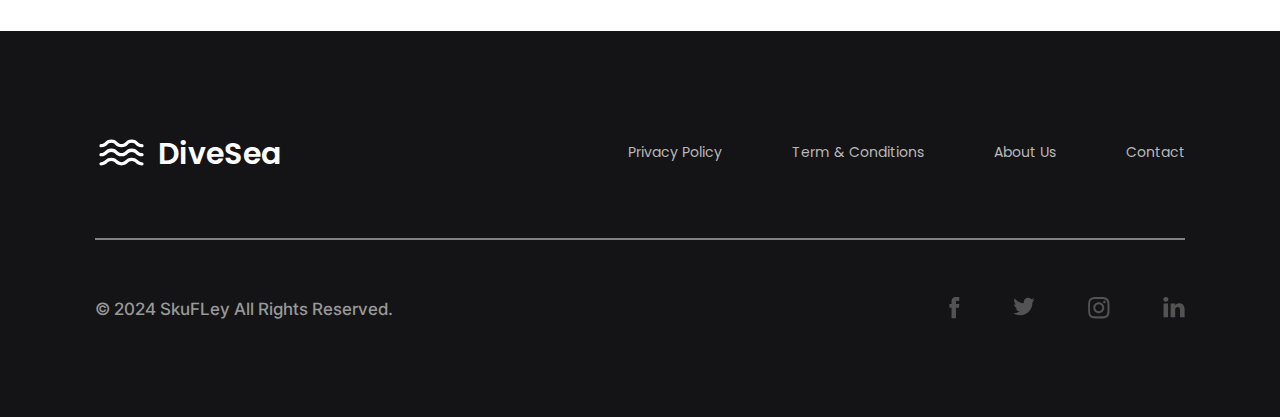
==== commit d5ca46bc: "Update index.html" ====
--- a/index.html
+++ b/index.html
@@ -7,6 +7,7 @@
     <title>Wave</title>
     <link rel="stylesheet" href="css/style/style.css">
     <link rel="stylesheet" href="css/index/index.css">
+    <base href="/nft/">
 </head>
 
 <body>
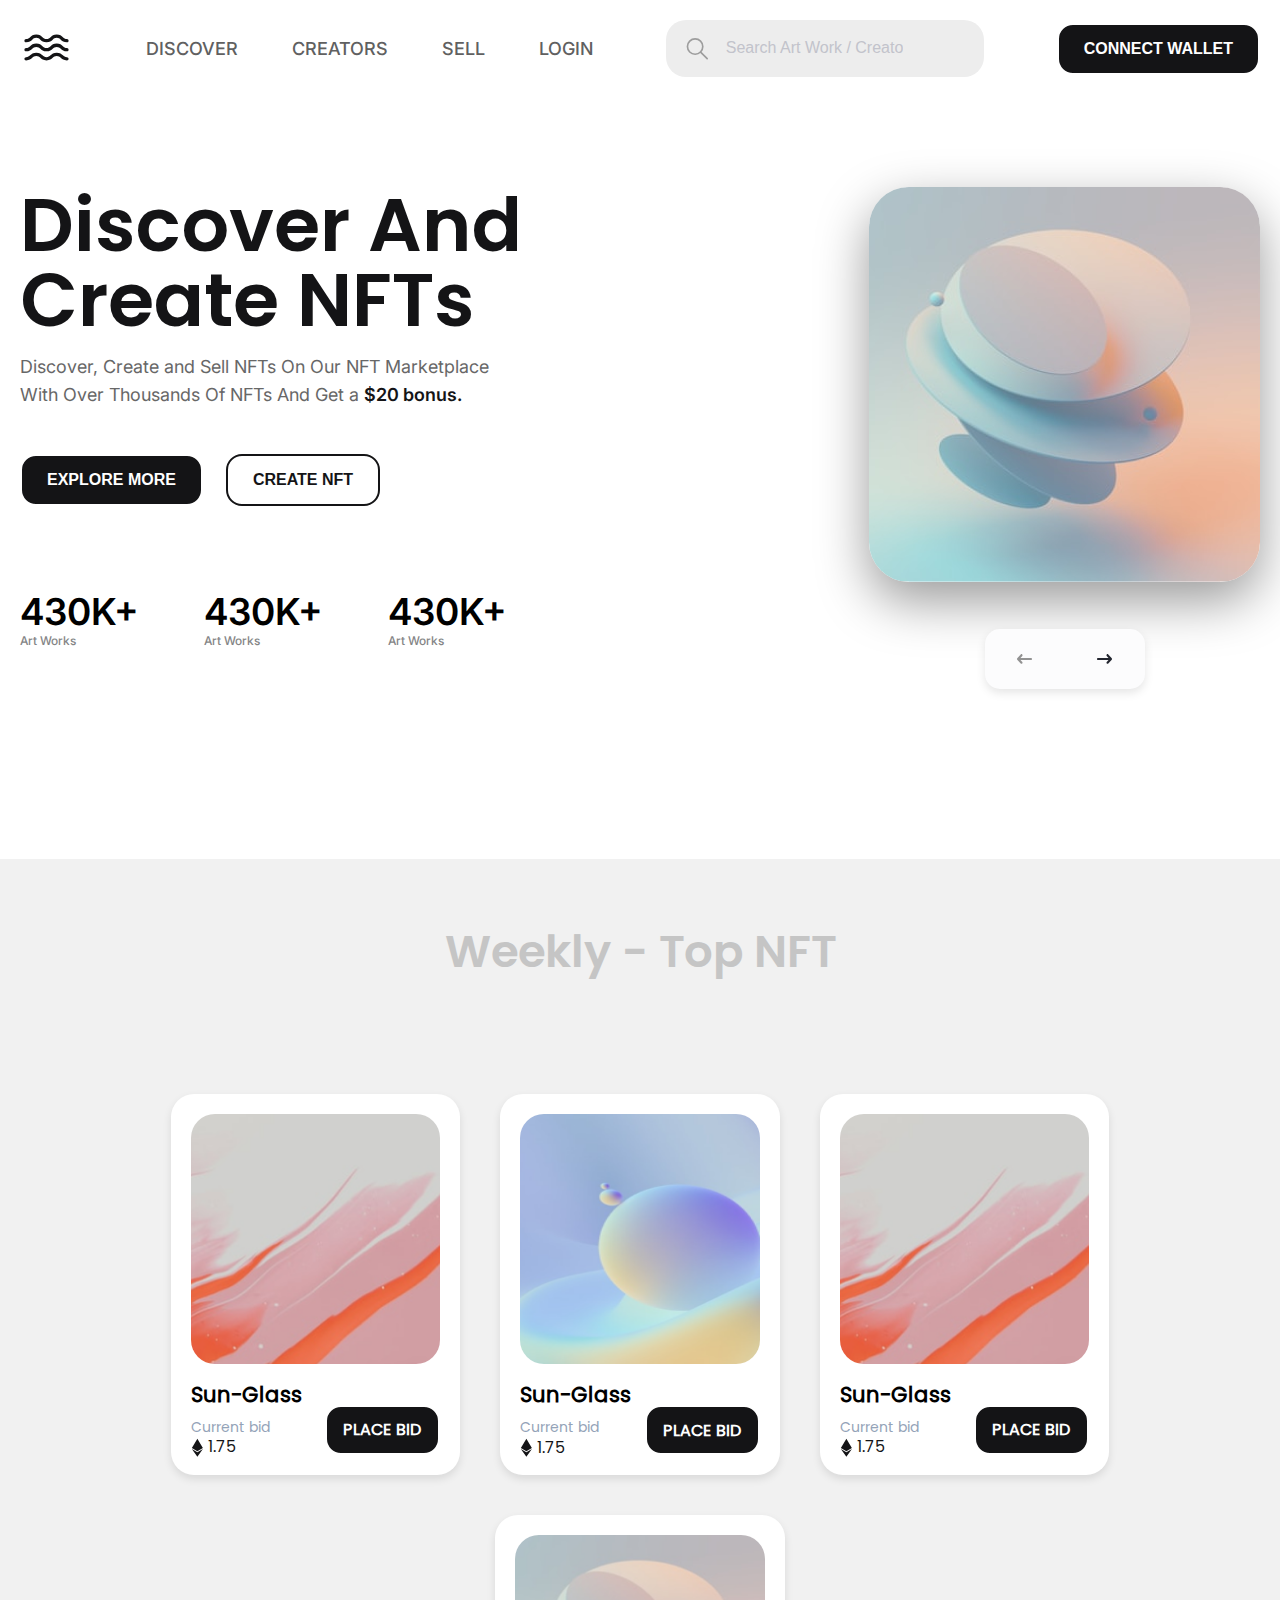
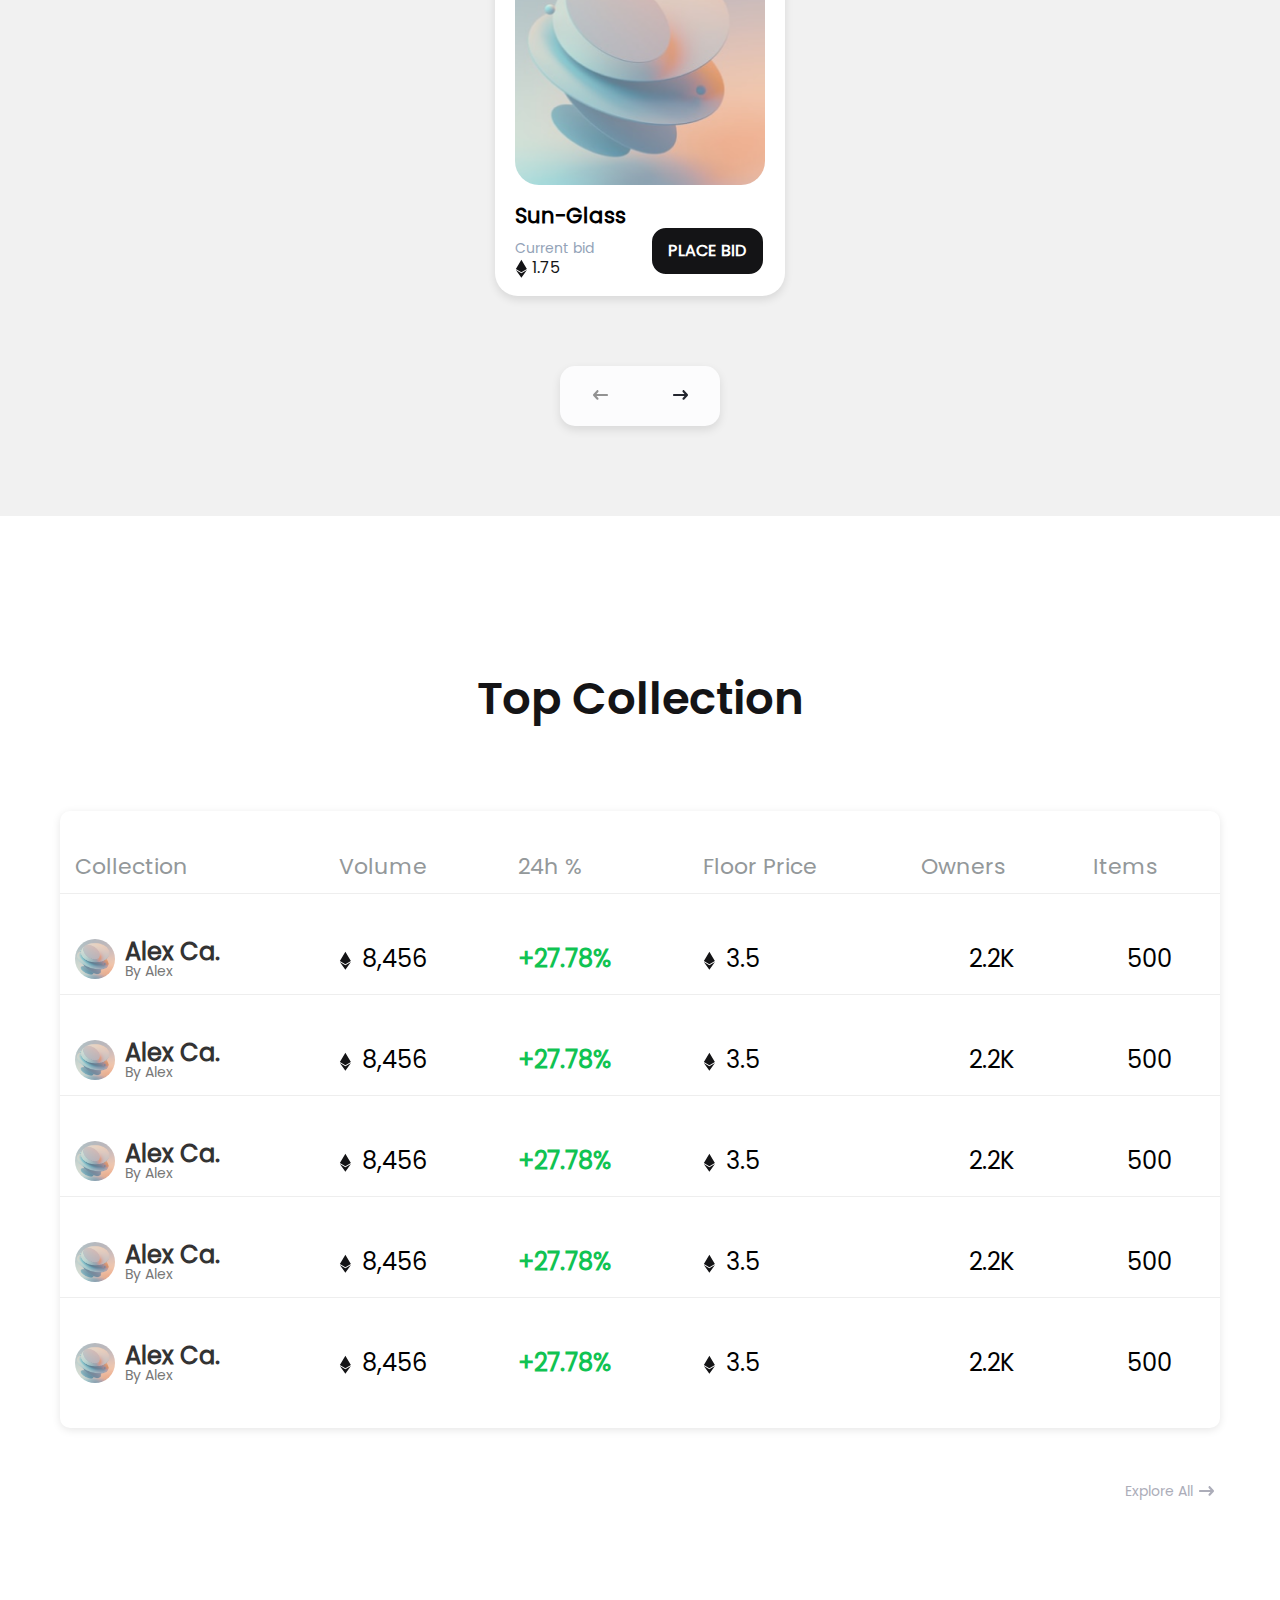
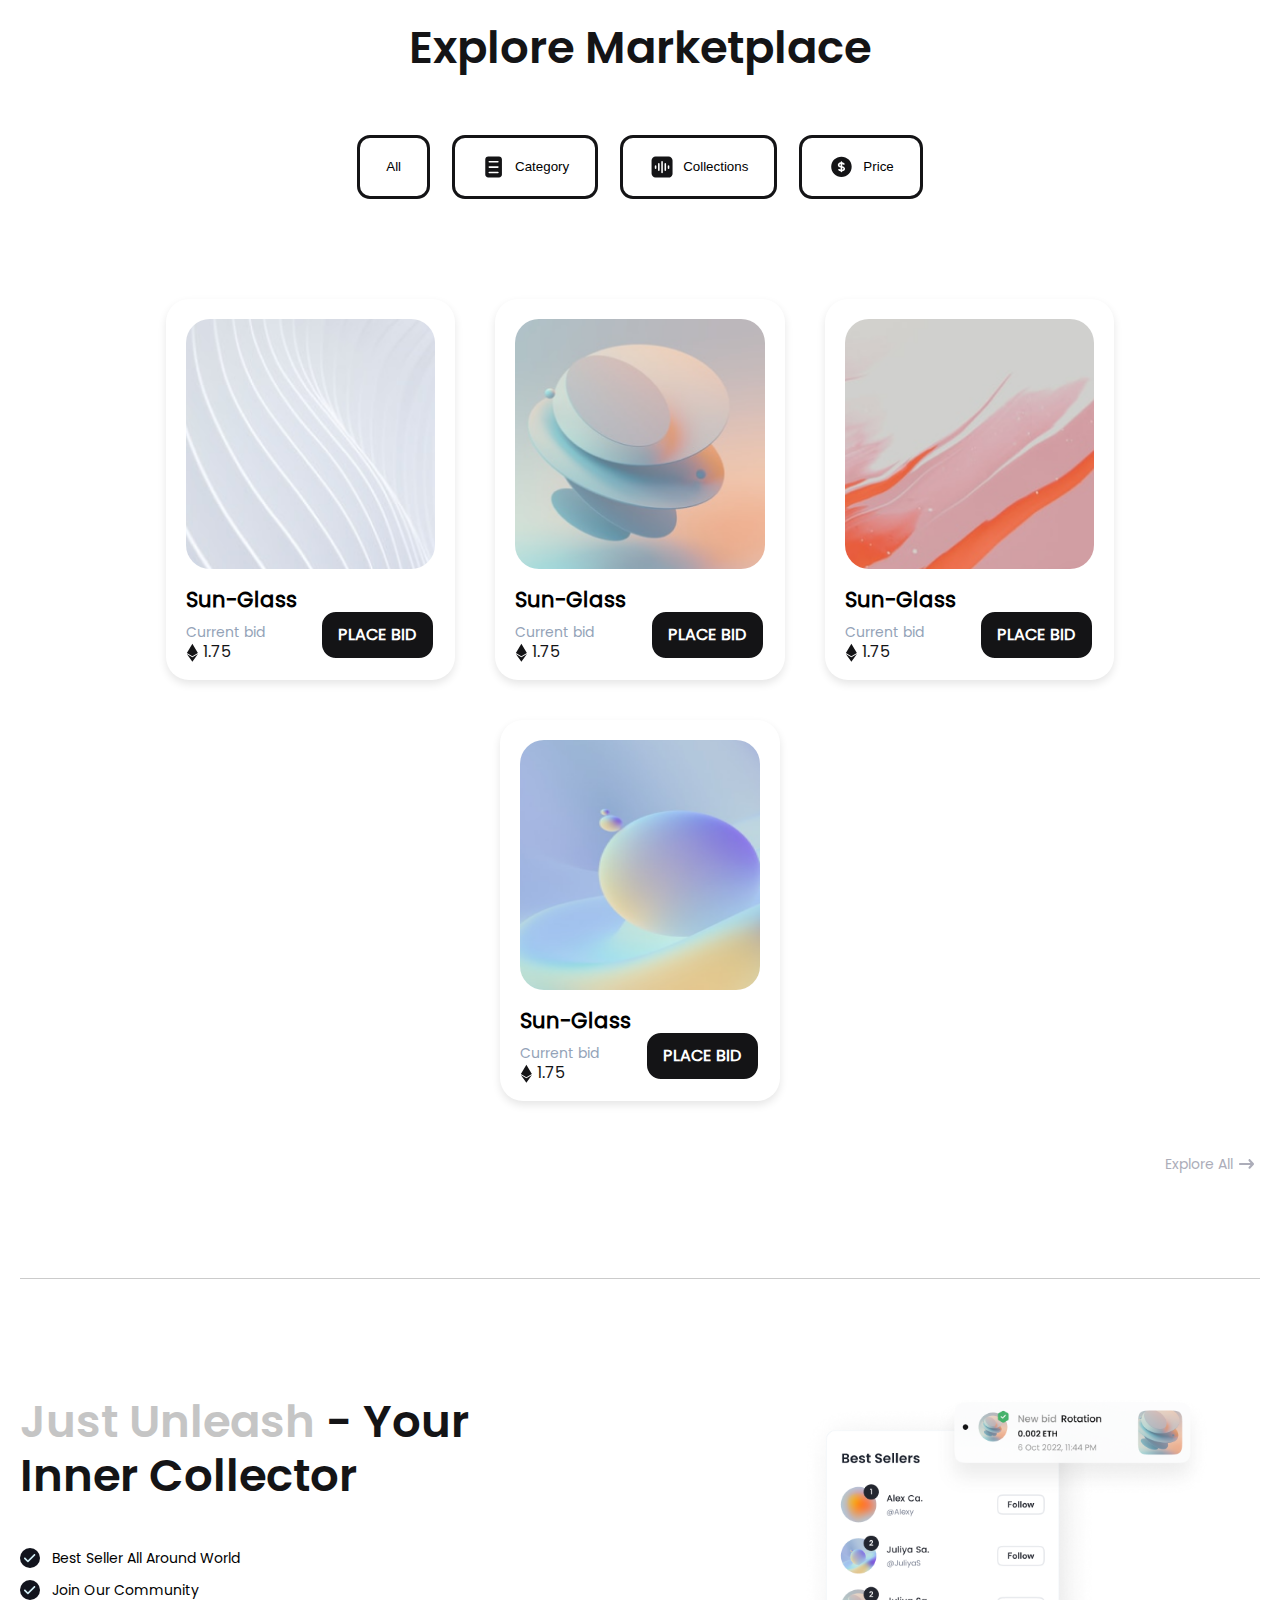
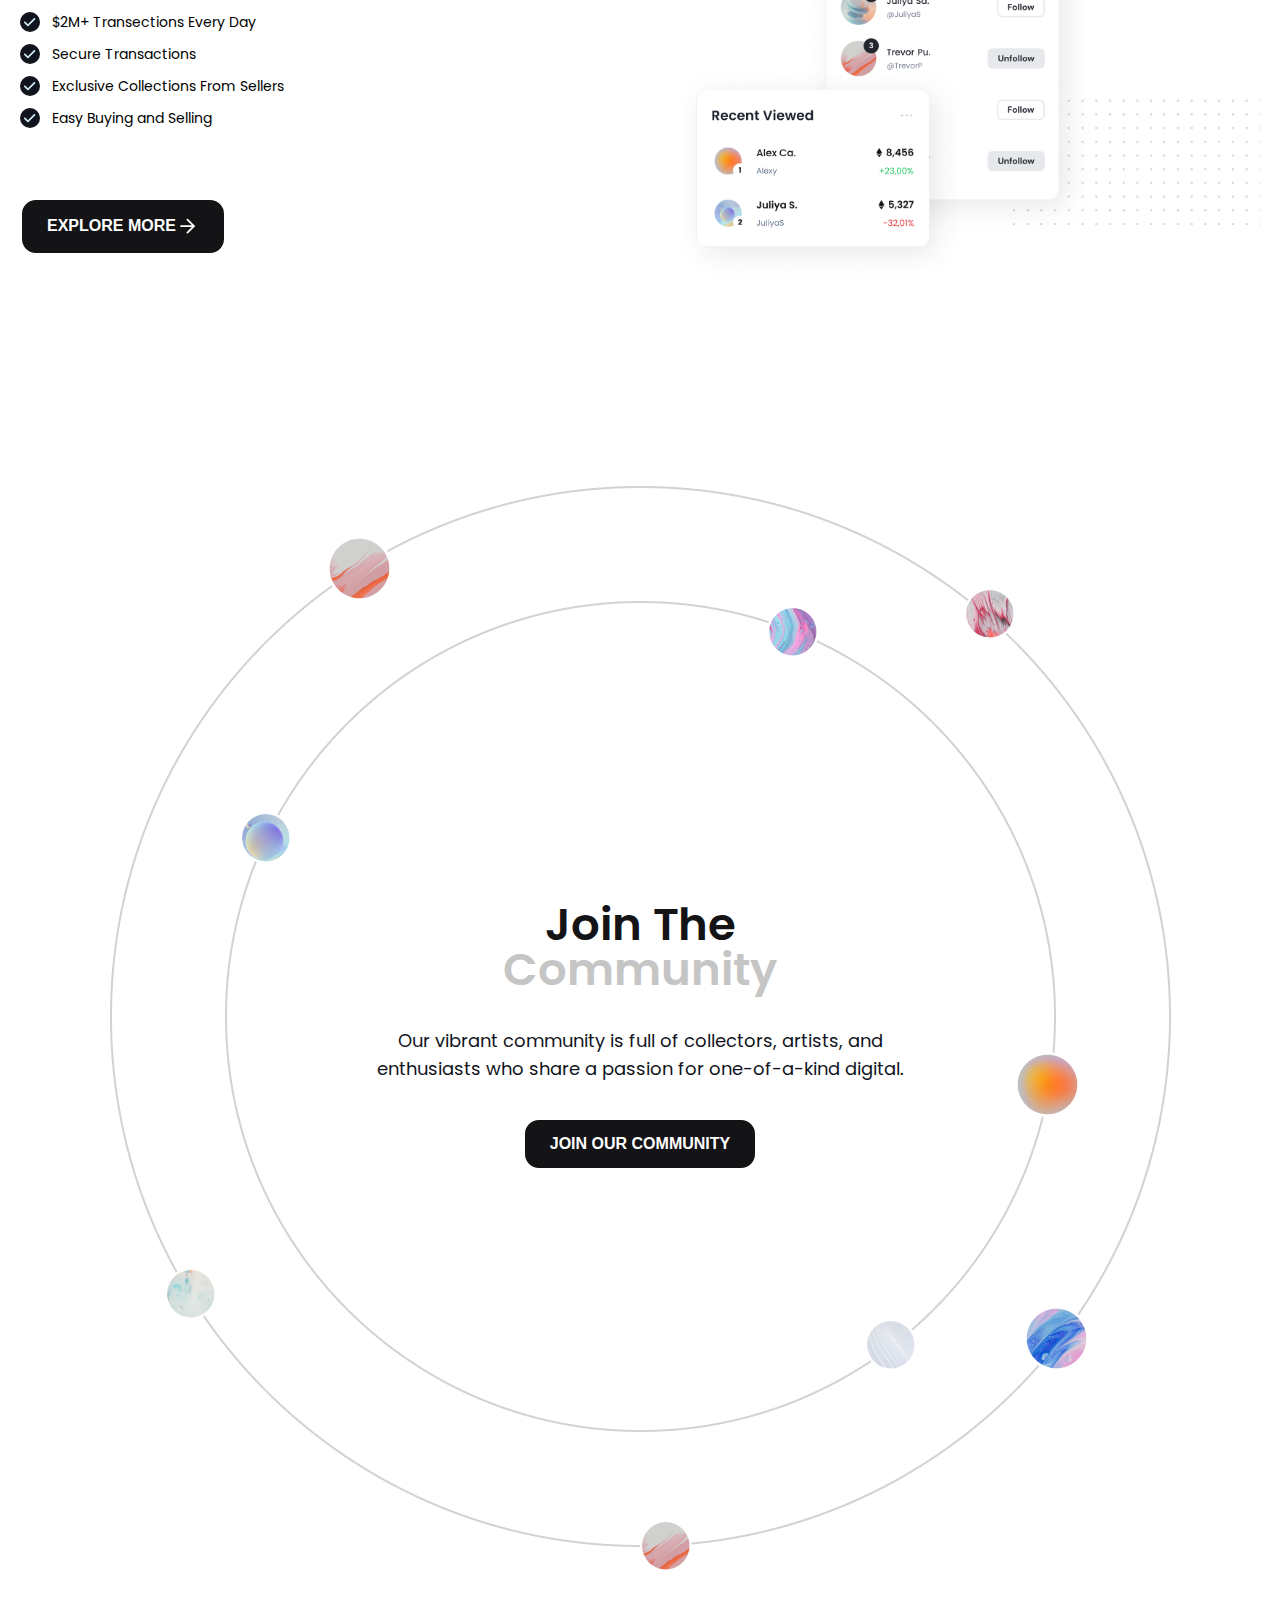
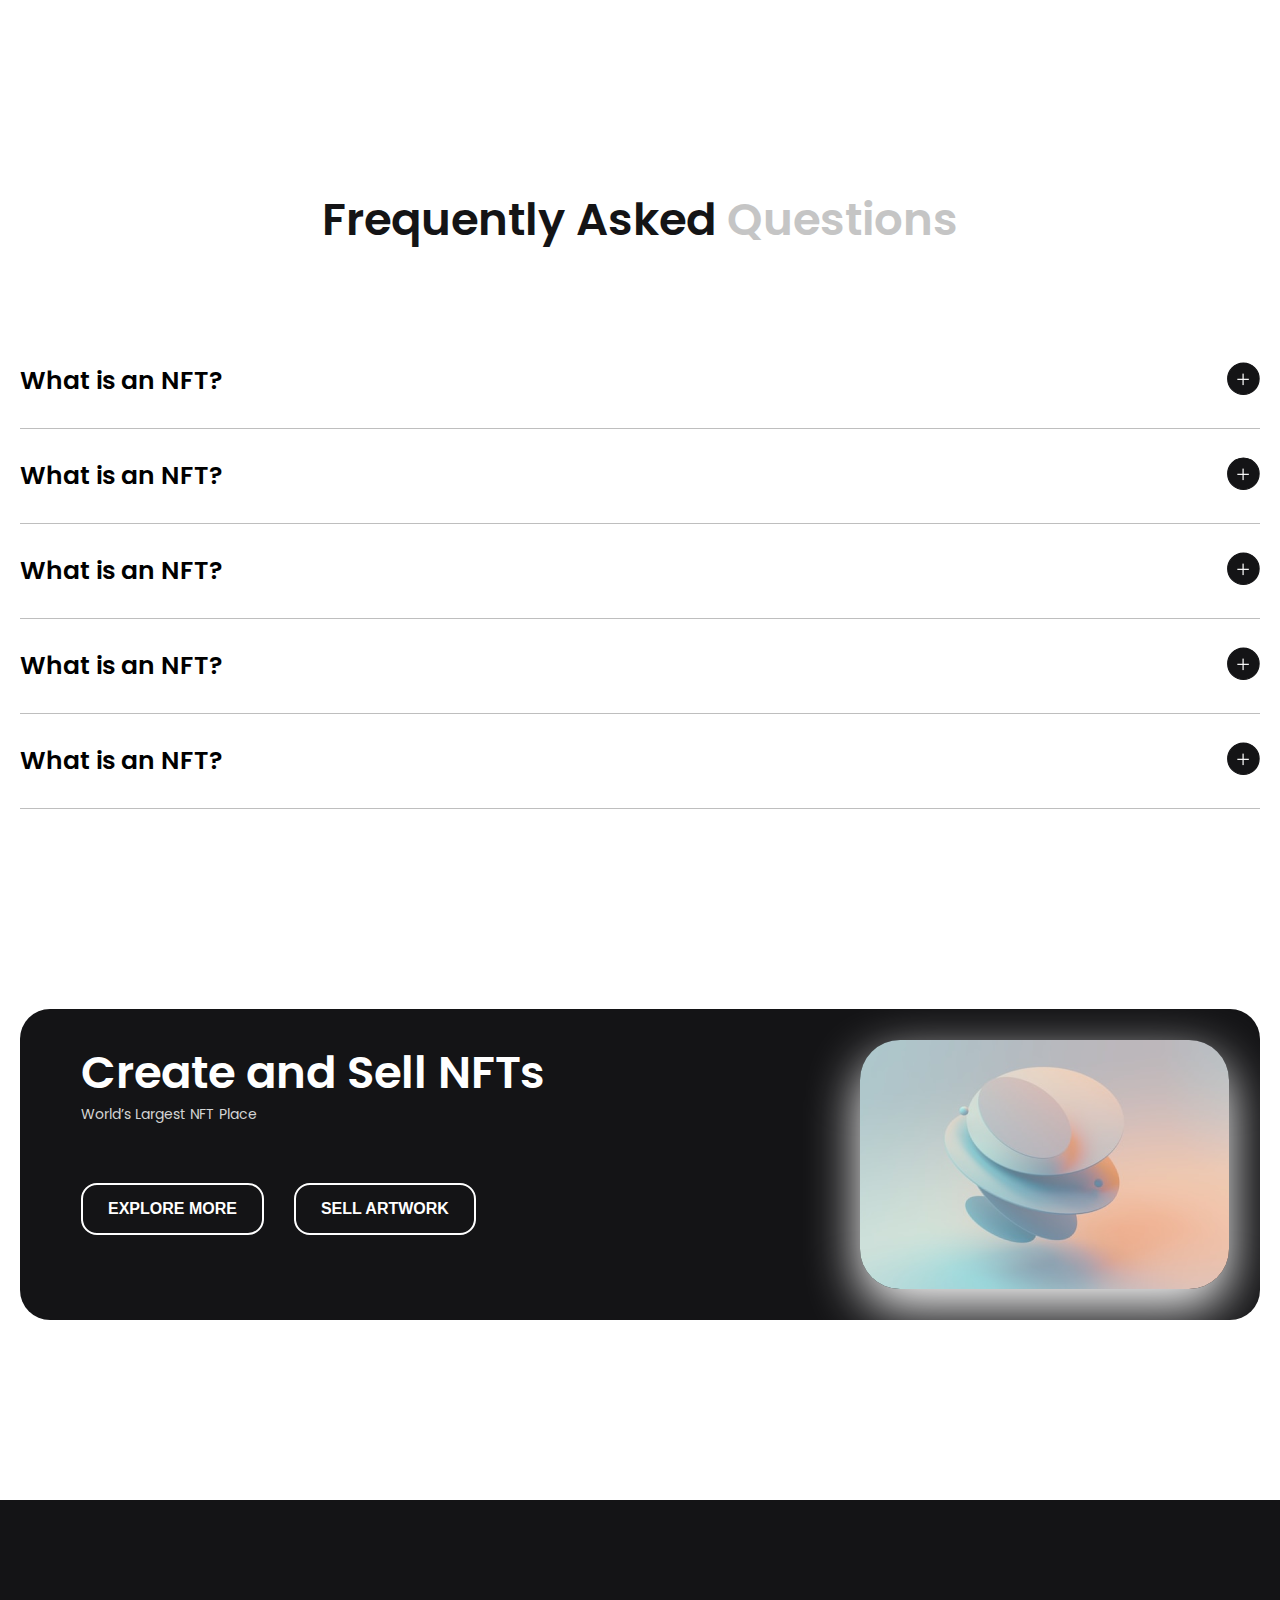
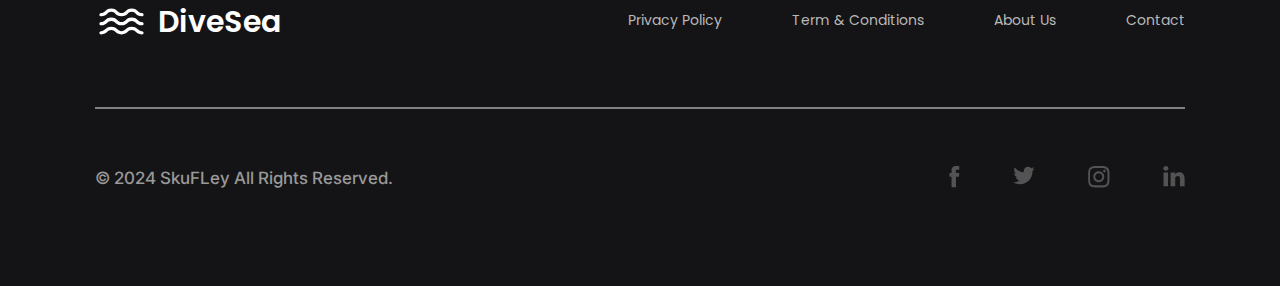
==== commit 5f504ff5: "Update index.html" ====
--- a/index.html
+++ b/index.html
@@ -7,7 +7,6 @@
     <title>Wave</title>
     <link rel="stylesheet" href="css/style/style.css">
     <link rel="stylesheet" href="css/index/index.css">
-    <base href="/nft/">
 </head>
 
 <body>
